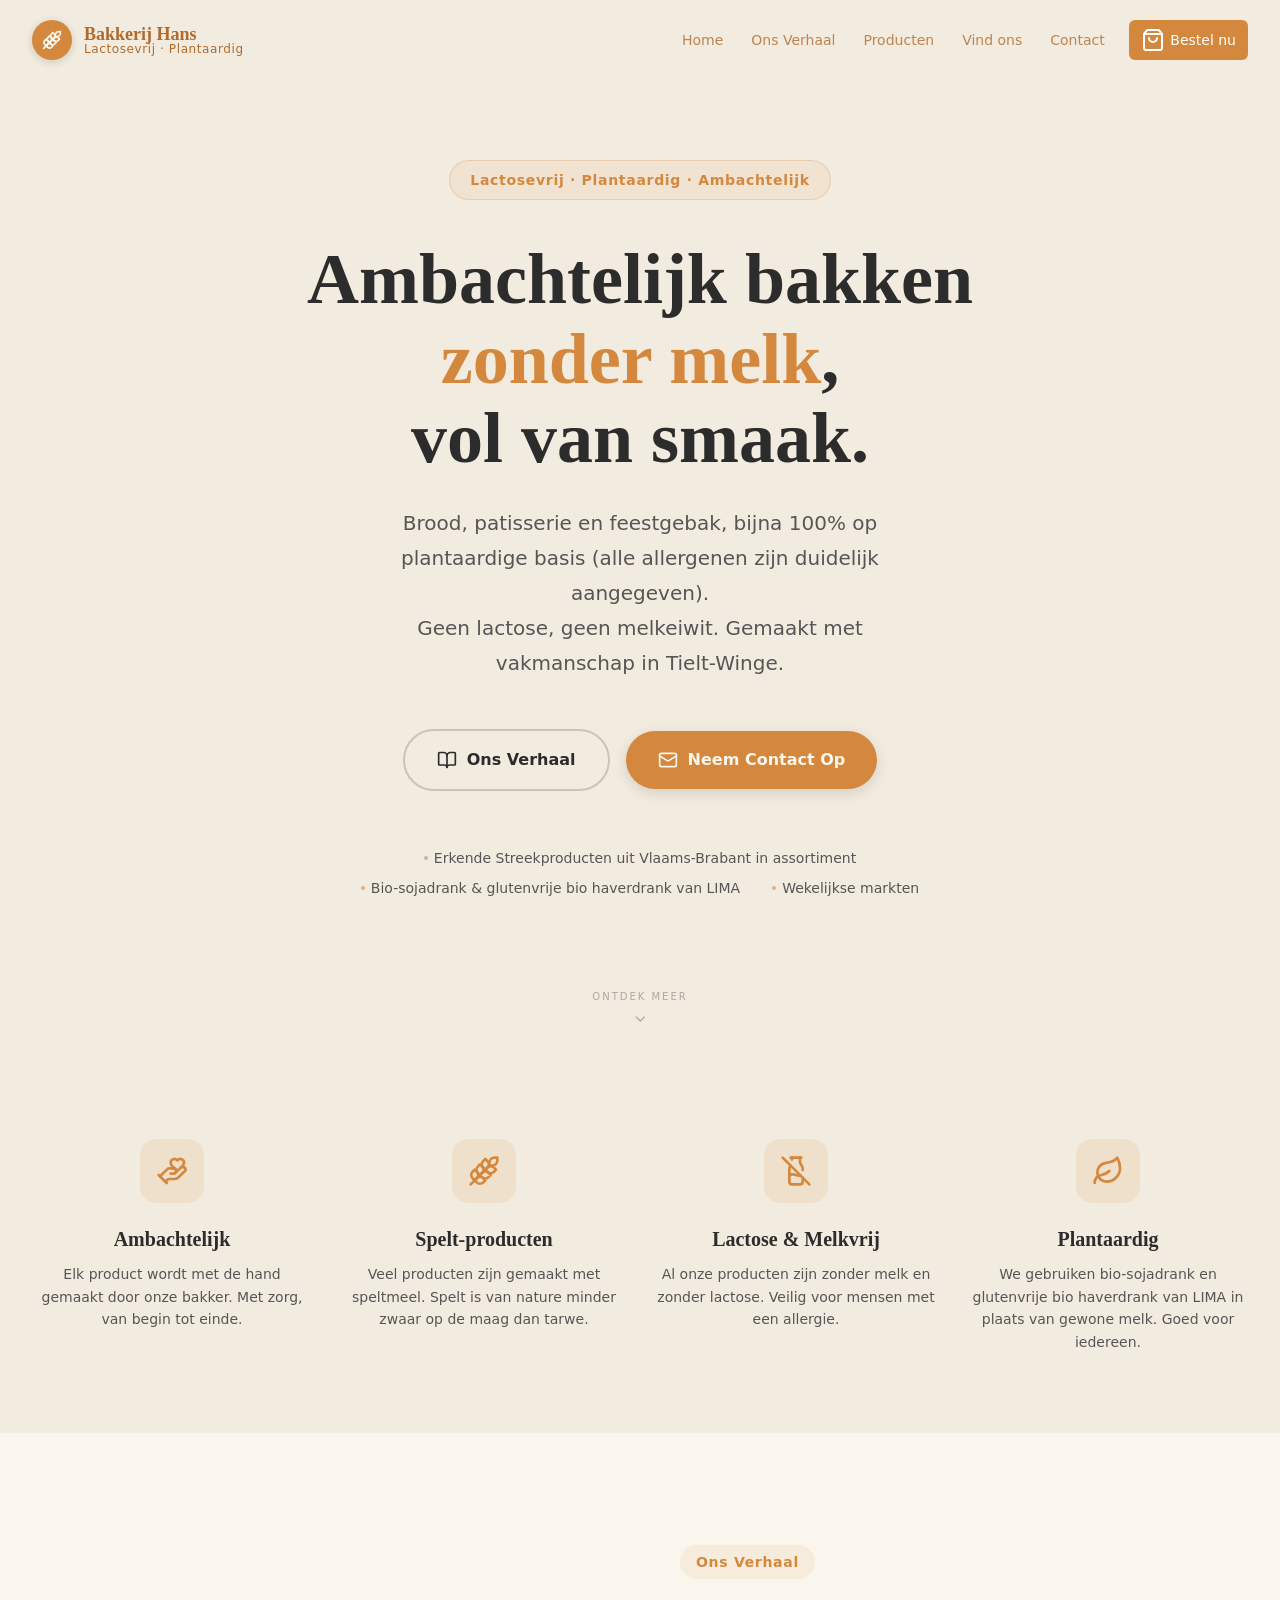
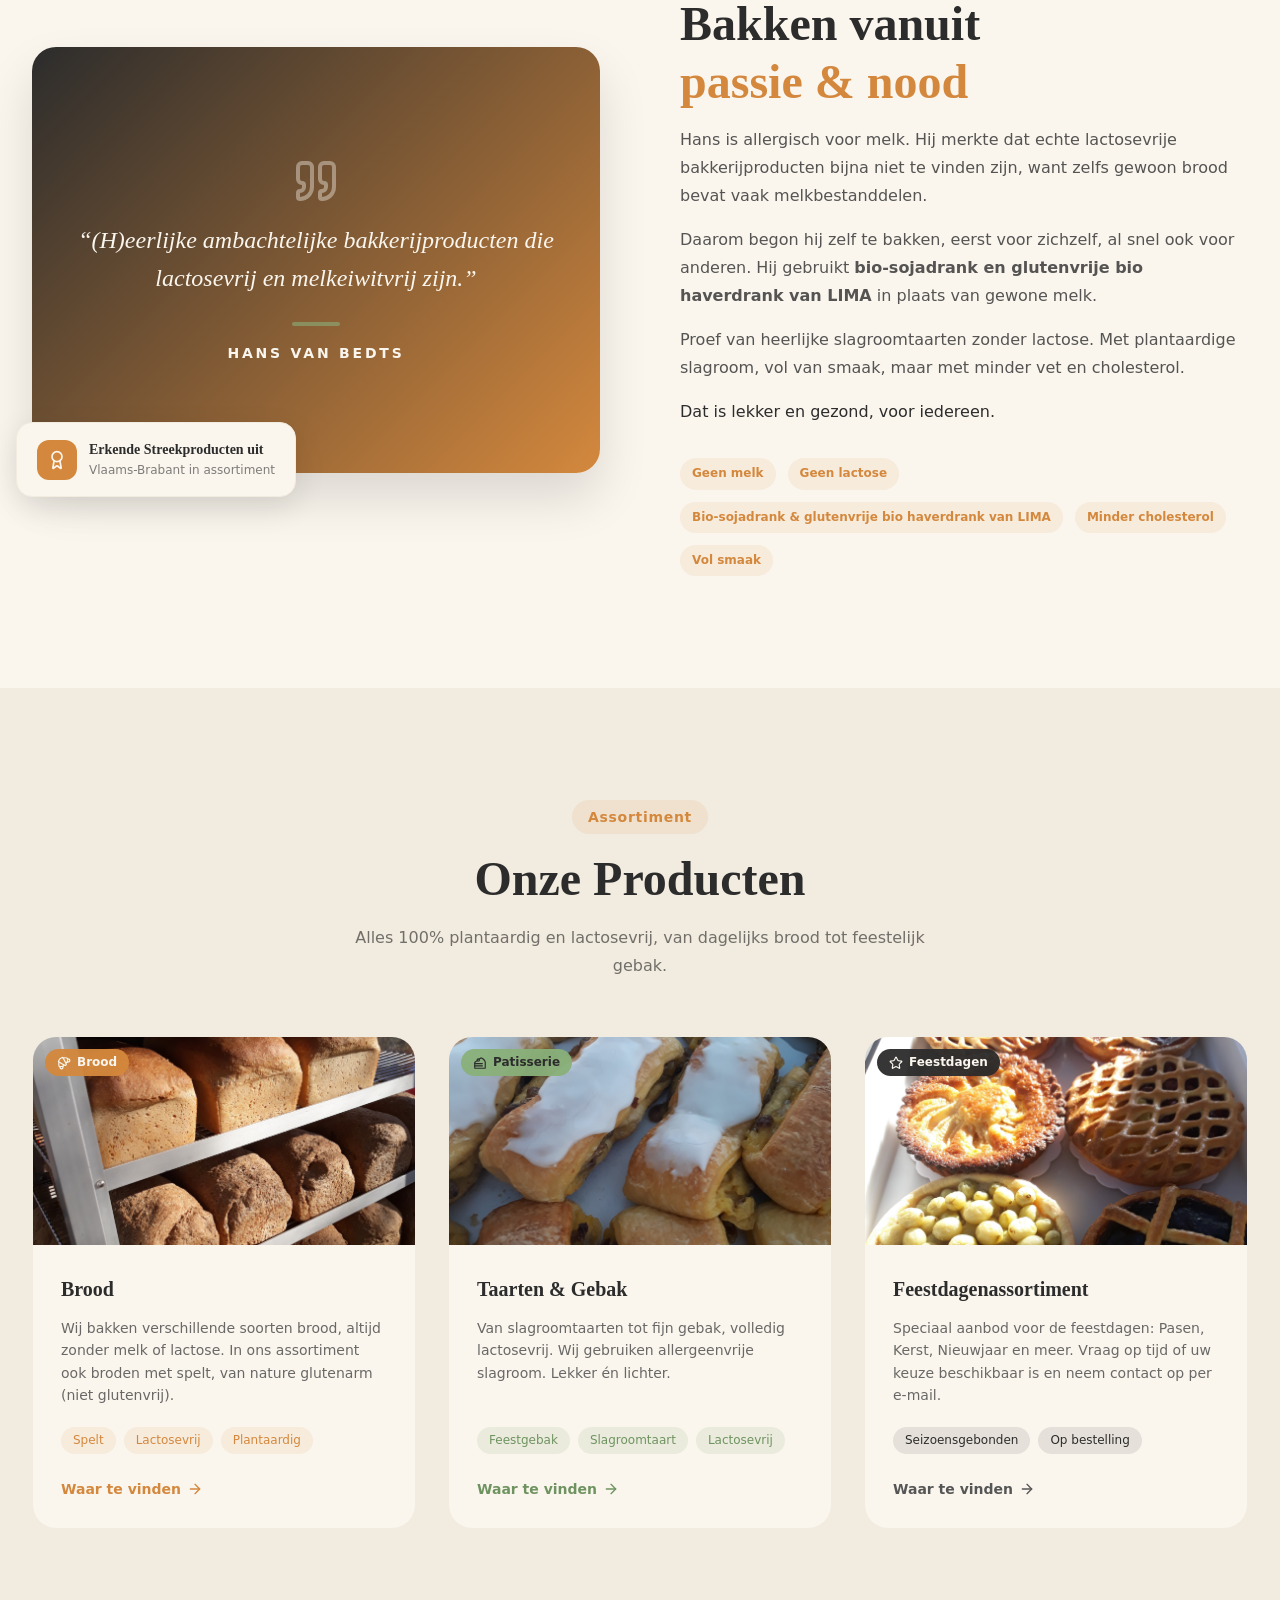
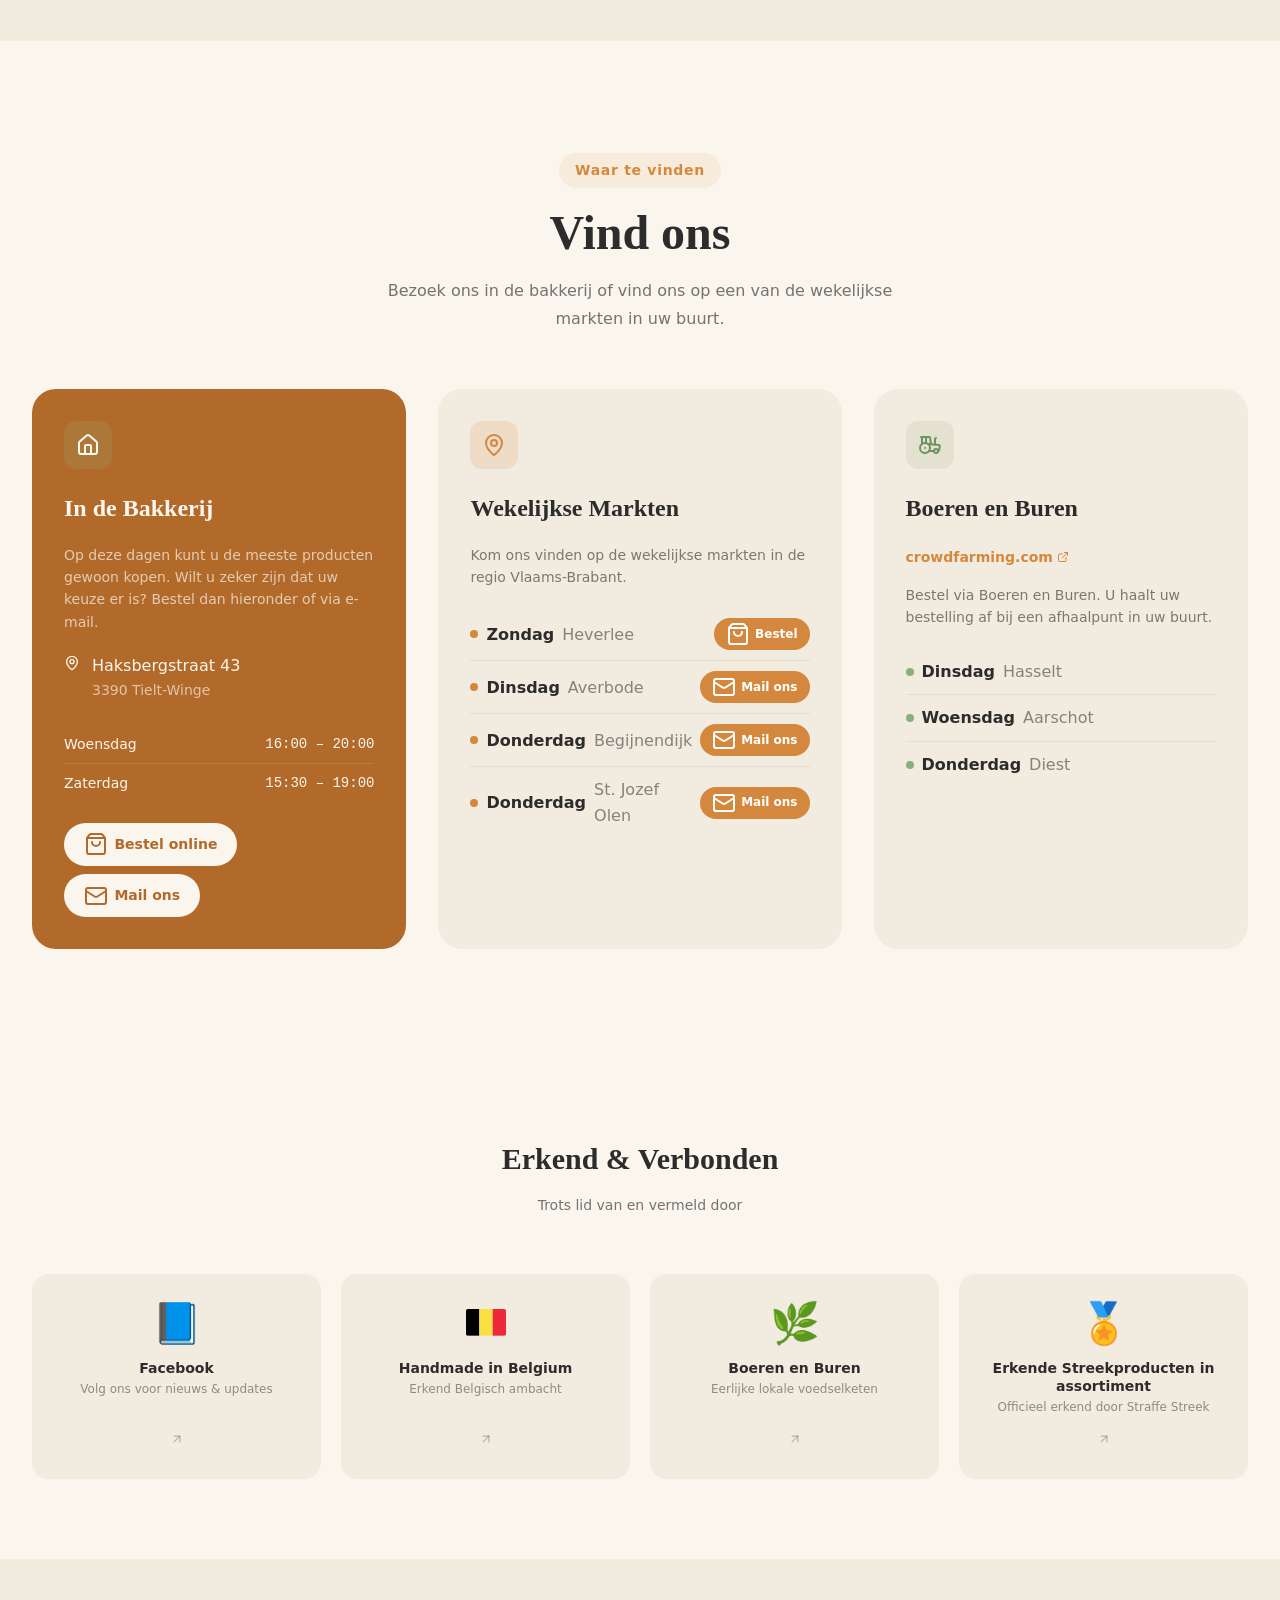
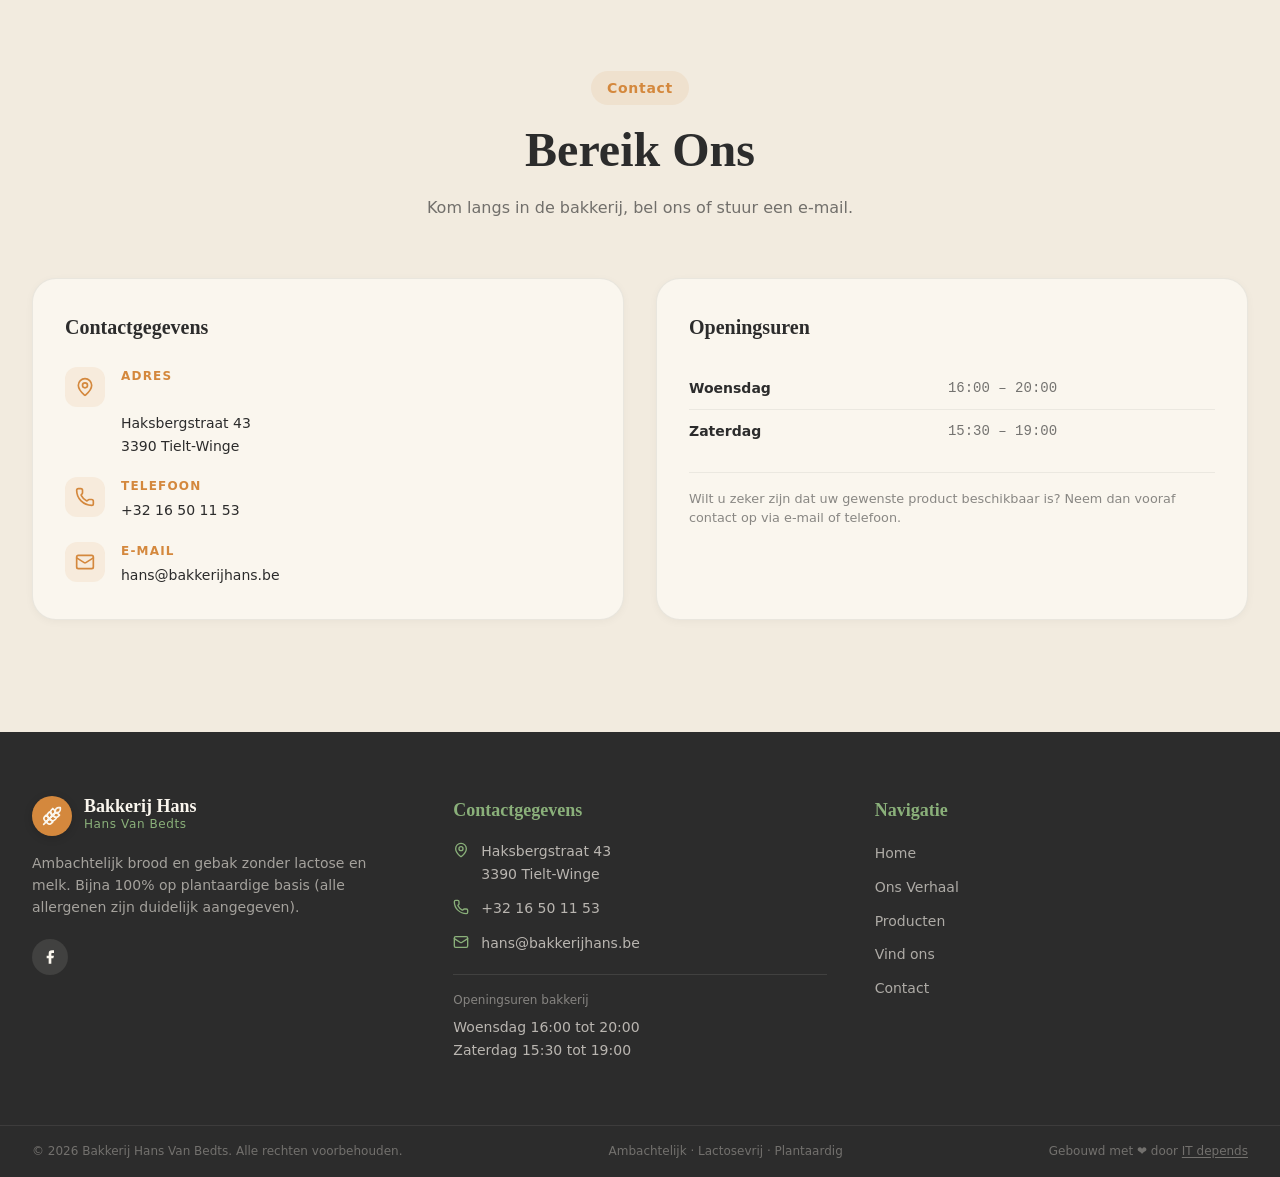
==== index.html @ 77acbce2 "chore: initial commit" ====
<!doctype html>
<html lang="nl">
    <head>
        <meta charset="UTF-8" />
        <meta name="viewport" content="width=device-width, initial-scale=1.0" />
        <title>
            Ambachtelijke Bakkerij Hans | Lactosevrij &amp; Plantaardig
        </title>
        <meta
            name="description"
            content="(H)eerlijke ambachtelijke bakkerijproducten, volledig lactosevrij en melkeiwitvrij. Brood, patisserie en feestgebak, bijna 100% op plantaardige basis in Tielt-Winge, alle allergenen duidelijk aangegeven."
        />
        <meta
            name="keywords"
            content="lactosevrij bakkerij, melkeiwitvrij, ambachtelijk, speltbrood, plantaardig gebak, Tielt-Winge, Vlaams-Brabant, bakkerij hans"
        />
        <meta
            property="og:title"
            content="Ambachtelijke Bakkerij Hans | Lactosevrij &amp; Plantaardig"
        />
        <meta
            property="og:description"
            content="(H)eerlijke ambachtelijke bakkerijproducten, volledig lactosevrij en melkeiwitvrij."
        />
        <meta property="og:url" content="https://bakkerijhans.be" />
        <meta property="og:site_name" content="Bakkerij Hans" />
        <meta property="og:locale" content="nl_BE" />
        <meta property="og:type" content="website" />
        <link rel="canonical" href="https://bakkerijhans.be" />
        <link href="assets/fonts/fonts.css" rel="stylesheet" />

        <script type="application/ld+json">
            {
                "@context": "https://schema.org",
                "@type": "Bakery",
                "name": "Bakkerij Hans",
                "slogan": "Ambachtelijke Bakkerij Hans | Lactosevrij & Plantaardig",
                "description": "(H)eerlijke ambachtelijke bakkerijproducten, volledig lactosevrij en melkeiwitvrij. Brood, patisserie en feestgebak, bijna 100% op plantaardige basis in Tielt-Winge, alle allergenen duidelijk aangegeven.",
                "url": "https://bakkerijhans.be",
                "telephone": "+3216501153",
                "email": "hans@bakkerijhans.be",
                "address": {
                    "@type": "PostalAddress",
                    "streetAddress": "Haksbergstraat 43",
                    "addressLocality": "Tielt-Winge",
                    "postalCode": "3390",
                    "addressCountry": "BE"
                },
                "geo": {
                    "@type": "GeoCoordinates",
                    "latitude": 50.8913,
                    "longitude": 4.8897
                },
                "openingHoursSpecification": [
                    {
                        "@type": "OpeningHoursSpecification",
                        "dayOfWeek": "Wednesday",
                        "opens": "16:00",
                        "closes": "20:00"
                    },
                    {
                        "@type": "OpeningHoursSpecification",
                        "dayOfWeek": "Saturday",
                        "opens": "15:30",
                        "closes": "19:00"
                    }
                ],
                "sameAs": [
                    "https://www.facebook.com/BakkerijHans/",
                    "http://www.handmadeinbelgium.com/bakkerijhans/"
                ],
                "servesCuisine": ["Plantaardig", "Lactosevrij", "Vegan"],
                "priceRange": "€€"
            }
        </script>

        <style>
            /* ============================================================
       CSS VARIABLES
    ============================================================ */
            :root {
                --primary: #d4883d;
                --primary-dark: #b26a2a;
                --primary-light: #e4b07a;
                --cream: #faf6ee;
                --cream-dark: #f2ebdf;
                --gold: #8ab07a;
                --gold-dark: #6f9360;
                --bark: #2c2c2c;
                --bark-light: #565656;
                --border: #d8cdbb;
                --danger: #dc2626;
                --font-sans: "Inter", system-ui, -apple-system, sans-serif;
                --font-serif:
                    "DM Serif Display", Georgia, "Times New Roman", serif;
            }

            /* ============================================================
       RESET & BASE
    ============================================================ */
            *,
            *::before,
            *::after {
                box-sizing: border-box;
                margin: 0;
                padding: 0;
            }
            html {
                scroll-behavior: smooth;
            }
            body {
                background: var(--cream);
                color: var(--bark);
                font-family: var(--font-sans);
                line-height: 1.6;
                -webkit-font-smoothing: antialiased;
            }
            [id] {
                scroll-margin-top: 80px;
            }
            a {
                text-decoration: none;
                color: inherit;
            }
            img {
                max-width: 100%;
                height: auto;
                display: block;
            }
            address {
                font-style: normal;
            }

            /* ============================================================
       LAYOUT HELPERS
    ============================================================ */
            .container {
                max-width: 1280px;
                margin: 0 auto;
                padding: 0 1rem;
            }
            @media (min-width: 640px) {
                .container {
                    padding: 0 1.5rem;
                }
            }
            @media (min-width: 1024px) {
                .container {
                    padding: 0 2rem;
                }
            }

            .sr-only {
                position: absolute;
                width: 1px;
                height: 1px;
                overflow: hidden;
                clip: rect(0, 0, 0, 0);
                white-space: nowrap;
            }

            /* ============================================================
       ANIMATIONS
    ============================================================ */
            @keyframes fadeInUp {
                from {
                    opacity: 0;
                    transform: translateY(24px);
                }
                to {
                    opacity: 1;
                    transform: translateY(0);
                }
            }
            @keyframes fadeIn {
                from {
                    opacity: 0;
                }
                to {
                    opacity: 1;
                }
            }
            @keyframes bounceY {
                0%,
                100% {
                    transform: translateX(-50%) translateY(0);
                }
                50% {
                    transform: translateX(-50%) translateY(-6px);
                }
            }

            /* ============================================================
       SECTION COMMON
    ============================================================ */
            .section-label {
                display: inline-block;
                background: rgba(212, 136, 61, 0.1);
                color: var(--primary);
                padding: 0.375rem 1rem;
                border-radius: 9999px;
                font-size: 0.875rem;
                font-weight: 600;
                margin-bottom: 1rem;
                letter-spacing: 0.05em;
            }
            .section-heading {
                font-family: var(--font-serif);
                font-size: 2.5rem;
                color: var(--bark);
                font-weight: 700;
                line-height: 1.2;
                margin-bottom: 1rem;
            }
            @media (min-width: 1024px) {
                .section-heading {
                    font-size: 3rem;
                }
            }
            .section-heading .accent {
                color: var(--primary);
            }
            .section-sub {
                color: rgba(44, 44, 44, 0.65);
                max-width: 36rem;
                margin: 0 auto;
                line-height: 1.75;
            }
            .section-header {
                text-align: center;
                margin-bottom: 3.5rem;
            }

            /* ============================================================
       NAVBAR
    ============================================================ */
            .navbar {
                position: fixed;
                top: 0;
                left: 0;
                right: 0;
                z-index: 50;
                transition:
                    background 0.3s,
                    box-shadow 0.3s;
            }
            .navbar.scrolled {
                background: rgba(44, 44, 44, 0.95);
                backdrop-filter: blur(12px);
                box-shadow: 0 4px 20px rgba(0, 0, 0, 0.15);
            }
            .nav-inner {
                max-width: 1280px;
                margin: 0 auto;
                padding: 0 1rem;
            }
            @media (min-width: 640px) {
                .nav-inner {
                    padding: 0 1.5rem;
                }
            }
            @media (min-width: 1024px) {
                .nav-inner {
                    padding: 0 2rem;
                }
            }
            .nav-row {
                display: flex;
                align-items: center;
                justify-content: space-between;
                height: 4rem;
            }
            @media (min-width: 1024px) {
                .nav-row {
                    height: 5rem;
                }
            }

            /* Logo */
            .nav-logo {
                display: flex;
                align-items: center;
                gap: 0.75rem;
            }
            .nav-logo-icon {
                width: 2.5rem;
                height: 2.5rem;
                background: var(--primary);
                border-radius: 50%;
                display: flex;
                align-items: center;
                justify-content: center;
                transition: background 0.2s;
                box-shadow: 0 2px 8px rgba(0, 0, 0, 0.15);
                flex-shrink: 0;
            }
            .nav-logo-icon:hover {
                background: var(--primary-light);
            }
            .nav-logo-icon svg {
                width: 1.25rem;
                height: 1.25rem;
                color: var(--cream);
            }
            .nav-logo-text {
                display: flex;
                flex-direction: column;
                line-height: 1;
            }
            .nav-logo-name {
                font-family: var(--font-serif);
                font-weight: 700;
                font-size: 1.125rem;
                color: var(--primary-dark);
                transition: color 0.3s;
            }
            .navbar.scrolled .nav-logo-name {
                color: var(--cream);
            }
            .nav-logo-tagline {
                font-size: 0.75rem;
                letter-spacing: 0.05em;
                color: var(--primary-dark);
                transition: color 0.3s;
            }
            .navbar.scrolled .nav-logo-tagline {
                color: var(--cream);
            }

            /* Desktop links */
            .nav-links {
                display: none;
                align-items: center;
                gap: 0.25rem;
            }
            @media (min-width: 1024px) {
                .nav-links {
                    display: flex;
                }
            }
            .nav-links a {
                color: rgba(178, 106, 42, 0.8);
                font-size: 0.875rem;
                font-weight: 500;
                padding: 0.5rem 0.75rem;
                border-radius: 0.375rem;
                transition:
                    color 0.2s,
                    background 0.2s;
            }
            .navbar.scrolled .nav-links a {
                color: rgba(250, 246, 238, 0.8);
            }
            .nav-links a:hover {
                color: var(--gold);
                background: rgba(250, 246, 238, 0.1);
            }

            /* Hamburger */
            .nav-burger {
                display: flex;
                align-items: center;
                justify-content: center;
                width: 2.5rem;
                height: 2.5rem;
                border: none;
                background: none;
                cursor: pointer;
                color: var(--primary);
                border-radius: 0.375rem;
                transition: color 0.3s;
            }
            .navbar.scrolled .nav-burger {
                color: var(--cream);
            }
            @media (min-width: 1024px) {
                .nav-burger {
                    display: none;
                }
            }
            .nav-bestel-btn {
                display: inline-flex;
                align-items: center;
                gap: 0.35rem;
                margin-left: 0.5rem;
                padding: 0.5rem 1.1rem;
                background: var(--primary);
                color: #fff !important;
                border-radius: 2rem;
                font-size: 0.875rem;
                font-weight: 600;
                text-decoration: none;
                transition:
                    background 0.2s,
                    transform 0.15s;
            }
            .nav-bestel-btn:hover {
                background: var(--primary-dark) !important;
                transform: translateY(-1px);
                color: #fff !important;
            }
            .m-bestel-btn {
                display: inline-flex;
                align-items: center;
                justify-content: center;
                gap: 0.4rem;
                margin-top: 0.5rem;
                padding: 0.75rem 1.5rem;
                background: var(--primary);
                color: #fff;
                border-radius: 2rem;
                font-size: 1rem;
                font-weight: 600;
                text-decoration: none;
                transition: background 0.2s;
            }
            .m-bestel-btn:hover {
                background: var(--primary-dark);
            }
            .nav-burger svg {
                width: 1.5rem;
                height: 1.5rem;
            }

            /* Mobile drawer */
            .mobile-menu {
                display: none;
                background: rgba(44, 44, 44, 0.97);
                backdrop-filter: blur(12px);
                border-top: 1px solid rgba(250, 246, 238, 0.1);
            }
            .mobile-menu.open {
                display: block;
            }
            .mobile-menu-inner {
                padding: 0.5rem 1rem 1.5rem;
                display: flex;
                flex-direction: column;
                gap: 0.25rem;
            }
            .mobile-menu a {
                display: block;
                color: rgba(250, 246, 238, 0.8);
                font-size: 1rem;
                font-weight: 500;
                padding: 0.75rem 1rem;
                border-radius: 0.5rem;
                border-bottom: 1px solid rgba(250, 246, 238, 0.05);
                transition:
                    color 0.2s,
                    background 0.2s;
            }
            .mobile-menu a:hover {
                color: var(--gold);
                background: rgba(250, 246, 238, 0.1);
            }

            /* ============================================================
       HERO
    ============================================================ */
            .hero {
                min-height: 100vh;
                display: flex;
                align-items: center;
                justify-content: center;
                background: var(--cream-dark);
                position: relative;
                overflow: hidden;
            }
            .hero-content {
                max-width: 56rem;
                margin: 0 auto;
                padding: 8rem 1rem;
                text-align: center;
                animation: fadeInUp 0.9s ease-out;
            }
            @media (min-width: 1024px) {
                .hero-content {
                    padding: 10rem 2rem;
                }
            }
            .hero-badge {
                display: inline-flex;
                align-items: center;
                gap: 0.5rem;
                border: 1px solid rgba(212, 136, 61, 0.25);
                background: rgba(212, 136, 61, 0.08);
                color: var(--primary);
                padding: 0.5rem 1.25rem;
                border-radius: 9999px;
                font-size: 0.875rem;
                font-weight: 600;
                margin-bottom: 2.5rem;
                letter-spacing: 0.05em;
            }
            .hero h1 {
                font-family: var(--font-serif);
                font-size: 3rem;
                line-height: 1.1;
                margin-bottom: 1.75rem;
                color: var(--bark);
            }
            @media (min-width: 640px) {
                .hero h1 {
                    font-size: 3.75rem;
                }
            }
            @media (min-width: 1024px) {
                .hero h1 {
                    font-size: 4.5rem;
                }
            }
            .hero h1 .accent {
                color: var(--primary);
            }
            .hero-sub {
                font-size: 1.125rem;
                max-width: 36rem;
                margin: 0 auto 3rem;
                line-height: 1.75;
                color: var(--bark-light);
            }
            @media (min-width: 640px) {
                .hero-sub {
                    font-size: 1.25rem;
                }
            }

            .hero-ctas {
                display: flex;
                flex-direction: column;
                gap: 1rem;
                justify-content: center;
                align-items: center;
            }
            @media (min-width: 640px) {
                .hero-ctas {
                    flex-direction: row;
                }
            }

            .btn-primary {
                display: inline-flex;
                align-items: center;
                gap: 0.625rem;
                padding: 1rem 2rem;
                border-radius: 9999px;
                font-size: 1rem;
                font-weight: 600;
                background: var(--primary);
                color: var(--cream);
                transition:
                    background 0.2s,
                    transform 0.15s;
                box-shadow: 0 4px 14px rgba(0, 0, 0, 0.12);
            }
            .btn-primary:hover {
                background: var(--primary-dark);
                transform: scale(1.04);
            }
            .btn-primary svg {
                width: 1.25rem;
                height: 1.25rem;
            }

            .btn-outline {
                display: inline-flex;
                align-items: center;
                gap: 0.625rem;
                padding: 1rem 2rem;
                border-radius: 9999px;
                font-size: 1rem;
                font-weight: 600;
                border: 2px solid rgba(44, 44, 44, 0.2);
                color: var(--bark);
                transition:
                    border-color 0.2s,
                    color 0.2s,
                    transform 0.15s;
            }
            .btn-outline:hover {
                border-color: var(--primary);
                color: var(--primary);
                transform: scale(1.04);
            }
            .btn-outline svg {
                width: 1.25rem;
                height: 1.25rem;
            }

            .hero-trust {
                margin-top: 3.5rem;
                display: flex;
                flex-wrap: wrap;
                justify-content: center;
                gap: 0.5rem 2rem;
                font-size: 0.875rem;
                color: var(--bark-light);
                animation: fadeIn 0.6s ease-out 0.8s both;
            }
            .hero-trust span {
                display: flex;
                align-items: center;
                gap: 0.375rem;
            }
            .trust-dot {
                width: 4px;
                height: 4px;
                border-radius: 50%;
                background: rgba(212, 136, 61, 0.6);
                flex-shrink: 0;
            }

            .scroll-cue {
                position: absolute;
                bottom: 2rem;
                left: 50%;
                transform: translateX(-50%);
                display: flex;
                flex-direction: column;
                align-items: center;
                gap: 0.375rem;
                color: rgba(44, 44, 44, 0.35);
                animation: bounceY 2s ease-in-out infinite;
            }
            .scroll-cue span {
                font-size: 0.625rem;
                text-transform: uppercase;
                letter-spacing: 0.2em;
                font-weight: 500;
            }
            .scroll-cue svg {
                width: 1rem;
                height: 1rem;
            }

            /* ============================================================
       USP BAR
    ============================================================ */
            .usp-section {
                background: var(--cream-dark);
                padding: 4rem 0;
            }
            @media (min-width: 1024px) {
                .usp-section {
                    padding: 5rem 0;
                }
            }
            .usp-grid {
                display: grid;
                grid-template-columns: 1fr;
                gap: 2.5rem;
            }
            @media (min-width: 640px) {
                .usp-grid {
                    grid-template-columns: 1fr 1fr;
                }
            }
            @media (min-width: 1024px) {
                .usp-grid {
                    grid-template-columns: repeat(4, 1fr);
                    gap: 2rem;
                }
            }
            .usp-item {
                display: flex;
                flex-direction: column;
                align-items: center;
                text-align: center;
            }
            .usp-icon {
                width: 4rem;
                height: 4rem;
                border-radius: 1rem;
                display: flex;
                align-items: center;
                justify-content: center;
                margin-bottom: 1.25rem;
                background: rgba(212, 136, 61, 0.12);
                transition: background 0.2s;
            }
            .usp-item:hover .usp-icon {
                background: rgba(138, 176, 122, 0.15);
            }
            .usp-icon svg {
                width: 2rem;
                height: 2rem;
                color: var(--primary);
            }
            .usp-item h3 {
                font-family: var(--font-serif);
                font-size: 1.25rem;
                color: var(--bark);
                font-weight: 600;
                margin-bottom: 0.5rem;
            }
            .usp-item p {
                font-size: 0.875rem;
                line-height: 1.6;
                color: var(--bark-light);
            }

            /* ============================================================
       STORY
    ============================================================ */
            .story-section {
                background: var(--cream);
                padding: 5rem 0;
            }
            @media (min-width: 1024px) {
                .story-section {
                    padding: 7rem 0;
                }
            }
            .story-grid {
                display: grid;
                grid-template-columns: 1fr;
                gap: 3rem;
                align-items: center;
            }
            @media (min-width: 1024px) {
                .story-grid {
                    grid-template-columns: 1fr 1fr;
                    gap: 5rem;
                }
            }

            .story-visual {
                position: relative;
                order: 2;
            }
            @media (min-width: 1024px) {
                .story-visual {
                    order: 1;
                }
            }

            .story-quote-card {
                border-radius: 1.5rem;
                overflow: hidden;
                box-shadow: 0 25px 50px rgba(0, 0, 0, 0.12);
                aspect-ratio: 4/3;
                background: linear-gradient(
                    135deg,
                    var(--bark),
                    var(--primary)
                );
                display: flex;
                flex-direction: column;
                align-items: center;
                justify-content: center;
                padding: 2.5rem;
                text-align: center;
                position: relative;
            }
            .story-quote-card svg {
                width: 3rem;
                height: 3rem;
                margin-bottom: 1rem;
                opacity: 0.4;
                color: var(--cream);
            }
            .story-quote-card blockquote {
                font-family: var(--font-serif);
                color: var(--cream);
                font-size: 1.25rem;
                font-style: italic;
                line-height: 1.6;
            }
            @media (min-width: 1024px) {
                .story-quote-card blockquote {
                    font-size: 1.5rem;
                }
            }
            .story-divider {
                margin: 1.5rem auto 0;
                width: 3rem;
                height: 4px;
                border-radius: 9999px;
                background: var(--gold);
                opacity: 0.6;
            }
            .story-author {
                margin-top: 1rem;
                color: var(--cream);
                font-size: 0.875rem;
                font-weight: 600;
                letter-spacing: 0.2em;
                text-transform: uppercase;
            }

            .story-badge {
                margin-top: 1rem;
                background: var(--cream);
                box-shadow: 0 10px 30px rgba(0, 0, 0, 0.1);
                border-radius: 1rem;
                padding: 1rem 1.25rem;
                display: flex;
                align-items: center;
                gap: 0.75rem;
                border: 1px solid var(--cream-dark);
            }
            @media (min-width: 1024px) {
                .story-badge {
                    position: absolute;
                    bottom: -1.5rem;
                    left: -1rem;
                    margin-top: 0;
                }
            }
            .story-badge-icon {
                width: 2.5rem;
                height: 2.5rem;
                background: var(--primary);
                border-radius: 0.75rem;
                display: flex;
                align-items: center;
                justify-content: center;
                flex-shrink: 0;
            }
            .story-badge-icon svg {
                width: 1.25rem;
                height: 1.25rem;
                color: var(--cream);
            }
            .story-badge-title {
                font-family: var(--font-serif);
                font-weight: 700;
                color: var(--bark);
                font-size: 0.875rem;
            }
            .story-badge-sub {
                font-size: 0.75rem;
                color: rgba(44, 44, 44, 0.6);
            }

            .story-text {
                order: 1;
            }
            @media (min-width: 1024px) {
                .story-text {
                    order: 2;
                }
            }
            .story-text p {
                color: rgba(44, 44, 44, 0.8);
                line-height: 1.75;
                margin-bottom: 1rem;
            }
            .story-text p.bold {
                font-weight: 500;
                color: var(--bark);
            }
            .story-tags {
                display: flex;
                flex-wrap: wrap;
                gap: 0.75rem;
                margin-top: 2rem;
            }
            .story-tag {
                background: rgba(212, 136, 61, 0.1);
                color: var(--primary);
                font-size: 0.75rem;
                font-weight: 600;
                padding: 0.375rem 0.75rem;
                border-radius: 9999px;
            }

            /* ============================================================
       PRODUCTS
    ============================================================ */
            .products-section {
                background: var(--cream-dark);
                padding: 5rem 0;
            }
            @media (min-width: 1024px) {
                .products-section {
                    padding: 7rem 0;
                }
            }
            .products-grid {
                display: grid;
                grid-template-columns: 1fr;
                gap: 2rem;
            }
            @media (min-width: 768px) {
                .products-grid {
                    grid-template-columns: repeat(3, 1fr);
                }
            }

            .product-card {
                background: var(--cream);
                border-radius: 1.5rem;
                overflow: hidden;
                border: 1px solid var(--cream-dark);
                display: flex;
                flex-direction: column;
                transition:
                    box-shadow 0.3s,
                    transform 0.3s;
            }
            .product-card:hover {
                box-shadow: 0 20px 40px rgba(0, 0, 0, 0.08);
                transform: translateY(-4px);
            }
            .product-img {
                position: relative;
                height: 13rem;
                overflow: hidden;
            }
            .product-img img {
                width: 100%;
                height: 100%;
                object-fit: cover;
                transition: transform 0.5s;
            }
            .product-card:hover .product-img img {
                transform: scale(1.05);
            }

            .product-badge {
                position: absolute;
                top: 0.75rem;
                left: 0.75rem;
                display: inline-flex;
                align-items: center;
                gap: 0.375rem;
                padding: 0.25rem 0.75rem;
                border-radius: 9999px;
                font-size: 0.75rem;
                font-weight: 600;
            }
            .product-badge svg {
                width: 0.875rem;
                height: 0.875rem;
            }
            .badge-0 {
                background: rgba(212, 136, 61, 0.95);
                color: var(--cream);
            }
            .badge-1 {
                background: rgba(138, 176, 122, 0.95);
                color: var(--bark);
            }
            .badge-2 {
                background: rgba(44, 44, 44, 0.95);
                color: var(--cream);
            }

            .product-body {
                padding: 1.75rem;
                display: flex;
                flex-direction: column;
                flex: 1;
            }
            .product-body h3 {
                font-family: var(--font-serif);
                font-size: 1.25rem;
                font-weight: 700;
                color: var(--bark);
                margin-bottom: 0.75rem;
            }
            .product-body p {
                font-size: 0.875rem;
                line-height: 1.6;
                color: rgba(44, 44, 44, 0.7);
                flex: 1;
            }

            .product-tags {
                display: flex;
                flex-wrap: wrap;
                gap: 0.5rem;
                margin-top: 1.25rem;
            }
            .product-tag {
                font-size: 0.75rem;
                font-weight: 500;
                padding: 0.25rem 0.75rem;
                border-radius: 9999px;
            }
            .ptag-0 {
                background: rgba(212, 136, 61, 0.1);
                color: var(--primary);
            }
            .ptag-1 {
                background: rgba(138, 176, 122, 0.15);
                color: var(--gold-dark);
            }
            .ptag-2 {
                background: rgba(44, 44, 44, 0.1);
                color: var(--bark);
            }

            .product-link {
                display: inline-flex;
                align-items: center;
                gap: 0.375rem;
                margin-top: 1.5rem;
                font-size: 0.875rem;
                font-weight: 600;
            }
            .product-link svg {
                width: 1rem;
                height: 1rem;
                transition: transform 0.2s;
            }
            .product-card:hover .product-link svg {
                transform: translateX(4px);
            }
            .plink-0 {
                color: var(--primary);
            }
            .plink-0:hover {
                color: var(--primary-dark);
            }
            .plink-1 {
                color: var(--gold-dark);
            }
            .plink-1:hover {
                color: var(--gold);
            }
            .plink-2 {
                color: var(--bark-light);
            }
            .plink-2:hover {
                color: var(--bark);
            }

            /* ============================================================
       WHERE TO FIND
    ============================================================ */
            .where-section {
                background: var(--cream);
                padding: 5rem 0;
            }
            @media (min-width: 1024px) {
                .where-section {
                    padding: 7rem 0;
                }
            }
            .where-grid {
                display: grid;
                grid-template-columns: 1fr;
                gap: 2rem;
            }
            @media (min-width: 1024px) {
                .where-grid {
                    grid-template-columns: repeat(3, 1fr);
                }
            }

            .where-card {
                background: var(--cream-dark);
                border-radius: 1.5rem;
                padding: 2rem;
            }
            .where-card-dark {
                background: var(--primary-dark);
                color: var(--cream);
            }

            .where-icon {
                width: 3rem;
                height: 3rem;
                border-radius: 0.75rem;
                display: flex;
                align-items: center;
                justify-content: center;
                margin-bottom: 1.25rem;
            }
            .where-icon svg {
                width: 1.5rem;
                height: 1.5rem;
            }
            .wi-light {
                background: rgba(138, 176, 122, 0.2);
            }
            .wi-light svg {
                color: var(--cream);
            }
            .wi-orange {
                background: rgba(212, 136, 61, 0.15);
            }
            .wi-orange svg {
                color: var(--primary);
            }
            .wi-green {
                background: rgba(138, 176, 122, 0.15);
            }
            .wi-green svg {
                color: var(--gold-dark);
            }

            .where-card h3 {
                font-family: var(--font-serif);
                font-size: 1.5rem;
                font-weight: 700;
                margin-bottom: 1rem;
            }
            .where-card-dark h3 {
                color: var(--cream);
            }
            .where-card-light h3 {
                color: var(--bark);
            }
            .where-card p {
                font-size: 0.875rem;
                line-height: 1.6;
                margin-bottom: 1.25rem;
            }
            .where-order-btn {
                display: inline-flex;
                align-items: center;
                gap: 0.4rem;
                margin-top: 1.25rem;
                padding: 0.6rem 1.25rem;
                border-radius: 2rem;
                font-size: 0.875rem;
                font-weight: 600;
                text-decoration: none;
                transition:
                    opacity 0.2s,
                    transform 0.15s;
            }
            .where-order-btn:hover {
                opacity: 0.85;
                transform: translateY(-1px);
            }
            .where-order-btn-light {
                background: var(--cream);
                color: var(--primary-dark);
            }
            .where-order-btn-dark {
                background: var(--primary);
                color: #fff;
            }
            .market-order-btn {
                display: inline-flex;
                align-items: center;
                gap: 0.3rem;
                padding: 0.25rem 0.75rem;
                border-radius: 1rem;
                font-size: 0.75rem;
                font-weight: 600;
                text-decoration: none;
                background: var(--primary);
                color: #fff;
                transition: opacity 0.2s;
                white-space: nowrap;
            }
            .market-order-btn:hover {
                opacity: 0.8;
            }
            .where-card-dark p {
                color: rgba(250, 246, 238, 0.7);
            }
            .where-card-light p {
                color: rgba(44, 44, 44, 0.6);
            }

            .addr-row {
                display: flex;
                align-items: flex-start;
                gap: 0.75rem;
            }
            .addr-row svg {
                width: 1rem;
                height: 1rem;
                flex-shrink: 0;
                margin-top: 2px;
                color: var(--cream);
            }
            .addr-main {
                font-weight: 500;
            }
            .addr-sub {
                font-size: 0.875rem;
                color: rgba(250, 246, 238, 0.65);
            }

            .hours-list {
                margin-top: 1.5rem;
            }
            .hours-row {
                display: flex;
                justify-content: space-between;
                align-items: center;
                padding: 0.5rem 0;
                border-bottom: 1px solid rgba(250, 246, 238, 0.12);
                font-size: 0.875rem;
            }
            .hours-row:last-child {
                border-bottom: 0;
            }
            .hours-day {
                font-weight: 500;
            }
            .hours-time {
                font-family: monospace;
            }

            .market-list {
                list-style: none;
            }
            .market-item {
                display: grid;
                grid-template-columns: 0.5rem auto 1fr auto;
                align-items: center;
                column-gap: 0.5rem;
                padding: 0.625rem 0;
                border-bottom: 1px solid rgba(44, 44, 44, 0.07);
            }
            .market-item:last-child {
                border-bottom: 0;
            }
            .mdot {
                width: 0.5rem;
                height: 0.5rem;
                border-radius: 50%;
            }
            .mdot-primary {
                background: var(--primary);
            }
            .mdot-gold {
                background: var(--gold);
            }
            .mday {
                font-weight: 600;
                color: var(--bark);
                white-space: nowrap;
            }
            .mloc {
                color: rgba(44, 44, 44, 0.55);
            }

            .bb-link {
                display: inline-flex;
                align-items: center;
                gap: 0.25rem;
                color: var(--primary);
                font-size: 0.875rem;
                font-weight: 600;
                margin-bottom: 1rem;
            }
            .bb-link:hover {
                text-decoration: underline;
            }
            .bb-link svg {
                width: 0.75rem;
                height: 0.75rem;
            }

            /* ============================================================
       PARTNERS
    ============================================================ */
            .partners-section {
                background: var(--cream);
                padding: 4rem 0;
            }
            @media (min-width: 1024px) {
                .partners-section {
                    padding: 5rem 0;
                }
            }
            .partners-grid {
                display: grid;
                grid-template-columns: repeat(2, 1fr);
                gap: 1.25rem;
            }
            @media (min-width: 1024px) {
                .partners-grid {
                    grid-template-columns: repeat(4, 1fr);
                }
            }

            .partner-card {
                display: flex;
                flex-direction: column;
                align-items: center;
                text-align: center;
                padding: 1.5rem;
                border-radius: 1rem;
                background: var(--cream-dark);
                border: 1px solid var(--cream-dark);
                transition:
                    background 0.3s,
                    border-color 0.3s,
                    box-shadow 0.3s,
                    transform 0.3s;
            }
            .partner-card:hover {
                background: rgba(212, 136, 61, 0.08);
                border-color: rgba(212, 136, 61, 0.2);
                box-shadow: 0 8px 20px rgba(0, 0, 0, 0.06);
                transform: translateY(-2px);
            }
            .partner-icon {
                font-size: 2.5rem;
                margin-bottom: 0.75rem;
                display: flex;
                align-items: center;
                justify-content: center;
                height: 3rem;
            }
            .partner-name {
                font-weight: 600;
                color: var(--bark);
                font-size: 0.875rem;
                line-height: 1.3;
                margin-bottom: 0.25rem;
                transition: color 0.2s;
            }
            .partner-card:hover .partner-name {
                color: var(--primary);
            }
            .partner-desc {
                color: rgba(44, 44, 44, 0.5);
                font-size: 0.75rem;
                line-height: 1.4;
                margin-bottom: 0.75rem;
                flex: 1;
            }
            .partner-arrow svg {
                width: 0.875rem;
                height: 0.875rem;
                color: rgba(44, 44, 44, 0.3);
                transition: color 0.2s;
            }
            .partner-card:hover .partner-arrow svg {
                color: var(--primary);
            }
            .belgian-flag {
                width: 2.5rem;
                height: auto;
                border-radius: 0.125rem;
            }

            /* ============================================================
       CONTACT
    ============================================================ */
            .contact-section {
                background: var(--cream-dark);
                padding: 5rem 0;
            }
            @media (min-width: 1024px) {
                .contact-section {
                    padding: 7rem 0;
                }
            }
            .contact-grid {
                display: grid;
                grid-template-columns: 1fr;
                gap: 1.5rem;
                align-items: start;
            }
            @media (min-width: 768px) {
                .contact-grid {
                    grid-template-columns: 1fr 1fr;
                    gap: 2rem;
                }
            }

            .cd-card {
                background: var(--cream);
                border-radius: 1.5rem;
                padding: 2rem;
                border: 1px solid rgba(44, 44, 44, 0.08);
                box-shadow: 0 2px 8px rgba(0, 0, 0, 0.04);
                height: 100%;
            }
            .cd-card h3 {
                font-family: var(--font-serif);
                font-size: 1.25rem;
                font-weight: 700;
                color: var(--bark);
                margin-bottom: 1.5rem;
            }
            .cd-list {
                display: flex;
                flex-direction: column;
                gap: 1.25rem;
            }
            .cd-item {
                display: flex;
                align-items: flex-start;
                gap: 1rem;
                text-decoration: none;
                transition: opacity 0.2s;
            }
            .cd-item:hover {
                opacity: 0.75;
            }
            .cd-icon {
                width: 2.5rem;
                height: 2.5rem;
                background: rgba(212, 136, 61, 0.1);
                border-radius: 0.75rem;
                display: flex;
                align-items: center;
                justify-content: center;
                flex-shrink: 0;
            }
            .cd-icon svg {
                width: 1.25rem;
                height: 1.25rem;
                color: var(--primary);
            }
            .cd-label {
                font-size: 0.75rem;
                font-weight: 600;
                color: var(--primary);
                text-transform: uppercase;
                letter-spacing: 0.1em;
                margin-bottom: 0.2rem;
            }
            .cd-value {
                font-size: 0.875rem;
                font-weight: 500;
                color: var(--bark);
                white-space: pre-line;
            }

            .cd-hours-table {
                width: 100%;
                border-collapse: collapse;
                margin-bottom: 1.25rem;
            }
            .cd-hours-table tr {
                border-bottom: 1px solid rgba(44, 44, 44, 0.07);
            }
            .cd-hours-table tr:last-child {
                border-bottom: 0;
            }
            .cd-hours-table td {
                padding: 0.6rem 0;
                font-size: 0.875rem;
                color: var(--bark);
            }
            .cd-hours-table td:first-child {
                font-weight: 600;
                padding-right: 1.5rem;
            }
            .cd-hours-table td:last-child {
                color: rgba(44, 44, 44, 0.65);
                font-family: monospace;
            }
            .cd-hours-note {
                font-size: 0.8rem;
                color: rgba(44, 44, 44, 0.55);
                line-height: 1.55;
                border-top: 1px solid rgba(44, 44, 44, 0.07);
                padding-top: 1rem;
            }

            /* ============================================================
       FOOTER
    ============================================================ */
            footer {
                background: var(--bark);
                color: var(--cream);
            }
            .footer-main {
                padding-top: 3.5rem;
                padding-bottom: 4rem;
            }
            @media (min-width: 1024px) {
                .footer-main {
                    padding-top: 4rem;
                    padding-bottom: 4rem;
                }
            }
            .footer-grid {
                display: grid;
                grid-template-columns: 1fr;
                gap: 2.5rem;
            }
            @media (min-width: 640px) {
                .footer-grid {
                    grid-template-columns: 1fr 1fr;
                }
            }
            @media (min-width: 1024px) {
                .footer-grid {
                    grid-template-columns: repeat(3, 1fr);
                    gap: 3rem;
                }
            }

            .footer-logo-row {
                display: flex;
                align-items: center;
                gap: 0.75rem;
                margin-bottom: 1rem;
            }
            .footer-logo-icon {
                width: 2.5rem;
                height: 2.5rem;
                background: var(--primary);
                border-radius: 50%;
                display: flex;
                align-items: center;
                justify-content: center;
                box-shadow: 0 2px 8px rgba(0, 0, 0, 0.15);
                flex-shrink: 0;
            }
            .footer-logo-icon svg {
                width: 1.25rem;
                height: 1.25rem;
                color: var(--cream);
            }
            .footer-logo-name {
                font-family: var(--font-serif);
                font-weight: 700;
                font-size: 1.125rem;
                line-height: 1;
            }
            .footer-logo-founder {
                color: var(--gold);
                font-size: 0.75rem;
                letter-spacing: 0.05em;
            }
            .footer-tagline {
                font-size: 0.875rem;
                line-height: 1.6;
                margin-bottom: 1.25rem;
                color: rgba(245, 240, 232, 0.6);
            }

            .footer-social a {
                display: inline-flex;
                align-items: center;
                justify-content: center;
                width: 2.25rem;
                height: 2.25rem;
                border-radius: 50%;
                background: rgba(245, 240, 232, 0.1);
                transition: background 0.2s;
            }
            .footer-social a:hover {
                background: var(--primary);
            }
            .footer-social svg {
                width: 1rem;
                height: 1rem;
                color: var(--cream);
            }

            .footer-contact h3,
            .footer-nav-col h3 {
                font-family: var(--font-serif);
                font-weight: 600;
                font-size: 1.125rem;
                margin-bottom: 1rem;
                color: var(--gold);
            }
            .fc-item {
                display: flex;
                align-items: flex-start;
                gap: 0.75rem;
                margin-bottom: 0.75rem;
                font-size: 0.875rem;
                color: rgba(245, 240, 232, 0.7);
                transition: color 0.2s;
            }
            .fc-item:hover {
                color: var(--cream);
            }
            .fc-item svg {
                width: 1rem;
                height: 1rem;
                color: var(--gold);
                flex-shrink: 0;
                margin-top: 2px;
            }

            .footer-hours-div {
                margin-top: 1.25rem;
                padding-top: 1rem;
                border-top: 1px solid rgba(245, 240, 232, 0.1);
            }
            .footer-hours-lbl {
                font-size: 0.75rem;
                margin-bottom: 0.375rem;
                color: rgba(245, 240, 232, 0.45);
            }
            .footer-hours p {
                font-size: 0.875rem;
                color: rgba(245, 240, 232, 0.7);
            }

            .footer-nav-list {
                list-style: none;
            }
            .footer-nav-list li {
                margin-bottom: 0.5rem;
            }
            .footer-nav-list a {
                font-size: 0.875rem;
                color: rgba(245, 240, 232, 0.65);
                transition: color 0.2s;
            }
            .footer-nav-list a:hover {
                color: var(--gold);
            }

            .footer-bottom {
                border-top: 1px solid rgba(245, 240, 232, 0.08);
            }
            .footer-bottom-inner {
                padding-top: 1rem;
                padding-bottom: 1rem;
                display: flex;
                flex-direction: column;
                justify-content: space-between;
                align-items: center;
                gap: 0.5rem;
                font-size: 0.75rem;
                color: rgba(245, 240, 232, 0.35);
            }
            @media (min-width: 640px) {
                .footer-bottom-inner {
                    flex-direction: row;
                }
            }
        </style>
    </head>
    <body>
        <!-- ============================================================
       NAVBAR
  ============================================================ -->
        <header class="navbar" id="navbar">
            <nav class="nav-inner" aria-label="Hoofdnavigatie">
                <div class="nav-row">
                    <a
                        href="#home"
                        class="nav-logo"
                        aria-label="Bakkerij Hans — terug naar boven"
                    >
                        <div class="nav-logo-icon">
                            <i data-lucide="wheat"></i>
                        </div>
                        <div class="nav-logo-text">
                            <span class="nav-logo-name">Bakkerij Hans</span>
                            <span class="nav-logo-tagline"
                                >Lactosevrij · Plantaardig</span
                            >
                        </div>
                    </a>

                    <div class="nav-links">
                        <a href="#home">Home</a>
                        <a href="#verhaal">Ons Verhaal</a>
                        <a href="#producten">Producten</a>
                        <a href="#markten">Vind ons</a>
                        <a href="#contact">Contact</a>
                        <a href="#markten" class="nav-bestel-btn"
                            ><i data-lucide="shopping-bag"></i> Bestel nu</a
                        >
                    </div>

                    <button
                        class="nav-burger"
                        id="hamburger"
                        aria-label="Menu openen"
                        aria-expanded="false"
                    >
                        <i data-lucide="menu" id="burger-icon"></i>
                    </button>
                </div>
            </nav>

            <div
                class="mobile-menu"
                id="mobile-menu"
                role="dialog"
                aria-label="Mobiel menu"
            >
                <div class="mobile-menu-inner">
                    <a href="#home" class="m-link">Home</a>
                    <a href="#verhaal" class="m-link">Ons Verhaal</a>
                    <a href="#producten" class="m-link">Producten</a>
                    <a href="#markten" class="m-link">Vind ons</a>
                    <a href="#contact" class="m-link">Contact</a>
                    <a href="#markten" class="m-link m-bestel-btn"
                        ><i data-lucide="shopping-bag"></i> Bestel nu</a
                    >
                </div>
            </div>
        </header>

        <!-- ============================================================
       HERO
  ============================================================ -->
        <section id="home" class="hero">
            <div class="hero-content">
                <span class="hero-badge"
                    >Lactosevrij · Plantaardig · Ambachtelijk</span
                >
                <h1>
                    Ambachtelijk bakken<br />
                    <span class="accent">zonder melk</span>,<br />
                    vol van smaak.
                </h1>
                <p class="hero-sub">
                    Brood, patisserie en feestgebak, bijna 100% op plantaardige
                    basis (alle allergenen zijn duidelijk aangegeven).<br />
                    Geen lactose, geen melkeiwit. Gemaakt met vakmanschap in
                    Tielt-Winge.
                </p>
                <div class="hero-ctas">
                    <a href="#verhaal" class="btn-outline">
                        <i data-lucide="book-open"></i>
                        Ons Verhaal
                    </a>
                    <a href="#contact" class="btn-primary">
                        <i data-lucide="mail"></i>
                        Neem Contact Op
                    </a>
                </div>
                <div class="hero-trust">
                    <span
                        ><span class="trust-dot"></span>Erkende Streekproducten
                        uit Vlaams-Brabant in assortiment</span
                    >
                    <span
                        ><span class="trust-dot"></span>Bio-sojadrank &amp;
                        glutenvrije bio haverdrank van LIMA</span
                    >
                    <span
                        ><span class="trust-dot"></span>Wekelijkse markten</span
                    >
                </div>
            </div>
            <div class="scroll-cue" aria-hidden="true">
                <span>Ontdek meer</span>
                <i data-lucide="chevron-down"></i>
            </div>
        </section>

        <!-- ============================================================
       USP BAR
  ============================================================ -->
        <section
            id="voordelen"
            class="usp-section"
            aria-labelledby="usp-heading"
        >
            <div class="container">
                <h2 id="usp-heading" class="sr-only">Onze kernwaarden</h2>
                <div class="usp-grid">
                    <div class="usp-item">
                        <div class="usp-icon">
                            <i data-lucide="hand-heart"></i>
                        </div>
                        <h3>Ambachtelijk</h3>
                        <p>
                            Elk product wordt met de hand gemaakt door onze
                            bakker. Met zorg, van begin tot einde.
                        </p>
                    </div>
                    <div class="usp-item">
                        <div class="usp-icon"><i data-lucide="wheat"></i></div>
                        <h3>Spelt-producten</h3>
                        <p>
                            Veel producten zijn gemaakt met speltmeel. Spelt is
                            van nature minder zwaar op de maag dan tarwe.
                        </p>
                    </div>
                    <div class="usp-item">
                        <div class="usp-icon">
                            <i data-lucide="milk-off"></i>
                        </div>
                        <h3>Lactose &amp; Melkvrij</h3>
                        <p>
                            Al onze producten zijn zonder melk en zonder
                            lactose. Veilig voor mensen met een allergie.
                        </p>
                    </div>
                    <div class="usp-item">
                        <div class="usp-icon"><i data-lucide="leaf"></i></div>
                        <h3>Plantaardig</h3>
                        <p>
                            We gebruiken bio-sojadrank en glutenvrije bio
                            haverdrank van LIMA in plaats van gewone melk. Goed
                            voor iedereen.
                        </p>
                    </div>
                </div>
            </div>
        </section>

        <!-- ============================================================
       STORY
  ============================================================ -->
        <section
            id="verhaal"
            class="story-section"
            aria-labelledby="story-heading"
        >
            <div class="container">
                <div class="story-grid">
                    <!-- Visual -->
                    <div class="story-visual">
                        <div class="story-quote-card">
                            <i data-lucide="quote"></i>
                            <blockquote>
                                &ldquo;(H)eerlijke ambachtelijke
                                bakkerijproducten die lactosevrij en
                                melkeiwitvrij zijn.&rdquo;
                            </blockquote>
                            <div class="story-divider"></div>
                            <p class="story-author">Hans Van Bedts</p>
                        </div>
                        <div class="story-badge">
                            <div class="story-badge-icon">
                                <i data-lucide="award"></i>
                            </div>
                            <div>
                                <div class="story-badge-title">
                                    Erkende Streekproducten uit
                                </div>
                                <div class="story-badge-sub">
                                    Vlaams-Brabant in assortiment
                                </div>
                            </div>
                        </div>
                    </div>

                    <!-- Text -->
                    <div class="story-text">
                        <span class="section-label">Ons Verhaal</span>
                        <h2 id="story-heading" class="section-heading">
                            Bakken vanuit<br />
                            <span class="accent">passie &amp; nood</span>
                        </h2>
                        <p>
                            Hans is allergisch voor melk. Hij merkte dat echte
                            lactosevrije bakkerijproducten bijna niet te vinden
                            zijn, want zelfs gewoon brood bevat vaak
                            melkbestanddelen.
                        </p>
                        <p>
                            Daarom begon hij zelf te bakken, eerst voor
                            zichzelf, al snel ook voor anderen. Hij gebruikt
                            <strong
                                >bio-sojadrank en glutenvrije bio haverdrank van
                                LIMA</strong
                            >
                            in plaats van gewone melk.
                        </p>
                        <p>
                            Proef van heerlijke slagroomtaarten zonder lactose.
                            Met plantaardige slagroom, vol van smaak, maar met
                            minder vet en cholesterol.
                        </p>
                        <p class="bold">
                            Dat is lekker en gezond, voor iedereen.
                        </p>
                        <div class="story-tags">
                            <span class="story-tag">Geen melk</span>
                            <span class="story-tag">Geen lactose</span>
                            <span class="story-tag"
                                >Bio-sojadrank & glutenvrije bio haverdrank van
                                LIMA</span
                            >
                            <span class="story-tag">Minder cholesterol</span>
                            <span class="story-tag">Vol smaak</span>
                        </div>
                    </div>
                </div>
            </div>
        </section>

        <!-- ============================================================
       PRODUCTS
  ============================================================ -->
        <section
            id="producten"
            class="products-section"
            aria-labelledby="products-heading"
        >
            <div class="container">
                <div class="section-header">
                    <span class="section-label">Assortiment</span>
                    <h2 id="products-heading" class="section-heading">
                        Onze Producten
                    </h2>
                    <p class="section-sub">
                        Alles 100% plantaardig en lactosevrij, van dagelijks
                        brood tot feestelijk gebak.
                    </p>
                </div>
                <div class="products-grid">
                    <article class="product-card">
                        <div class="product-img">
                            <img
                                src="assets/img/20180210_150533.jpg"
                                alt="Vers ambachtelijk speltbrood van Bakkerij Hans"
                                loading="lazy"
                            />
                            <span class="product-badge badge-0"
                                ><i data-lucide="croissant"></i> Brood</span
                            >
                        </div>
                        <div class="product-body">
                            <h3>Brood</h3>
                            <p>
                                Wij bakken verschillende soorten brood, altijd
                                zonder melk of lactose. In ons assortiment ook
                                broden met spelt, van nature glutenarm (niet
                                glutenvrij).
                            </p>
                            <div class="product-tags">
                                <span class="product-tag ptag-0">Spelt</span>
                                <span class="product-tag ptag-0"
                                    >Lactosevrij</span
                                >
                                <span class="product-tag ptag-0"
                                    >Plantaardig</span
                                >
                            </div>
                            <a href="#markten" class="product-link plink-0"
                                >Waar te vinden <i data-lucide="arrow-right"></i
                            ></a>
                        </div>
                    </article>

                    <article class="product-card">
                        <div class="product-img">
                            <img
                                src="assets/img/20180210_150619.jpg"
                                alt="Lactosevrije patisserie en taarten van Bakkerij Hans"
                                loading="lazy"
                            />
                            <span class="product-badge badge-1"
                                ><i data-lucide="cake-slice"></i>
                                Patisserie</span
                            >
                        </div>
                        <div class="product-body">
                            <h3>Taarten &amp; Gebak</h3>
                            <p>
                                Van slagroomtaarten tot fijn gebak, volledig
                                lactosevrij. Wij gebruiken allergeenvrije
                                slagroom. Lekker én lichter.
                            </p>
                            <div class="product-tags">
                                <span class="product-tag ptag-1"
                                    >Feestgebak</span
                                >
                                <span class="product-tag ptag-1"
                                    >Slagroomtaart</span
                                >
                                <span class="product-tag ptag-1"
                                    >Lactosevrij</span
                                >
                            </div>
                            <a href="#markten" class="product-link plink-1"
                                >Waar te vinden <i data-lucide="arrow-right"></i
                            ></a>
                        </div>
                    </article>

                    <article class="product-card">
                        <div class="product-img">
                            <img
                                src="assets/img/20180210_150449.jpg"
                                alt="Feestdagenassortiment van Bakkerij Hans, lactosevrij gebak"
                                loading="lazy"
                            />
                            <span class="product-badge badge-2"
                                ><i data-lucide="star"></i> Feestdagen</span
                            >
                        </div>
                        <div class="product-body">
                            <h3>Feestdagenassortiment</h3>
                            <p>
                                Speciaal aanbod voor de feestdagen: Pasen,
                                Kerst, Nieuwjaar en meer. Vraag op tijd of uw
                                keuze beschikbaar is en neem contact op per
                                e-mail.
                            </p>
                            <div class="product-tags">
                                <span class="product-tag ptag-2"
                                    >Seizoensgebonden</span
                                >
                                <span class="product-tag ptag-2"
                                    >Op bestelling</span
                                >
                            </div>
                            <a href="#markten" class="product-link plink-2"
                                >Waar te vinden <i data-lucide="arrow-right"></i
                            ></a>
                        </div>
                    </article>
                </div>
            </div>
        </section>

        <!-- ============================================================
       WHERE TO FIND
  ============================================================ -->
        <section
            id="markten"
            class="where-section"
            aria-labelledby="where-heading"
        >
            <div class="container">
                <div class="section-header">
                    <span class="section-label">Waar te vinden</span>
                    <h2 id="where-heading" class="section-heading">Vind ons</h2>
                    <p class="section-sub">
                        Bezoek ons in de bakkerij of vind ons op een van de
                        wekelijkse markten in uw buurt.
                    </p>
                </div>
                <div class="where-grid">
                    <!-- Bakery -->
                    <div class="where-card where-card-dark">
                        <div class="where-icon wi-light">
                            <i data-lucide="home"></i>
                        </div>
                        <h3>In de Bakkerij</h3>
                        <p>
                            Op deze dagen kunt u de meeste producten gewoon
                            kopen. Wilt u zeker zijn dat uw keuze er is? Bestel
                            dan hieronder of via e-mail.
                        </p>
                        <address>
                            <div class="addr-row">
                                <i data-lucide="map-pin"></i>
                                <div>
                                    <div class="addr-main">
                                        Haksbergstraat 43
                                    </div>
                                    <div class="addr-sub">3390 Tielt-Winge</div>
                                </div>
                            </div>
                        </address>
                        <div class="hours-list">
                            <div class="hours-row">
                                <span class="hours-day">Woensdag</span>
                                <span class="hours-time">16:00 – 20:00</span>
                            </div>
                            <div class="hours-row">
                                <span class="hours-day">Zaterdag</span>
                                <span class="hours-time">15:30 – 19:00</span>
                            </div>
                        </div>
                        <div
                            style="
                                display: flex;
                                justify-content: space-between;
                                align-items: center;
                                flex-wrap: wrap;
                                gap: 0.5rem;
                                margin-top: 1.25rem;
                            "
                        >
                            <a
                                href="https://bakkersonline.be/bakkerijhans"
                                target="_blank"
                                rel="noopener noreferrer"
                                class="where-order-btn where-order-btn-light"
                                style="margin-top: 0"
                            >
                                <i data-lucide="shopping-bag"></i> Bestel online
                            </a>
                            <a
                                href="mailto:hans@bakkerijhans.be"
                                class="where-order-btn where-order-btn-light"
                                style="margin-top: 0"
                            >
                                <i data-lucide="mail"></i> Mail ons
                            </a>
                        </div>
                    </div>

                    <!-- Markets -->
                    <div class="where-card where-card-light">
                        <div class="where-icon wi-orange">
                            <i data-lucide="map-pin"></i>
                        </div>
                        <h3>Wekelijkse Markten</h3>
                        <p>
                            Kom ons vinden op de wekelijkse markten in de regio
                            Vlaams-Brabant.
                        </p>
                        <ul class="market-list" aria-label="Marktschema">
                            <li class="market-item">
                                <span class="mdot mdot-primary"></span>
                                <span class="mday">Zondag</span>
                                <span class="mloc">Heverlee</span>
                                <a
                                    href="https://bakkersonline.be/be-nl/bakkerijhansmarktheverlee"
                                    target="_blank"
                                    rel="noopener noreferrer"
                                    class="market-order-btn"
                                    ><i data-lucide="shopping-bag"></i>
                                    Bestel</a
                                >
                            </li>
                            <li class="market-item">
                                <span class="mdot mdot-primary"></span>
                                <span class="mday">Dinsdag</span>
                                <span class="mloc">Averbode</span>
                                <a
                                    href="mailto:hans@bakkerijhans.be"
                                    class="market-order-btn"
                                    ><i data-lucide="mail"></i> Mail ons</a
                                >
                            </li>
                            <li class="market-item">
                                <span class="mdot mdot-primary"></span>
                                <span class="mday">Donderdag</span>
                                <span class="mloc">Begijnendijk</span>
                                <a
                                    href="mailto:hans@bakkerijhans.be"
                                    class="market-order-btn"
                                    ><i data-lucide="mail"></i> Mail ons</a
                                >
                            </li>
                            <li class="market-item">
                                <span class="mdot mdot-primary"></span>
                                <span class="mday">Donderdag</span>
                                <span class="mloc">St. Jozef Olen</span>
                                <a
                                    href="mailto:hans@bakkerijhans.be"
                                    class="market-order-btn"
                                    ><i data-lucide="mail"></i> Mail ons</a
                                >
                            </li>
                        </ul>
                    </div>

                    <!-- Boeren en Buren -->
                    <div class="where-card where-card-light">
                        <div class="where-icon wi-green">
                            <i data-lucide="tractor"></i>
                        </div>
                        <h3>Boeren en Buren</h3>
                        <a
                            href="https://www.crowdfarming.com/nl/buurtmarkt"
                            target="_blank"
                            rel="noopener noreferrer"
                            class="bb-link"
                        >
                            crowdfarming.com <i data-lucide="external-link"></i>
                        </a>
                        <p>
                            Bestel via Boeren en Buren. U haalt uw bestelling af
                            bij een afhaalpunt in uw buurt.
                        </p>
                        <ul
                            class="market-list"
                            aria-label="Boeren en Buren locaties"
                        >
                            <li class="market-item">
                                <span class="mdot mdot-gold"></span>
                                <span class="mday">Dinsdag</span>
                                <span class="mloc">Hasselt</span>
                            </li>
                            <li class="market-item">
                                <span class="mdot mdot-gold"></span>
                                <span class="mday">Woensdag</span>
                                <span class="mloc">Aarschot</span>
                            </li>
                            <li class="market-item">
                                <span class="mdot mdot-gold"></span>
                                <span class="mday">Donderdag</span>
                                <span class="mloc">Diest</span>
                            </li>
                        </ul>
                    </div>
                </div>
            </div>
        </section>

        <!-- ============================================================
       PARTNERS
  ============================================================ -->
        <section class="partners-section" aria-labelledby="partners-heading">
            <div class="container">
                <div class="section-header">
                    <h2
                        id="partners-heading"
                        class="section-heading"
                        style="font-size: 1.875rem"
                    >
                        Erkend &amp; Verbonden
                    </h2>
                    <p class="section-sub" style="font-size: 0.875rem">
                        Trots lid van en vermeld door
                    </p>
                </div>
                <div class="partners-grid">
                    <a
                        href="https://www.facebook.com/BakkerijHans/"
                        target="_blank"
                        rel="noopener noreferrer"
                        aria-label="BakkerijHans op Facebook"
                        class="partner-card"
                    >
                        <span class="partner-icon">📘</span>
                        <span class="partner-name">Facebook</span>
                        <span class="partner-desc"
                            >Volg ons voor nieuws &amp; updates</span
                        >
                        <span class="partner-arrow"
                            ><i data-lucide="arrow-up-right"></i
                        ></span>
                    </a>
                    <a
                        href="http://www.handmadeinbelgium.com/bakkerijhans/"
                        target="_blank"
                        rel="noopener noreferrer"
                        aria-label="Bakkerij Hans op Handmade in Belgium"
                        class="partner-card"
                    >
                        <span class="partner-icon">
                            <svg
                                xmlns="http://www.w3.org/2000/svg"
                                viewBox="0 0 3 2"
                                class="belgian-flag"
                                aria-hidden="true"
                            >
                                <rect
                                    width="1"
                                    height="2"
                                    x="0"
                                    fill="#000000"
                                />
                                <rect
                                    width="1"
                                    height="2"
                                    x="1"
                                    fill="#FAE042"
                                />
                                <rect
                                    width="1"
                                    height="2"
                                    x="2"
                                    fill="#ED2939"
                                />
                            </svg>
                        </span>
                        <span class="partner-name">Handmade in Belgium</span>
                        <span class="partner-desc"
                            >Erkend Belgisch ambacht</span
                        >
                        <span class="partner-arrow"
                            ><i data-lucide="arrow-up-right"></i
                        ></span>
                    </a>
                    <a
                        href="https://www.crowdfarming.com/nl/buurtmarkt"
                        target="_blank"
                        rel="noopener noreferrer"
                        aria-label="Bakkerij Hans op Boeren en Buren"
                        class="partner-card"
                    >
                        <span class="partner-icon">🌿</span>
                        <span class="partner-name">Boeren en Buren</span>
                        <span class="partner-desc"
                            >Eerlijke lokale voedselketen</span
                        >
                        <span class="partner-arrow"
                            ><i data-lucide="arrow-up-right"></i
                        ></span>
                    </a>
                    <a
                        href="https://www.straffestreek.be/producent/bakkerij-hans"
                        target="_blank"
                        rel="noopener noreferrer"
                        aria-label="Bakkerij Hans"
                        class="partner-card"
                    >
                        <span class="partner-icon">🏅</span>
                        <span class="partner-name"
                            >Erkende Streekproducten in assortiment</span
                        >
                        <span class="partner-desc"
                            >Officieel erkend door Straffe Streek</span
                        >
                        <span class="partner-arrow"
                            ><i data-lucide="arrow-up-right"></i
                        ></span>
                    </a>
                </div>
            </div>
        </section>

        <!-- ============================================================
       CONTACT
  ============================================================ -->
        <section
            id="contact"
            class="contact-section"
            aria-labelledby="contact-heading"
        >
            <div class="container">
                <div class="section-header">
                    <span class="section-label">Contact</span>
                    <h2 id="contact-heading" class="section-heading">
                        Bereik Ons
                    </h2>
                    <p class="section-sub">
                        Kom langs in de bakkerij, bel ons of stuur een e-mail.
                    </p>
                </div>
                <div class="contact-grid">
                    <!-- Contactgegevens -->
                    <div class="cd-card">
                        <h3>Contactgegevens</h3>
                        <address class="cd-list">
                            <a
                                href="https://maps.app.goo.gl/5T8X6WqwBATiy67s6"
                                target="_blank"
                                rel="noopener noreferrer"
                                class="cd-item"
                            >
                                <div class="cd-icon">
                                    <i data-lucide="map-pin"></i>
                                </div>
                                <div>
                                    <p class="cd-label">Adres</p>
                                    <p class="cd-value">
                                        Haksbergstraat 43&#10;3390 Tielt-Winge
                                    </p>
                                </div>
                            </a>
                            <a href="tel:+3216501153" class="cd-item">
                                <div class="cd-icon">
                                    <i data-lucide="phone"></i>
                                </div>
                                <div>
                                    <p class="cd-label">Telefoon</p>
                                    <p class="cd-value">+32 16 50 11 53</p>
                                </div>
                            </a>
                            <a
                                href="mailto:hans@bakkerijhans.be"
                                class="cd-item"
                            >
                                <div class="cd-icon">
                                    <i data-lucide="mail"></i>
                                </div>
                                <div>
                                    <p class="cd-label">E-mail</p>
                                    <p class="cd-value">hans@bakkerijhans.be</p>
                                </div>
                            </a>
                        </address>
                    </div>

                    <!-- Openingsuren -->
                    <div class="cd-card">
                        <h3>Openingsuren</h3>
                        <table
                            class="cd-hours-table"
                            aria-label="Openingsuren bakkerij"
                        >
                            <tbody>
                                <tr>
                                    <td>Woensdag</td>
                                    <td>16:00 – 20:00</td>
                                </tr>
                                <tr>
                                    <td>Zaterdag</td>
                                    <td>15:30 – 19:00</td>
                                </tr>
                            </tbody>
                        </table>
                        <p class="cd-hours-note">
                            Wilt u zeker zijn dat uw gewenste product
                            beschikbaar is? Neem dan vooraf contact op via
                            e-mail of telefoon.
                        </p>
                    </div>
                </div>
            </div>
        </section>

        <!-- ============================================================
       FOOTER
  ============================================================ -->
        <footer>
            <div class="footer-main container">
                <div class="footer-grid">
                    <div>
                        <div class="footer-logo-row">
                            <div class="footer-logo-icon">
                                <i data-lucide="wheat"></i>
                            </div>
                            <div>
                                <div class="footer-logo-name">
                                    Bakkerij Hans
                                </div>
                                <div class="footer-logo-founder">
                                    Hans Van Bedts
                                </div>
                            </div>
                        </div>
                        <p class="footer-tagline">
                            Ambachtelijk brood en gebak zonder lactose en melk.
                            Bijna 100% op plantaardige basis (alle allergenen
                            zijn duidelijk aangegeven).
                        </p>
                        <div class="footer-social">
                            <a
                                href="https://www.facebook.com/BakkerijHans/"
                                target="_blank"
                                rel="noopener noreferrer"
                                aria-label="Bakkerij Hans op Facebook"
                            >
                                <svg
                                    xmlns="http://www.w3.org/2000/svg"
                                    viewBox="0 0 24 24"
                                    fill="currentColor"
                                    aria-hidden="true"
                                >
                                    <path
                                        d="M18 2h-3a5 5 0 0 0-5 5v3H7v4h3v8h4v-8h3l1-4h-4V7a1 1 0 0 1 1-1h3z"
                                    />
                                </svg>
                            </a>
                        </div>
                    </div>

                    <div class="footer-contact">
                        <h3>Contactgegevens</h3>
                        <address>
                            <a
                                href="https://maps.app.goo.gl/5T8X6WqwBATiy67s6"
                                target="_blank"
                                rel="noopener noreferrer"
                                class="fc-item"
                            >
                                <i data-lucide="map-pin"></i>
                                <span
                                    >Haksbergstraat 43<br />3390
                                    Tielt-Winge</span
                                >
                            </a>
                            <a href="tel:+3216501153" class="fc-item">
                                <i data-lucide="phone"></i>
                                <span>+32 16 50 11 53</span>
                            </a>
                            <a
                                href="mailto:hans@bakkerijhans.be"
                                class="fc-item"
                            >
                                <i data-lucide="mail"></i>
                                <span>hans@bakkerijhans.be</span>
                            </a>
                        </address>
                        <div class="footer-hours-div">
                            <p class="footer-hours-lbl">
                                Openingsuren bakkerij
                            </p>
                            <div class="footer-hours">
                                <p>Woensdag 16:00 tot 20:00</p>
                                <p>Zaterdag 15:30 tot 19:00</p>
                            </div>
                        </div>
                    </div>

                    <div class="footer-nav-col">
                        <h3>Navigatie</h3>
                        <nav aria-label="Footer navigatie">
                            <ul class="footer-nav-list">
                                <li><a href="#home">Home</a></li>
                                <li><a href="#verhaal">Ons Verhaal</a></li>
                                <li><a href="#producten">Producten</a></li>
                                <li><a href="#markten">Vind ons</a></li>
                                <li><a href="#contact">Contact</a></li>
                            </ul>
                        </nav>
                    </div>
                </div>
            </div>

            <div class="footer-bottom">
                <div class="footer-bottom-inner container">
                    <p id="copyright">
                        © 2026 Bakkerij Hans Van Bedts. Alle rechten
                        voorbehouden.
                    </p>
                    <p>Ambachtelijk · Lactosevrij · Plantaardig</p>
                    <p>
                        Gebouwd met ❤️ door
                        <a
                            href="https://itdepends.be"
                            target="_blank"
                            rel="noopener noreferrer"
                            style="
                                color: inherit;
                                text-decoration: underline;
                                text-underline-offset: 2px;
                            "
                            >IT depends</a
                        >
                    </p>
                </div>
            </div>
        </footer>

        <!-- Lucide Icons CDN -->
        <script src="assets/js/lucide.min.js"></script>
        <script>
            lucide.createIcons();

            // ── Navbar scroll ──────────────────────────────────────────
            const navbar = document.getElementById("navbar");
            window.addEventListener(
                "scroll",
                () => {
                    navbar.classList.toggle("scrolled", window.scrollY > 30);
                },
                { passive: true },
            );

            // ── Mobile menu ────────────────────────────────────────────
            const hamburger = document.getElementById("hamburger");
            const mobileMenu = document.getElementById("mobile-menu");
            let menuOpen = false;

            hamburger.addEventListener("click", () => {
                menuOpen = !menuOpen;
                mobileMenu.classList.toggle("open", menuOpen);
                hamburger.setAttribute("aria-expanded", menuOpen);
                hamburger.setAttribute(
                    "aria-label",
                    menuOpen ? "Menu sluiten" : "Menu openen",
                );
            });

            document.querySelectorAll(".m-link").forEach((link) => {
                link.addEventListener("click", () => {
                    menuOpen = false;
                    mobileMenu.classList.remove("open");
                    hamburger.setAttribute("aria-expanded", "false");
                    hamburger.setAttribute("aria-label", "Menu openen");
                });
            });

            // ── Copyright year ─────────────────────────────────────────
            document.getElementById("copyright").textContent =
                `© ${new Date().getFullYear()} Bakkerij Hans Van Bedts. Alle rechten voorbehouden.`;
        </script>
    </body>
</html>
---- assets/fonts/fonts.css ----
/* latin-ext */
@font-face {
  font-family: 'DM Serif Display';
  font-style: italic;
  font-weight: 400;
  font-display: swap;
  src: url(assets/fonts/-nFhOHM81r4j6k0gjAW3mujVU2B2G_VB3vD212k.woff2) format('woff2');
  unicode-range: U+0100-02BA, U+02BD-02C5, U+02C7-02CC, U+02CE-02D7, U+02DD-02FF, U+0304, U+0308, U+0329, U+1D00-1DBF, U+1E00-1E9F, U+1EF2-1EFF, U+2020, U+20A0-20AB, U+20AD-20C0, U+2113, U+2C60-2C7F, U+A720-A7FF;
}
/* latin */
@font-face {
  font-family: 'DM Serif Display';
  font-style: italic;
  font-weight: 400;
  font-display: swap;
  src: url(assets/fonts/-nFhOHM81r4j6k0gjAW3mujVU2B2G_VB0PD2.woff2) format('woff2');
  unicode-range: U+0000-00FF, U+0131, U+0152-0153, U+02BB-02BC, U+02C6, U+02DA, U+02DC, U+0304, U+0308, U+0329, U+2000-206F, U+20AC, U+2122, U+2191, U+2193, U+2212, U+2215, U+FEFF, U+FFFD;
}
/* latin-ext */
@font-face {
  font-family: 'DM Serif Display';
  font-style: normal;
  font-weight: 400;
  font-display: swap;
  src: url(assets/fonts/-nFnOHM81r4j6k0gjAW3mujVU2B2G_5x0ujy.woff2) format('woff2');
  unicode-range: U+0100-02BA, U+02BD-02C5, U+02C7-02CC, U+02CE-02D7, U+02DD-02FF, U+0304, U+0308, U+0329, U+1D00-1DBF, U+1E00-1E9F, U+1EF2-1EFF, U+2020, U+20A0-20AB, U+20AD-20C0, U+2113, U+2C60-2C7F, U+A720-A7FF;
}
/* latin */
@font-face {
  font-family: 'DM Serif Display';
  font-style: normal;
  font-weight: 400;
  font-display: swap;
  src: url(assets/fonts/-nFnOHM81r4j6k0gjAW3mujVU2B2G_Bx0g.woff2) format('woff2');
  unicode-range: U+0000-00FF, U+0131, U+0152-0153, U+02BB-02BC, U+02C6, U+02DA, U+02DC, U+0304, U+0308, U+0329, U+2000-206F, U+20AC, U+2122, U+2191, U+2193, U+2212, U+2215, U+FEFF, U+FFFD;
}
/* cyrillic-ext */
@font-face {
  font-family: 'Inter';
  font-style: normal;
  font-weight: 300;
  font-display: swap;
  src: url(assets/fonts/UcC73FwrK3iLTeHuS_nVMrMxCp50SjIa2JL7SUc.woff2) format('woff2');
  unicode-range: U+0460-052F, U+1C80-1C8A, U+20B4, U+2DE0-2DFF, U+A640-A69F, U+FE2E-FE2F;
}
/* cyrillic */
@font-face {
  font-family: 'Inter';
  font-style: normal;
  font-weight: 300;
  font-display: swap;
  src: url(assets/fonts/UcC73FwrK3iLTeHuS_nVMrMxCp50SjIa0ZL7SUc.woff2) format('woff2');
  unicode-range: U+0301, U+0400-045F, U+0490-0491, U+04B0-04B1, U+2116;
}
/* greek-ext */
@font-face {
  font-family: 'Inter';
  font-style: normal;
  font-weight: 300;
  font-display: swap;
  src: url(assets/fonts/UcC73FwrK3iLTeHuS_nVMrMxCp50SjIa2ZL7SUc.woff2) format('woff2');
  unicode-range: U+1F00-1FFF;
}
/* greek */
@font-face {
  font-family: 'Inter';
  font-style: normal;
  font-weight: 300;
  font-display: swap;
  src: url(assets/fonts/UcC73FwrK3iLTeHuS_nVMrMxCp50SjIa1pL7SUc.woff2) format('woff2');
  unicode-range: U+0370-0377, U+037A-037F, U+0384-038A, U+038C, U+038E-03A1, U+03A3-03FF;
}
/* vietnamese */
@font-face {
  font-family: 'Inter';
  font-style: normal;
  font-weight: 300;
  font-display: swap;
  src: url(assets/fonts/UcC73FwrK3iLTeHuS_nVMrMxCp50SjIa2pL7SUc.woff2) format('woff2');
  unicode-range: U+0102-0103, U+0110-0111, U+0128-0129, U+0168-0169, U+01A0-01A1, U+01AF-01B0, U+0300-0301, U+0303-0304, U+0308-0309, U+0323, U+0329, U+1EA0-1EF9, U+20AB;
}
/* latin-ext */
@font-face {
  font-family: 'Inter';
  font-style: normal;
  font-weight: 300;
  font-display: swap;
  src: url(assets/fonts/UcC73FwrK3iLTeHuS_nVMrMxCp50SjIa25L7SUc.woff2) format('woff2');
  unicode-range: U+0100-02BA, U+02BD-02C5, U+02C7-02CC, U+02CE-02D7, U+02DD-02FF, U+0304, U+0308, U+0329, U+1D00-1DBF, U+1E00-1E9F, U+1EF2-1EFF, U+2020, U+20A0-20AB, U+20AD-20C0, U+2113, U+2C60-2C7F, U+A720-A7FF;
}
/* latin */
@font-face {
  font-family: 'Inter';
  font-style: normal;
  font-weight: 300;
  font-display: swap;
  src: url(assets/fonts/UcC73FwrK3iLTeHuS_nVMrMxCp50SjIa1ZL7.woff2) format('woff2');
  unicode-range: U+0000-00FF, U+0131, U+0152-0153, U+02BB-02BC, U+02C6, U+02DA, U+02DC, U+0304, U+0308, U+0329, U+2000-206F, U+20AC, U+2122, U+2191, U+2193, U+2212, U+2215, U+FEFF, U+FFFD;
}
/* cyrillic-ext */
@font-face {
  font-family: 'Inter';
  font-style: normal;
  font-weight: 400;
  font-display: swap;
  src: url(assets/fonts/UcC73FwrK3iLTeHuS_nVMrMxCp50SjIa2JL7SUc.woff2) format('woff2');
  unicode-range: U+0460-052F, U+1C80-1C8A, U+20B4, U+2DE0-2DFF, U+A640-A69F, U+FE2E-FE2F;
}
/* cyrillic */
@font-face {
  font-family: 'Inter';
  font-style: normal;
  font-weight: 400;
  font-display: swap;
  src: url(assets/fonts/UcC73FwrK3iLTeHuS_nVMrMxCp50SjIa0ZL7SUc.woff2) format('woff2');
  unicode-range: U+0301, U+0400-045F, U+0490-0491, U+04B0-04B1, U+2116;
}
/* greek-ext */
@font-face {
  font-family: 'Inter';
  font-style: normal;
  font-weight: 400;
  font-display: swap;
  src: url(assets/fonts/UcC73FwrK3iLTeHuS_nVMrMxCp50SjIa2ZL7SUc.woff2) format('woff2');
  unicode-range: U+1F00-1FFF;
}
/* greek */
@font-face {
  font-family: 'Inter';
  font-style: normal;
  font-weight: 400;
  font-display: swap;
  src: url(assets/fonts/UcC73FwrK3iLTeHuS_nVMrMxCp50SjIa1pL7SUc.woff2) format('woff2');
  unicode-range: U+0370-0377, U+037A-037F, U+0384-038A, U+038C, U+038E-03A1, U+03A3-03FF;
}
/* vietnamese */
@font-face {
  font-family: 'Inter';
  font-style: normal;
  font-weight: 400;
  font-display: swap;
  src: url(assets/fonts/UcC73FwrK3iLTeHuS_nVMrMxCp50SjIa2pL7SUc.woff2) format('woff2');
  unicode-range: U+0102-0103, U+0110-0111, U+0128-0129, U+0168-0169, U+01A0-01A1, U+01AF-01B0, U+0300-0301, U+0303-0304, U+0308-0309, U+0323, U+0329, U+1EA0-1EF9, U+20AB;
}
/* latin-ext */
@font-face {
  font-family: 'Inter';
  font-style: normal;
  font-weight: 400;
  font-display: swap;
  src: url(assets/fonts/UcC73FwrK3iLTeHuS_nVMrMxCp50SjIa25L7SUc.woff2) format('woff2');
  unicode-range: U+0100-02BA, U+02BD-02C5, U+02C7-02CC, U+02CE-02D7, U+02DD-02FF, U+0304, U+0308, U+0329, U+1D00-1DBF, U+1E00-1E9F, U+1EF2-1EFF, U+2020, U+20A0-20AB, U+20AD-20C0, U+2113, U+2C60-2C7F, U+A720-A7FF;
}
/* latin */
@font-face {
  font-family: 'Inter';
  font-style: normal;
  font-weight: 400;
  font-display: swap;
  src: url(assets/fonts/UcC73FwrK3iLTeHuS_nVMrMxCp50SjIa1ZL7.woff2) format('woff2');
  unicode-range: U+0000-00FF, U+0131, U+0152-0153, U+02BB-02BC, U+02C6, U+02DA, U+02DC, U+0304, U+0308, U+0329, U+2000-206F, U+20AC, U+2122, U+2191, U+2193, U+2212, U+2215, U+FEFF, U+FFFD;
}
/* cyrillic-ext */
@font-face {
  font-family: 'Inter';
  font-style: normal;
  font-weight: 500;
  font-display: swap;
  src: url(assets/fonts/UcC73FwrK3iLTeHuS_nVMrMxCp50SjIa2JL7SUc.woff2) format('woff2');
  unicode-range: U+0460-052F, U+1C80-1C8A, U+20B4, U+2DE0-2DFF, U+A640-A69F, U+FE2E-FE2F;
}
/* cyrillic */
@font-face {
  font-family: 'Inter';
  font-style: normal;
  font-weight: 500;
  font-display: swap;
  src: url(assets/fonts/UcC73FwrK3iLTeHuS_nVMrMxCp50SjIa0ZL7SUc.woff2) format('woff2');
  unicode-range: U+0301, U+0400-045F, U+0490-0491, U+04B0-04B1, U+2116;
}
/* greek-ext */
@font-face {
  font-family: 'Inter';
  font-style: normal;
  font-weight: 500;
  font-display: swap;
  src: url(assets/fonts/UcC73FwrK3iLTeHuS_nVMrMxCp50SjIa2ZL7SUc.woff2) format('woff2');
  unicode-range: U+1F00-1FFF;
}
/* greek */
@font-face {
  font-family: 'Inter';
  font-style: normal;
  font-weight: 500;
  font-display: swap;
  src: url(assets/fonts/UcC73FwrK3iLTeHuS_nVMrMxCp50SjIa1pL7SUc.woff2) format('woff2');
  unicode-range: U+0370-0377, U+037A-037F, U+0384-038A, U+038C, U+038E-03A1, U+03A3-03FF;
}
/* vietnamese */
@font-face {
  font-family: 'Inter';
  font-style: normal;
  font-weight: 500;
  font-display: swap;
  src: url(assets/fonts/UcC73FwrK3iLTeHuS_nVMrMxCp50SjIa2pL7SUc.woff2) format('woff2');
  unicode-range: U+0102-0103, U+0110-0111, U+0128-0129, U+0168-0169, U+01A0-01A1, U+01AF-01B0, U+0300-0301, U+0303-0304, U+0308-0309, U+0323, U+0329, U+1EA0-1EF9, U+20AB;
}
/* latin-ext */
@font-face {
  font-family: 'Inter';
  font-style: normal;
  font-weight: 500;
  font-display: swap;
  src: url(assets/fonts/UcC73FwrK3iLTeHuS_nVMrMxCp50SjIa25L7SUc.woff2) format('woff2');
  unicode-range: U+0100-02BA, U+02BD-02C5, U+02C7-02CC, U+02CE-02D7, U+02DD-02FF, U+0304, U+0308, U+0329, U+1D00-1DBF, U+1E00-1E9F, U+1EF2-1EFF, U+2020, U+20A0-20AB, U+20AD-20C0, U+2113, U+2C60-2C7F, U+A720-A7FF;
}
/* latin */
@font-face {
  font-family: 'Inter';
  font-style: normal;
  font-weight: 500;
  font-display: swap;
  src: url(assets/fonts/UcC73FwrK3iLTeHuS_nVMrMxCp50SjIa1ZL7.woff2) format('woff2');
  unicode-range: U+0000-00FF, U+0131, U+0152-0153, U+02BB-02BC, U+02C6, U+02DA, U+02DC, U+0304, U+0308, U+0329, U+2000-206F, U+20AC, U+2122, U+2191, U+2193, U+2212, U+2215, U+FEFF, U+FFFD;
}
/* cyrillic-ext */
@font-face {
  font-family: 'Inter';
  font-style: normal;
  font-weight: 600;
  font-display: swap;
  src: url(assets/fonts/UcC73FwrK3iLTeHuS_nVMrMxCp50SjIa2JL7SUc.woff2) format('woff2');
  unicode-range: U+0460-052F, U+1C80-1C8A, U+20B4, U+2DE0-2DFF, U+A640-A69F, U+FE2E-FE2F;
}
/* cyrillic */
@font-face {
  font-family: 'Inter';
  font-style: normal;
  font-weight: 600;
  font-display: swap;
  src: url(assets/fonts/UcC73FwrK3iLTeHuS_nVMrMxCp50SjIa0ZL7SUc.woff2) format('woff2');
  unicode-range: U+0301, U+0400-045F, U+0490-0491, U+04B0-04B1, U+2116;
}
/* greek-ext */
@font-face {
  font-family: 'Inter';
  font-style: normal;
  font-weight: 600;
  font-display: swap;
  src: url(assets/fonts/UcC73FwrK3iLTeHuS_nVMrMxCp50SjIa2ZL7SUc.woff2) format('woff2');
  unicode-range: U+1F00-1FFF;
}
/* greek */
@font-face {
  font-family: 'Inter';
  font-style: normal;
  font-weight: 600;
  font-display: swap;
  src: url(assets/fonts/UcC73FwrK3iLTeHuS_nVMrMxCp50SjIa1pL7SUc.woff2) format('woff2');
  unicode-range: U+0370-0377, U+037A-037F, U+0384-038A, U+038C, U+038E-03A1, U+03A3-03FF;
}
/* vietnamese */
@font-face {
  font-family: 'Inter';
  font-style: normal;
  font-weight: 600;
  font-display: swap;
  src: url(assets/fonts/UcC73FwrK3iLTeHuS_nVMrMxCp50SjIa2pL7SUc.woff2) format('woff2');
  unicode-range: U+0102-0103, U+0110-0111, U+0128-0129, U+0168-0169, U+01A0-01A1, U+01AF-01B0, U+0300-0301, U+0303-0304, U+0308-0309, U+0323, U+0329, U+1EA0-1EF9, U+20AB;
}
/* latin-ext */
@font-face {
  font-family: 'Inter';
  font-style: normal;
  font-weight: 600;
  font-display: swap;
  src: url(assets/fonts/UcC73FwrK3iLTeHuS_nVMrMxCp50SjIa25L7SUc.woff2) format('woff2');
  unicode-range: U+0100-02BA, U+02BD-02C5, U+02C7-02CC, U+02CE-02D7, U+02DD-02FF, U+0304, U+0308, U+0329, U+1D00-1DBF, U+1E00-1E9F, U+1EF2-1EFF, U+2020, U+20A0-20AB, U+20AD-20C0, U+2113, U+2C60-2C7F, U+A720-A7FF;
}
/* latin */
@font-face {
  font-family: 'Inter';
  font-style: normal;
  font-weight: 600;
  font-display: swap;
  src: url(assets/fonts/UcC73FwrK3iLTeHuS_nVMrMxCp50SjIa1ZL7.woff2) format('woff2');
  unicode-range: U+0000-00FF, U+0131, U+0152-0153, U+02BB-02BC, U+02C6, U+02DA, U+02DC, U+0304, U+0308, U+0329, U+2000-206F, U+20AC, U+2122, U+2191, U+2193, U+2212, U+2215, U+FEFF, U+FFFD;
}
/* cyrillic-ext */
@font-face {
  font-family: 'Inter';
  font-style: normal;
  font-weight: 700;
  font-display: swap;
  src: url(assets/fonts/UcC73FwrK3iLTeHuS_nVMrMxCp50SjIa2JL7SUc.woff2) format('woff2');
  unicode-range: U+0460-052F, U+1C80-1C8A, U+20B4, U+2DE0-2DFF, U+A640-A69F, U+FE2E-FE2F;
}
/* cyrillic */
@font-face {
  font-family: 'Inter';
  font-style: normal;
  font-weight: 700;
  font-display: swap;
  src: url(assets/fonts/UcC73FwrK3iLTeHuS_nVMrMxCp50SjIa0ZL7SUc.woff2) format('woff2');
  unicode-range: U+0301, U+0400-045F, U+0490-0491, U+04B0-04B1, U+2116;
}
/* greek-ext */
@font-face {
  font-family: 'Inter';
  font-style: normal;
  font-weight: 700;
  font-display: swap;
  src: url(assets/fonts/UcC73FwrK3iLTeHuS_nVMrMxCp50SjIa2ZL7SUc.woff2) format('woff2');
  unicode-range: U+1F00-1FFF;
}
/* greek */
@font-face {
  font-family: 'Inter';
  font-style: normal;
  font-weight: 700;
  font-display: swap;
  src: url(assets/fonts/UcC73FwrK3iLTeHuS_nVMrMxCp50SjIa1pL7SUc.woff2) format('woff2');
  unicode-range: U+0370-0377, U+037A-037F, U+0384-038A, U+038C, U+038E-03A1, U+03A3-03FF;
}
/* vietnamese */
@font-face {
  font-family: 'Inter';
  font-style: normal;
  font-weight: 700;
  font-display: swap;
  src: url(assets/fonts/UcC73FwrK3iLTeHuS_nVMrMxCp50SjIa2pL7SUc.woff2) format('woff2');
  unicode-range: U+0102-0103, U+0110-0111, U+0128-0129, U+0168-0169, U+01A0-01A1, U+01AF-01B0, U+0300-0301, U+0303-0304, U+0308-0309, U+0323, U+0329, U+1EA0-1EF9, U+20AB;
}
/* latin-ext */
@font-face {
  font-family: 'Inter';
  font-style: normal;
  font-weight: 700;
  font-display: swap;
  src: url(assets/fonts/UcC73FwrK3iLTeHuS_nVMrMxCp50SjIa25L7SUc.woff2) format('woff2');
  unicode-range: U+0100-02BA, U+02BD-02C5, U+02C7-02CC, U+02CE-02D7, U+02DD-02FF, U+0304, U+0308, U+0329, U+1D00-1DBF, U+1E00-1E9F, U+1EF2-1EFF, U+2020, U+20A0-20AB, U+20AD-20C0, U+2113, U+2C60-2C7F, U+A720-A7FF;
}
/* latin */
@font-face {
  font-family: 'Inter';
  font-style: normal;
  font-weight: 700;
  font-display: swap;
  src: url(assets/fonts/UcC73FwrK3iLTeHuS_nVMrMxCp50SjIa1ZL7.woff2) format('woff2');
  unicode-range: U+0000-00FF, U+0131, U+0152-0153, U+02BB-02BC, U+02C6, U+02DA, U+02DC, U+0304, U+0308, U+0329, U+2000-206F, U+20AC, U+2122, U+2191, U+2193, U+2212, U+2215, U+FEFF, U+FFFD;
}
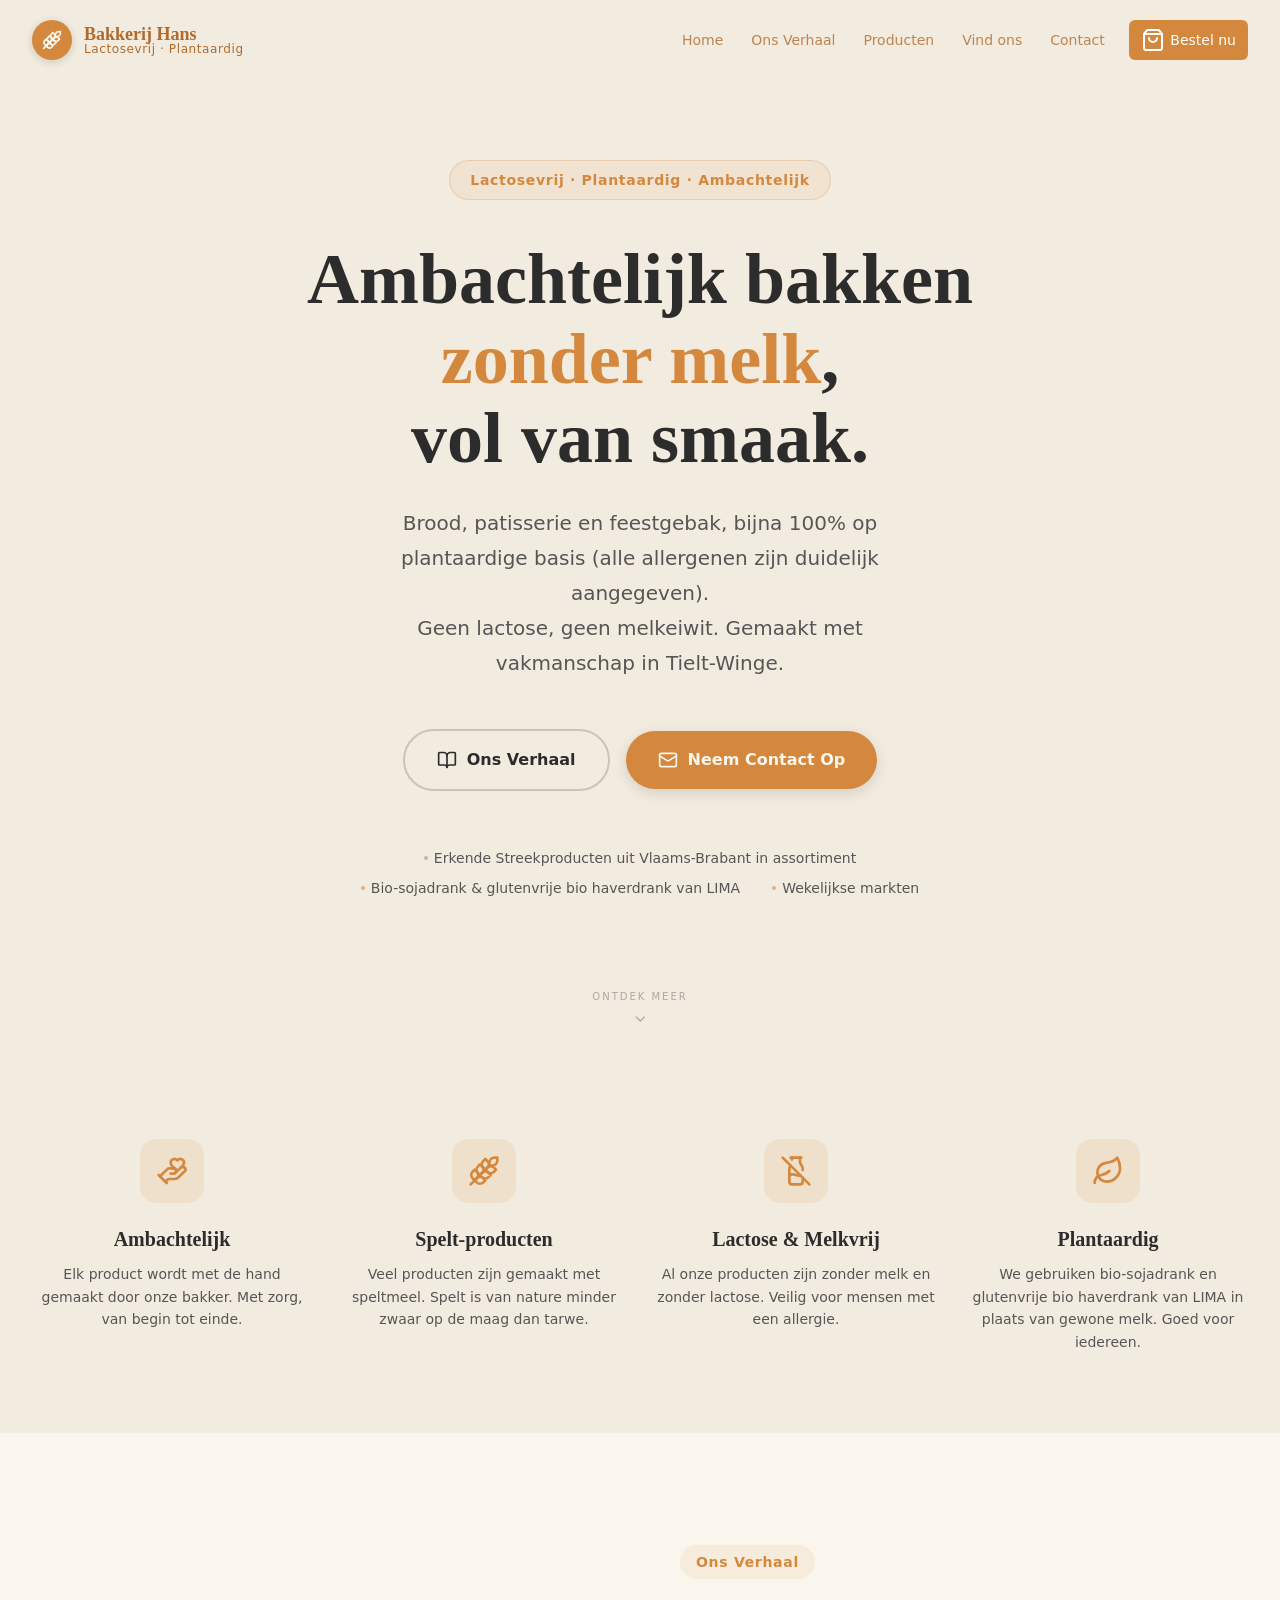
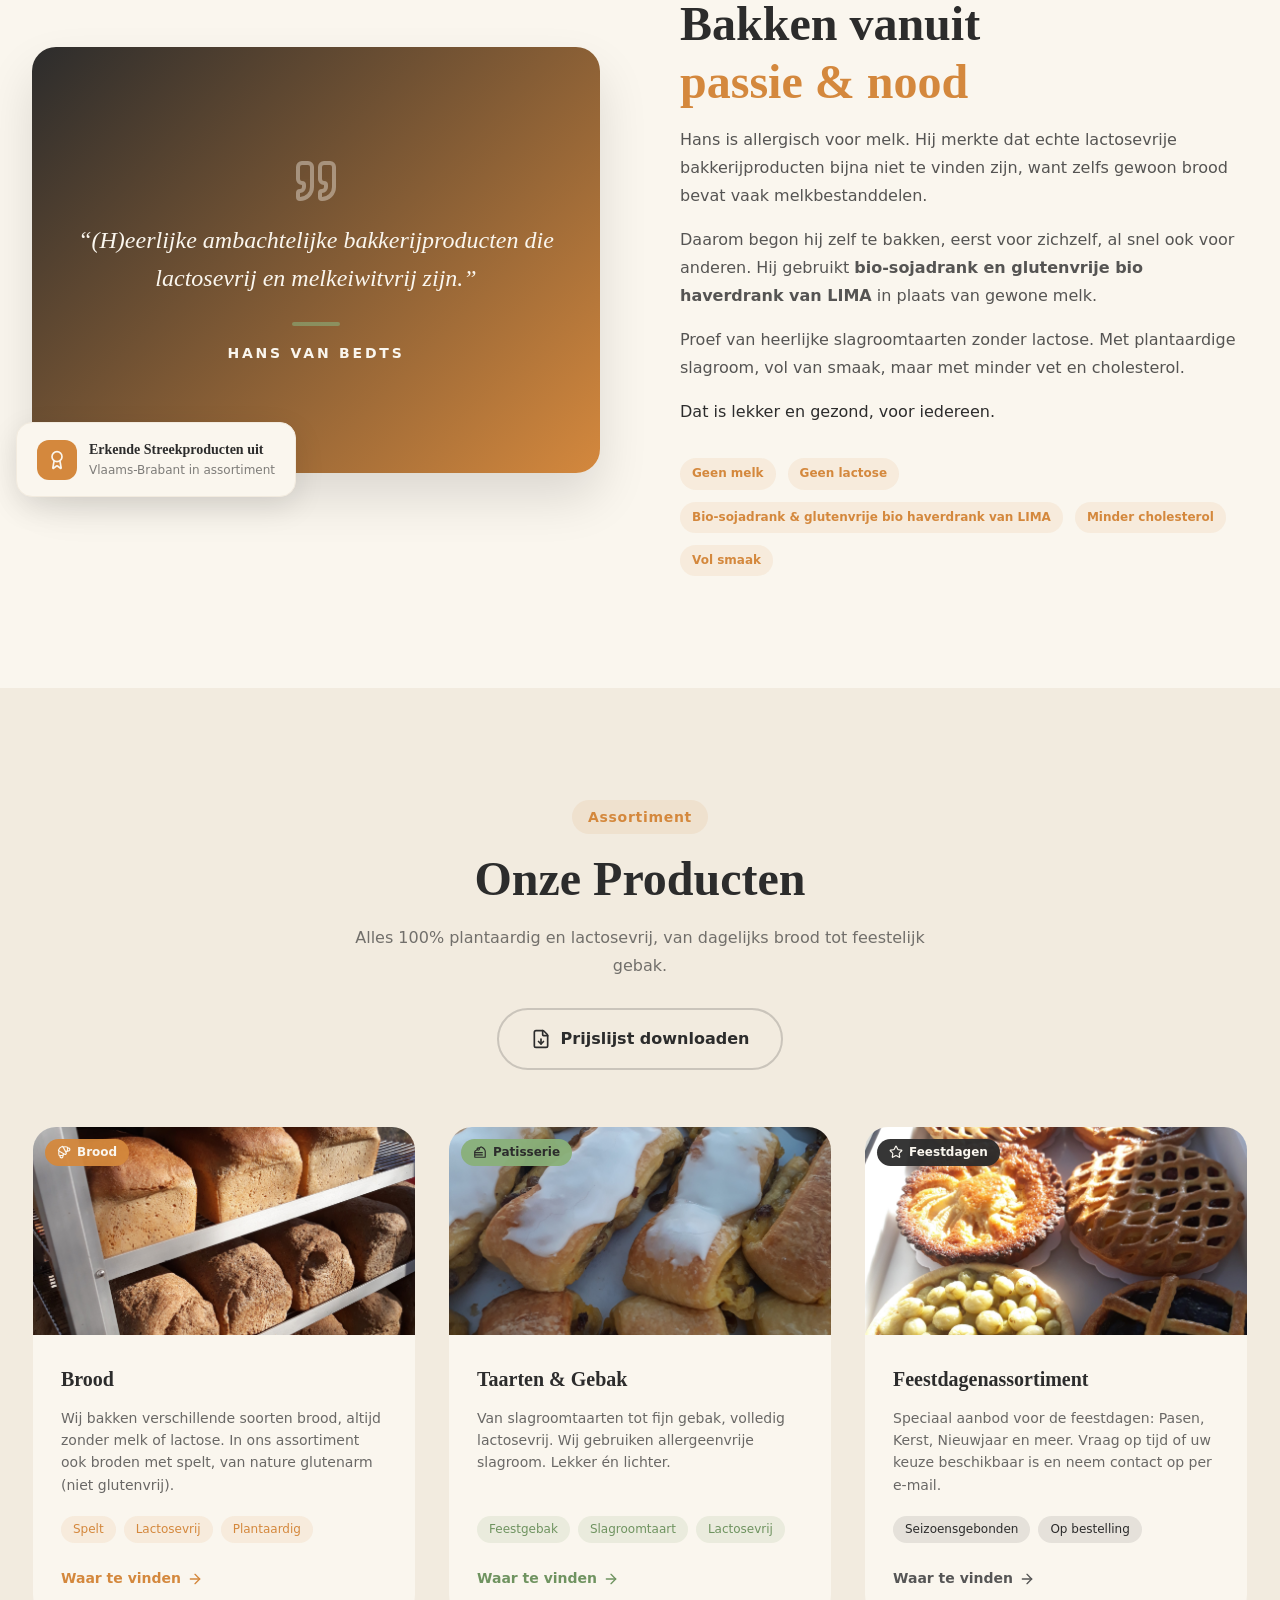
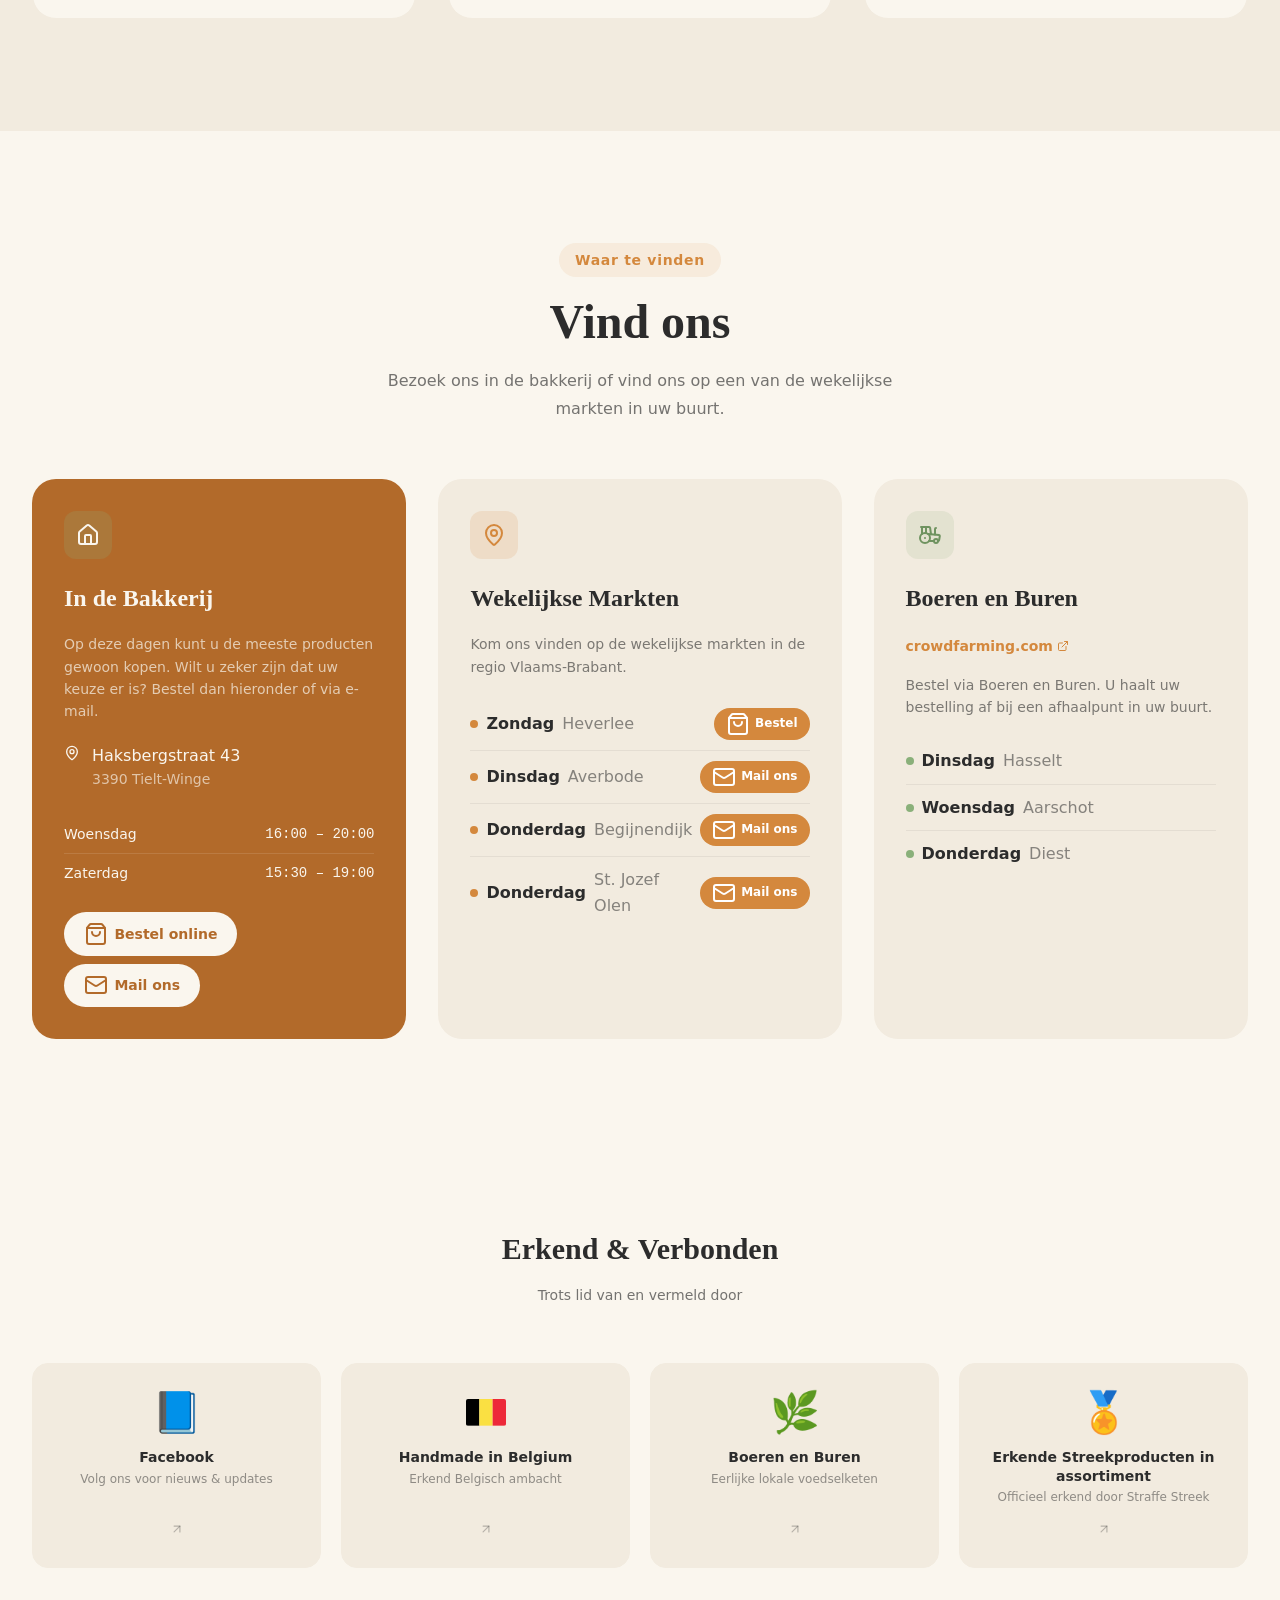
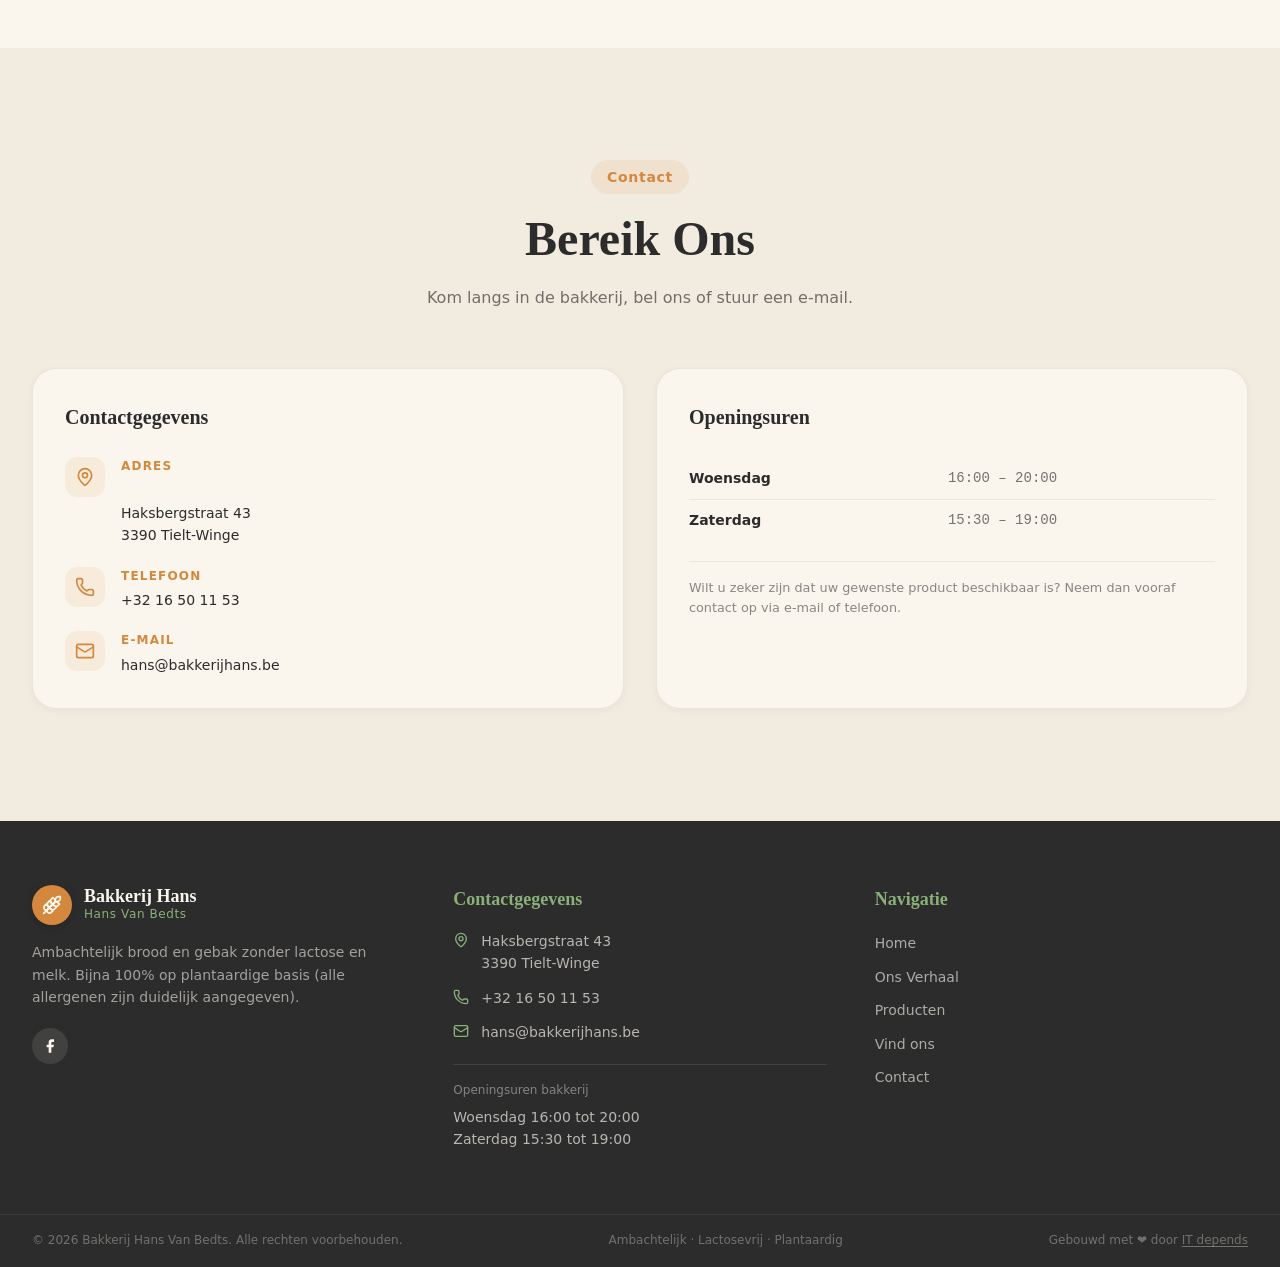
==== commit 11bc98a3: "feat: add product list" ====
--- a/index.html
+++ b/index.html
@@ -229,6 +229,9 @@
             .section-header {
                 text-align: center;
                 margin-bottom: 3.5rem;
+            }
+            .section-cta {
+                margin-top: 1.75rem;
             }
 
             /* ============================================================
@@ -1891,6 +1894,15 @@
                         Alles 100% plantaardig en lactosevrij, van dagelijks
                         brood tot feestelijk gebak.
                     </p>
+                    <a
+                        href="assets/data/producten.pdf"
+                        target="_blank"
+                        rel="noopener noreferrer"
+                        class="btn-outline section-cta"
+                    >
+                        <i data-lucide="file-down"></i>
+                        Prijslijst downloaden
+                    </a>
                 </div>
                 <div class="products-grid">
                     <article class="product-card">
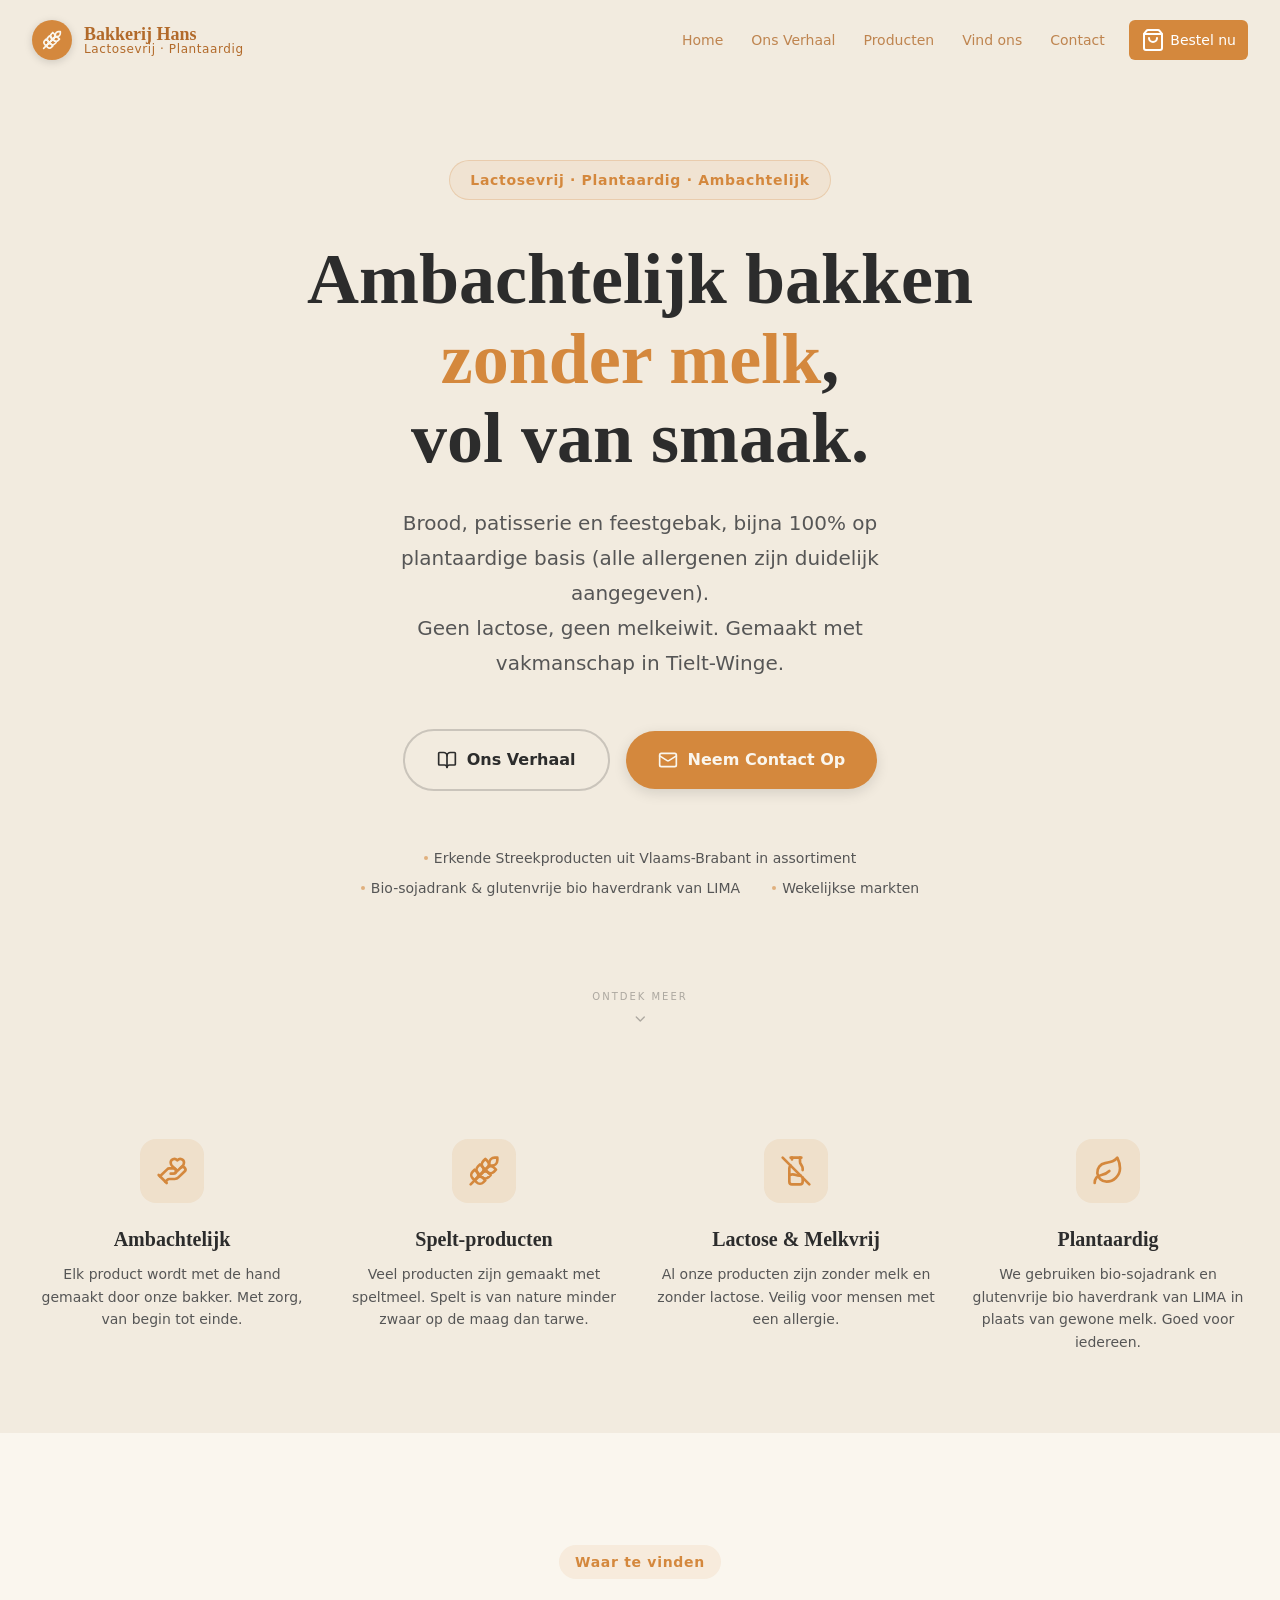
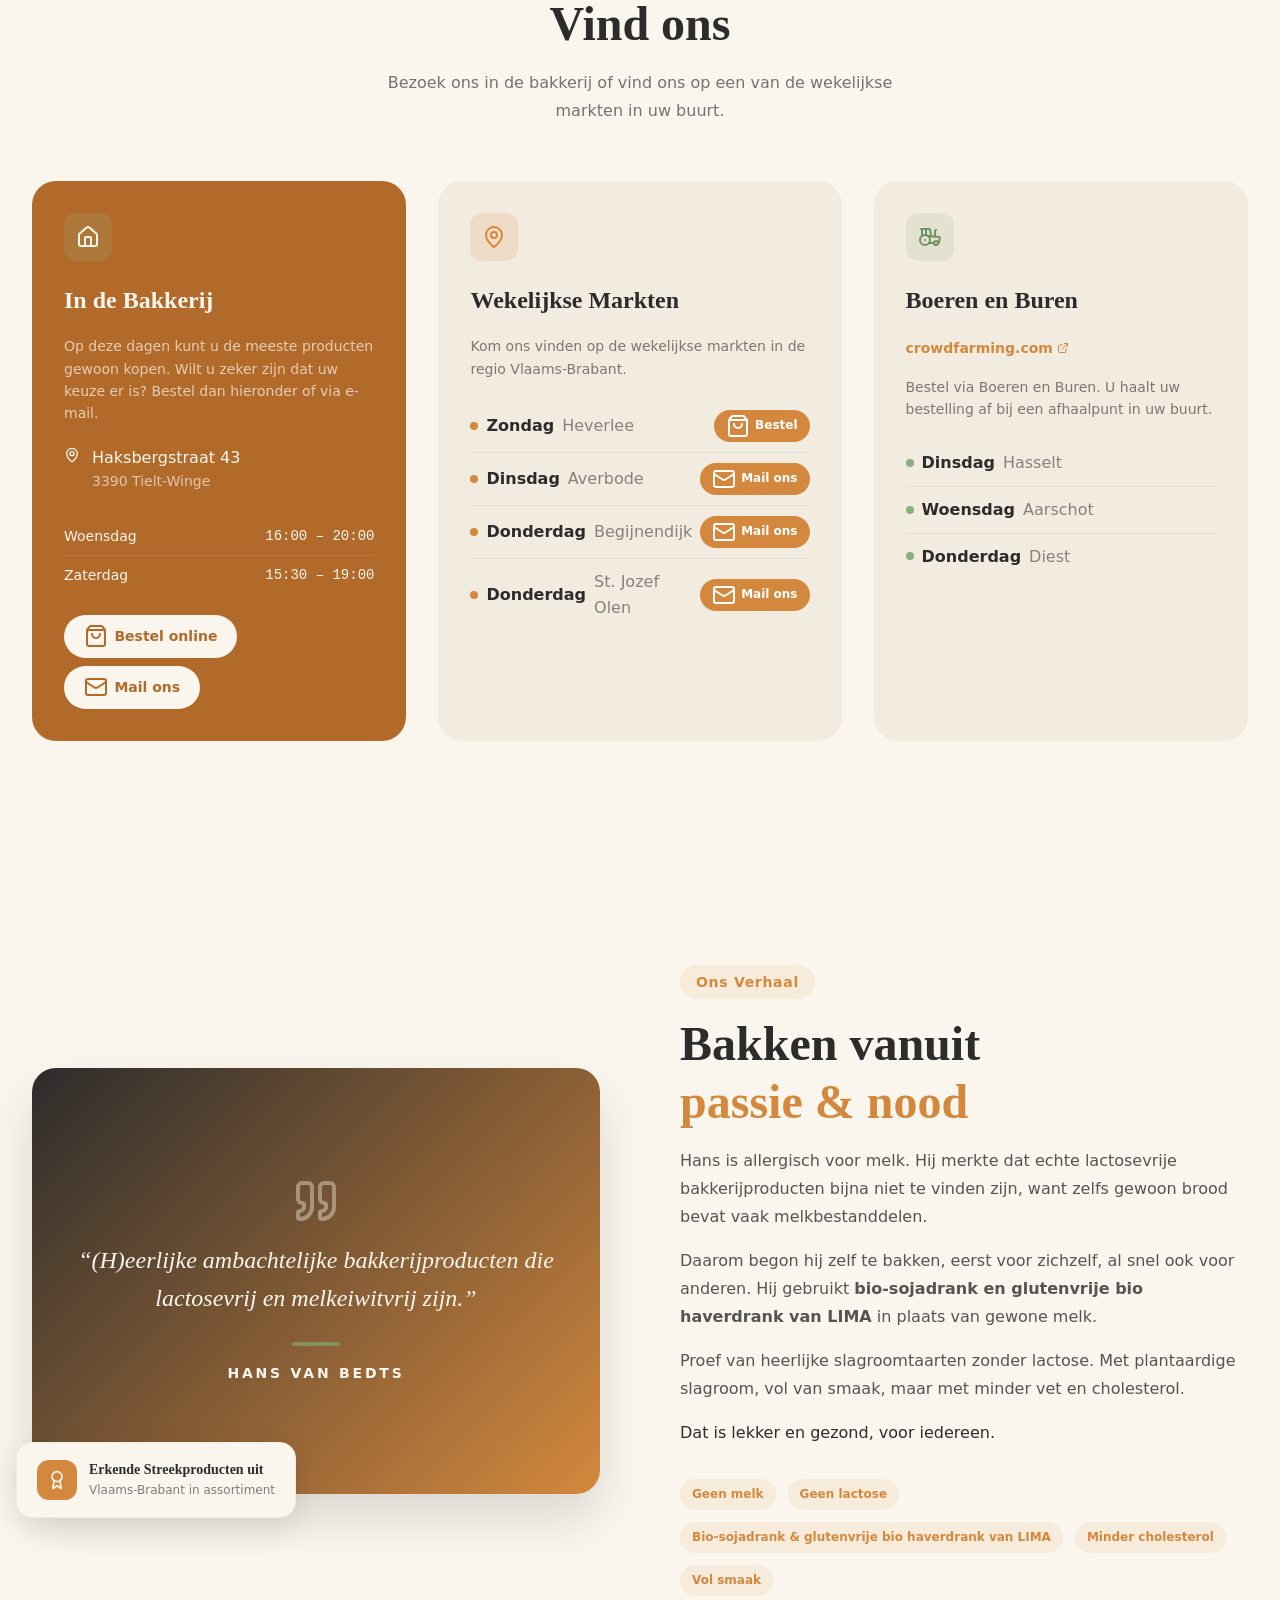
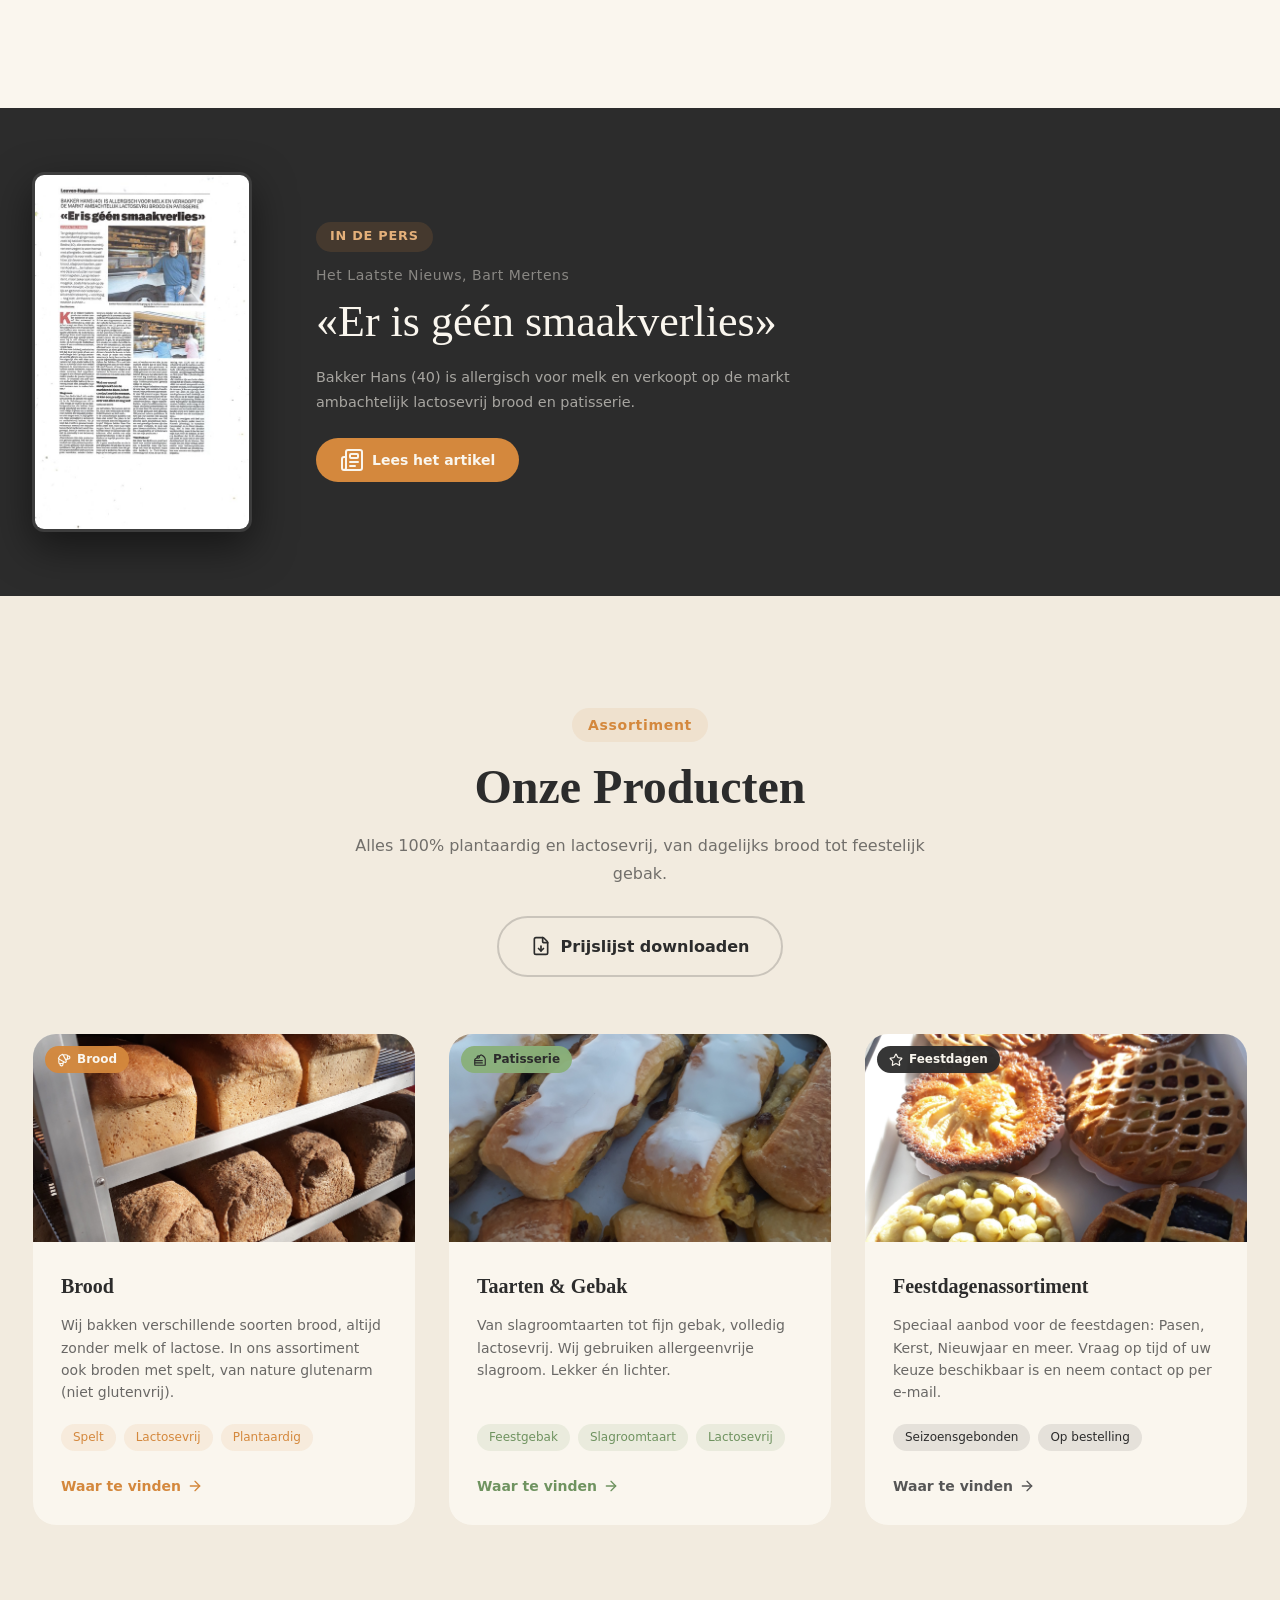
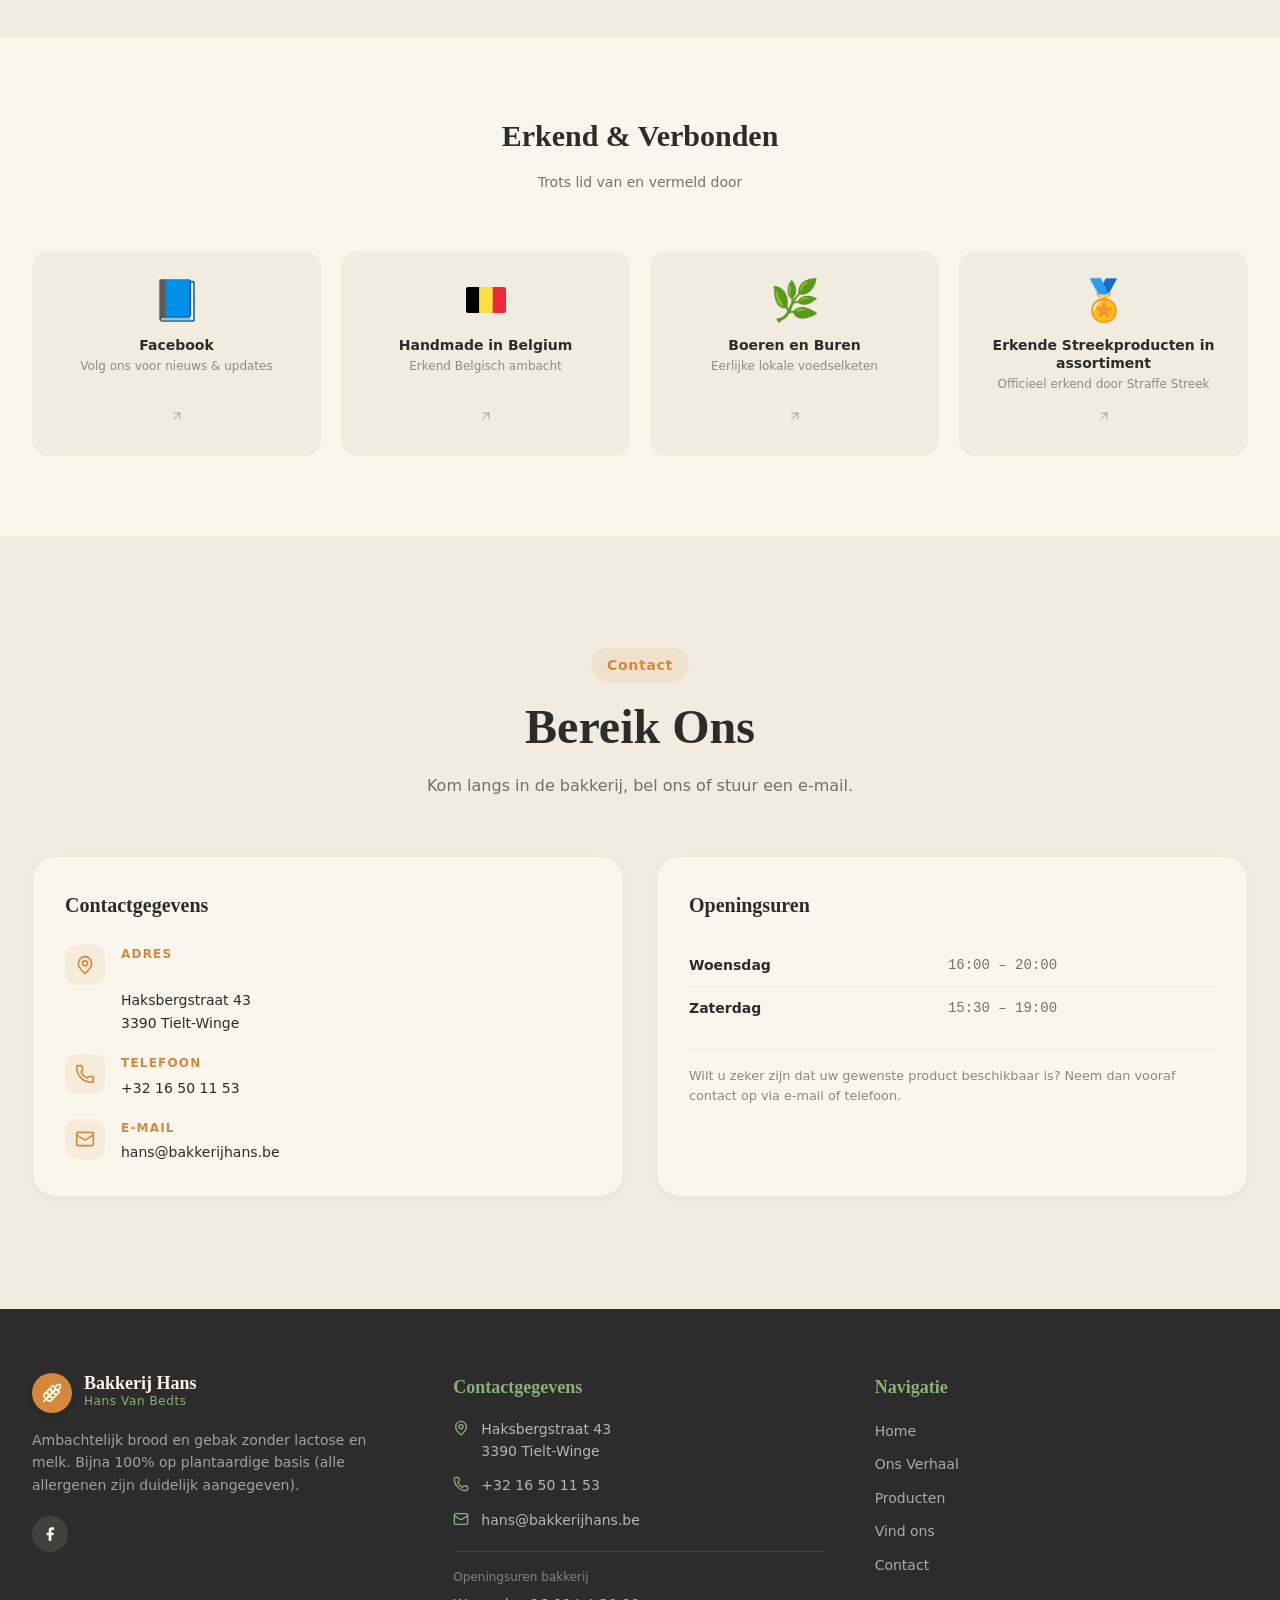
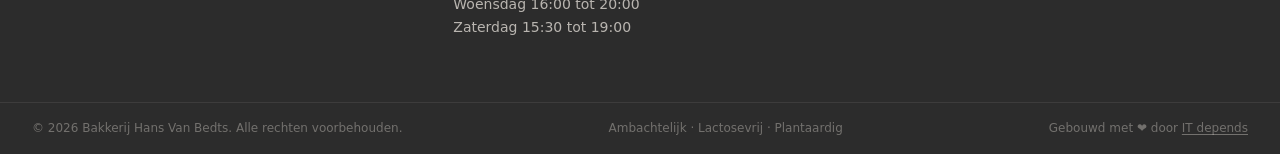
==== commit d501b74e: "Save uncommitted changes" ====
--- a/index.html
+++ b/index.html
@@ -1,2566 +1,2775 @@
-<!doctype html>
-<html lang="nl">
-    <head>
-        <meta charset="UTF-8" />
-        <meta name="viewport" content="width=device-width, initial-scale=1.0" />
-        <title>
-            Ambachtelijke Bakkerij Hans | Lactosevrij &amp; Plantaardig
-        </title>
-        <meta
-            name="description"
-            content="(H)eerlijke ambachtelijke bakkerijproducten, volledig lactosevrij en melkeiwitvrij. Brood, patisserie en feestgebak, bijna 100% op plantaardige basis in Tielt-Winge, alle allergenen duidelijk aangegeven."
-        />
-        <meta
-            name="keywords"
-            content="lactosevrij bakkerij, melkeiwitvrij, ambachtelijk, speltbrood, plantaardig gebak, Tielt-Winge, Vlaams-Brabant, bakkerij hans"
-        />
-        <meta
-            property="og:title"
-            content="Ambachtelijke Bakkerij Hans | Lactosevrij &amp; Plantaardig"
-        />
-        <meta
-            property="og:description"
-            content="(H)eerlijke ambachtelijke bakkerijproducten, volledig lactosevrij en melkeiwitvrij."
-        />
-        <meta property="og:url" content="https://bakkerijhans.be" />
-        <meta property="og:site_name" content="Bakkerij Hans" />
-        <meta property="og:locale" content="nl_BE" />
-        <meta property="og:type" content="website" />
-        <link rel="canonical" href="https://bakkerijhans.be" />
-        <link href="assets/fonts/fonts.css" rel="stylesheet" />
-
-        <script type="application/ld+json">
-            {
-                "@context": "https://schema.org",
-                "@type": "Bakery",
-                "name": "Bakkerij Hans",
-                "slogan": "Ambachtelijke Bakkerij Hans | Lactosevrij & Plantaardig",
-                "description": "(H)eerlijke ambachtelijke bakkerijproducten, volledig lactosevrij en melkeiwitvrij. Brood, patisserie en feestgebak, bijna 100% op plantaardige basis in Tielt-Winge, alle allergenen duidelijk aangegeven.",
-                "url": "https://bakkerijhans.be",
-                "telephone": "+3216501153",
-                "email": "hans@bakkerijhans.be",
-                "address": {
-                    "@type": "PostalAddress",
-                    "streetAddress": "Haksbergstraat 43",
-                    "addressLocality": "Tielt-Winge",
-                    "postalCode": "3390",
-                    "addressCountry": "BE"
-                },
-                "geo": {
-                    "@type": "GeoCoordinates",
-                    "latitude": 50.8913,
-                    "longitude": 4.8897
-                },
-                "openingHoursSpecification": [
-                    {
-                        "@type": "OpeningHoursSpecification",
-                        "dayOfWeek": "Wednesday",
-                        "opens": "16:00",
-                        "closes": "20:00"
-                    },
-                    {
-                        "@type": "OpeningHoursSpecification",
-                        "dayOfWeek": "Saturday",
-                        "opens": "15:30",
-                        "closes": "19:00"
-                    }
-                ],
-                "sameAs": [
-                    "https://www.facebook.com/BakkerijHans/",
-                    "http://www.handmadeinbelgium.com/bakkerijhans/"
-                ],
-                "servesCuisine": ["Plantaardig", "Lactosevrij", "Vegan"],
-                "priceRange": "€€"
-            }
-        </script>
-
-        <style>
-            /* ============================================================
-       CSS VARIABLES
-    ============================================================ */
-            :root {
-                --primary: #d4883d;
-                --primary-dark: #b26a2a;
-                --primary-light: #e4b07a;
-                --cream: #faf6ee;
-                --cream-dark: #f2ebdf;
-                --gold: #8ab07a;
-                --gold-dark: #6f9360;
-                --bark: #2c2c2c;
-                --bark-light: #565656;
-                --border: #d8cdbb;
-                --danger: #dc2626;
-                --font-sans: "Inter", system-ui, -apple-system, sans-serif;
-                --font-serif:
-                    "DM Serif Display", Georgia, "Times New Roman", serif;
-            }
-
-            /* ============================================================
-       RESET & BASE
-    ============================================================ */
-            *,
-            *::before,
-            *::after {
-                box-sizing: border-box;
-                margin: 0;
-                padding: 0;
-            }
-            html {
-                scroll-behavior: smooth;
-            }
-            body {
-                background: var(--cream);
-                color: var(--bark);
-                font-family: var(--font-sans);
-                line-height: 1.6;
-                -webkit-font-smoothing: antialiased;
-            }
-            [id] {
-                scroll-margin-top: 80px;
-            }
-            a {
-                text-decoration: none;
-                color: inherit;
-            }
-            img {
-                max-width: 100%;
-                height: auto;
-                display: block;
-            }
-            address {
-                font-style: normal;
-            }
-
-            /* ============================================================
-       LAYOUT HELPERS
-    ============================================================ */
-            .container {
-                max-width: 1280px;
-                margin: 0 auto;
-                padding: 0 1rem;
-            }
-            @media (min-width: 640px) {
-                .container {
-                    padding: 0 1.5rem;
-                }
-            }
-            @media (min-width: 1024px) {
-                .container {
-                    padding: 0 2rem;
-                }
-            }
-
-            .sr-only {
-                position: absolute;
-                width: 1px;
-                height: 1px;
-                overflow: hidden;
-                clip: rect(0, 0, 0, 0);
-                white-space: nowrap;
-            }
-
-            /* ============================================================
-       ANIMATIONS
-    ============================================================ */
-            @keyframes fadeInUp {
-                from {
-                    opacity: 0;
-                    transform: translateY(24px);
-                }
-                to {
-                    opacity: 1;
-                    transform: translateY(0);
-                }
-            }
-            @keyframes fadeIn {
-                from {
-                    opacity: 0;
-                }
-                to {
-                    opacity: 1;
-                }
-            }
-            @keyframes bounceY {
-                0%,
-                100% {
-                    transform: translateX(-50%) translateY(0);
-                }
-                50% {
-                    transform: translateX(-50%) translateY(-6px);
-                }
-            }
-
-            /* ============================================================
-       SECTION COMMON
-    ============================================================ */
-            .section-label {
-                display: inline-block;
-                background: rgba(212, 136, 61, 0.1);
-                color: var(--primary);
-                padding: 0.375rem 1rem;
-                border-radius: 9999px;
-                font-size: 0.875rem;
-                font-weight: 600;
-                margin-bottom: 1rem;
-                letter-spacing: 0.05em;
-            }
-            .section-heading {
-                font-family: var(--font-serif);
-                font-size: 2.5rem;
-                color: var(--bark);
-                font-weight: 700;
-                line-height: 1.2;
-                margin-bottom: 1rem;
-            }
-            @media (min-width: 1024px) {
-                .section-heading {
-                    font-size: 3rem;
-                }
-            }
-            .section-heading .accent {
-                color: var(--primary);
-            }
-            .section-sub {
-                color: rgba(44, 44, 44, 0.65);
-                max-width: 36rem;
-                margin: 0 auto;
-                line-height: 1.75;
-            }
-            .section-header {
-                text-align: center;
-                margin-bottom: 3.5rem;
-            }
-            .section-cta {
-                margin-top: 1.75rem;
-            }
-
-            /* ============================================================
-       NAVBAR
-    ============================================================ */
-            .navbar {
-                position: fixed;
-                top: 0;
-                left: 0;
-                right: 0;
-                z-index: 50;
-                transition:
-                    background 0.3s,
-                    box-shadow 0.3s;
-            }
-            .navbar.scrolled {
-                background: rgba(44, 44, 44, 0.95);
-                backdrop-filter: blur(12px);
-                box-shadow: 0 4px 20px rgba(0, 0, 0, 0.15);
-            }
-            .nav-inner {
-                max-width: 1280px;
-                margin: 0 auto;
-                padding: 0 1rem;
-            }
-            @media (min-width: 640px) {
-                .nav-inner {
-                    padding: 0 1.5rem;
-                }
-            }
-            @media (min-width: 1024px) {
-                .nav-inner {
-                    padding: 0 2rem;
-                }
-            }
-            .nav-row {
-                display: flex;
-                align-items: center;
-                justify-content: space-between;
-                height: 4rem;
-            }
-            @media (min-width: 1024px) {
-                .nav-row {
-                    height: 5rem;
-                }
-            }
-
-            /* Logo */
-            .nav-logo {
-                display: flex;
-                align-items: center;
-                gap: 0.75rem;
-            }
-            .nav-logo-icon {
-                width: 2.5rem;
-                height: 2.5rem;
-                background: var(--primary);
-                border-radius: 50%;
-                display: flex;
-                align-items: center;
-                justify-content: center;
-                transition: background 0.2s;
-                box-shadow: 0 2px 8px rgba(0, 0, 0, 0.15);
-                flex-shrink: 0;
-            }
-            .nav-logo-icon:hover {
-                background: var(--primary-light);
-            }
-            .nav-logo-icon svg {
-                width: 1.25rem;
-                height: 1.25rem;
-                color: var(--cream);
-            }
-            .nav-logo-text {
-                display: flex;
-                flex-direction: column;
-                line-height: 1;
-            }
-            .nav-logo-name {
-                font-family: var(--font-serif);
-                font-weight: 700;
-                font-size: 1.125rem;
-                color: var(--primary-dark);
-                transition: color 0.3s;
-            }
-            .navbar.scrolled .nav-logo-name {
-                color: var(--cream);
-            }
-            .nav-logo-tagline {
-                font-size: 0.75rem;
-                letter-spacing: 0.05em;
-                color: var(--primary-dark);
-                transition: color 0.3s;
-            }
-            .navbar.scrolled .nav-logo-tagline {
-                color: var(--cream);
-            }
-
-            /* Desktop links */
-            .nav-links {
-                display: none;
-                align-items: center;
-                gap: 0.25rem;
-            }
-            @media (min-width: 1024px) {
-                .nav-links {
-                    display: flex;
-                }
-            }
-            .nav-links a {
-                color: rgba(178, 106, 42, 0.8);
-                font-size: 0.875rem;
-                font-weight: 500;
-                padding: 0.5rem 0.75rem;
-                border-radius: 0.375rem;
-                transition:
-                    color 0.2s,
-                    background 0.2s;
-            }
-            .navbar.scrolled .nav-links a {
-                color: rgba(250, 246, 238, 0.8);
-            }
-            .nav-links a:hover {
-                color: var(--gold);
-                background: rgba(250, 246, 238, 0.1);
-            }
-
-            /* Hamburger */
-            .nav-burger {
-                display: flex;
-                align-items: center;
-                justify-content: center;
-                width: 2.5rem;
-                height: 2.5rem;
-                border: none;
-                background: none;
-                cursor: pointer;
-                color: var(--primary);
-                border-radius: 0.375rem;
-                transition: color 0.3s;
-            }
-            .navbar.scrolled .nav-burger {
-                color: var(--cream);
-            }
-            @media (min-width: 1024px) {
-                .nav-burger {
-                    display: none;
-                }
-            }
-            .nav-bestel-btn {
-                display: inline-flex;
-                align-items: center;
-                gap: 0.35rem;
-                margin-left: 0.5rem;
-                padding: 0.5rem 1.1rem;
-                background: var(--primary);
-                color: #fff !important;
-                border-radius: 2rem;
-                font-size: 0.875rem;
-                font-weight: 600;
-                text-decoration: none;
-                transition:
-                    background 0.2s,
-                    transform 0.15s;
-            }
-            .nav-bestel-btn:hover {
-                background: var(--primary-dark) !important;
-                transform: translateY(-1px);
-                color: #fff !important;
-            }
-            .m-bestel-btn {
-                display: inline-flex;
-                align-items: center;
-                justify-content: center;
-                gap: 0.4rem;
-                margin-top: 0.5rem;
-                padding: 0.75rem 1.5rem;
-                background: var(--primary);
-                color: #fff;
-                border-radius: 2rem;
-                font-size: 1rem;
-                font-weight: 600;
-                text-decoration: none;
-                transition: background 0.2s;
-            }
-            .m-bestel-btn:hover {
-                background: var(--primary-dark);
-            }
-            .nav-burger svg {
-                width: 1.5rem;
-                height: 1.5rem;
-            }
-
-            /* Mobile drawer */
-            .mobile-menu {
-                display: none;
-                background: rgba(44, 44, 44, 0.97);
-                backdrop-filter: blur(12px);
-                border-top: 1px solid rgba(250, 246, 238, 0.1);
-            }
-            .mobile-menu.open {
-                display: block;
-            }
-            .mobile-menu-inner {
-                padding: 0.5rem 1rem 1.5rem;
-                display: flex;
-                flex-direction: column;
-                gap: 0.25rem;
-            }
-            .mobile-menu a {
-                display: block;
-                color: rgba(250, 246, 238, 0.8);
-                font-size: 1rem;
-                font-weight: 500;
-                padding: 0.75rem 1rem;
-                border-radius: 0.5rem;
-                border-bottom: 1px solid rgba(250, 246, 238, 0.05);
-                transition:
-                    color 0.2s,
-                    background 0.2s;
-            }
-            .mobile-menu a:hover {
-                color: var(--gold);
-                background: rgba(250, 246, 238, 0.1);
-            }
-
-            /* ============================================================
-       HERO
-    ============================================================ */
-            .hero {
-                min-height: 100vh;
-                display: flex;
-                align-items: center;
-                justify-content: center;
-                background: var(--cream-dark);
-                position: relative;
-                overflow: hidden;
-            }
-            .hero-content {
-                max-width: 56rem;
-                margin: 0 auto;
-                padding: 8rem 1rem;
-                text-align: center;
-                animation: fadeInUp 0.9s ease-out;
-            }
-            @media (min-width: 1024px) {
-                .hero-content {
-                    padding: 10rem 2rem;
-                }
-            }
-            .hero-badge {
-                display: inline-flex;
-                align-items: center;
-                gap: 0.5rem;
-                border: 1px solid rgba(212, 136, 61, 0.25);
-                background: rgba(212, 136, 61, 0.08);
-                color: var(--primary);
-                padding: 0.5rem 1.25rem;
-                border-radius: 9999px;
-                font-size: 0.875rem;
-                font-weight: 600;
-                margin-bottom: 2.5rem;
-                letter-spacing: 0.05em;
-            }
-            .hero h1 {
-                font-family: var(--font-serif);
-                font-size: 3rem;
-                line-height: 1.1;
-                margin-bottom: 1.75rem;
-                color: var(--bark);
-            }
-            @media (min-width: 640px) {
-                .hero h1 {
-                    font-size: 3.75rem;
-                }
-            }
-            @media (min-width: 1024px) {
-                .hero h1 {
-                    font-size: 4.5rem;
-                }
-            }
-            .hero h1 .accent {
-                color: var(--primary);
-            }
-            .hero-sub {
-                font-size: 1.125rem;
-                max-width: 36rem;
-                margin: 0 auto 3rem;
-                line-height: 1.75;
-                color: var(--bark-light);
-            }
-            @media (min-width: 640px) {
-                .hero-sub {
-                    font-size: 1.25rem;
-                }
-            }
-
-            .hero-ctas {
-                display: flex;
-                flex-direction: column;
-                gap: 1rem;
-                justify-content: center;
-                align-items: center;
-            }
-            @media (min-width: 640px) {
-                .hero-ctas {
-                    flex-direction: row;
-                }
-            }
-
-            .btn-primary {
-                display: inline-flex;
-                align-items: center;
-                gap: 0.625rem;
-                padding: 1rem 2rem;
-                border-radius: 9999px;
-                font-size: 1rem;
-                font-weight: 600;
-                background: var(--primary);
-                color: var(--cream);
-                transition:
-                    background 0.2s,
-                    transform 0.15s;
-                box-shadow: 0 4px 14px rgba(0, 0, 0, 0.12);
-            }
-            .btn-primary:hover {
-                background: var(--primary-dark);
-                transform: scale(1.04);
-            }
-            .btn-primary svg {
-                width: 1.25rem;
-                height: 1.25rem;
-            }
-
-            .btn-outline {
-                display: inline-flex;
-                align-items: center;
-                gap: 0.625rem;
-                padding: 1rem 2rem;
-                border-radius: 9999px;
-                font-size: 1rem;
-                font-weight: 600;
-                border: 2px solid rgba(44, 44, 44, 0.2);
-                color: var(--bark);
-                transition:
-                    border-color 0.2s,
-                    color 0.2s,
-                    transform 0.15s;
-            }
-            .btn-outline:hover {
-                border-color: var(--primary);
-                color: var(--primary);
-                transform: scale(1.04);
-            }
-            .btn-outline svg {
-                width: 1.25rem;
-                height: 1.25rem;
-            }
-
-            .hero-trust {
-                margin-top: 3.5rem;
-                display: flex;
-                flex-wrap: wrap;
-                justify-content: center;
-                gap: 0.5rem 2rem;
-                font-size: 0.875rem;
-                color: var(--bark-light);
-                animation: fadeIn 0.6s ease-out 0.8s both;
-            }
-            .hero-trust span {
-                display: flex;
-                align-items: center;
-                gap: 0.375rem;
-            }
-            .trust-dot {
-                width: 4px;
-                height: 4px;
-                border-radius: 50%;
-                background: rgba(212, 136, 61, 0.6);
-                flex-shrink: 0;
-            }
-
-            .scroll-cue {
-                position: absolute;
-                bottom: 2rem;
-                left: 50%;
-                transform: translateX(-50%);
-                display: flex;
-                flex-direction: column;
-                align-items: center;
-                gap: 0.375rem;
-                color: rgba(44, 44, 44, 0.35);
-                animation: bounceY 2s ease-in-out infinite;
-            }
-            .scroll-cue span {
-                font-size: 0.625rem;
-                text-transform: uppercase;
-                letter-spacing: 0.2em;
-                font-weight: 500;
-            }
-            .scroll-cue svg {
-                width: 1rem;
-                height: 1rem;
-            }
-
-            /* ============================================================
-       USP BAR
-    ============================================================ */
-            .usp-section {
-                background: var(--cream-dark);
-                padding: 4rem 0;
-            }
-            @media (min-width: 1024px) {
-                .usp-section {
-                    padding: 5rem 0;
-                }
-            }
-            .usp-grid {
-                display: grid;
-                grid-template-columns: 1fr;
-                gap: 2.5rem;
-            }
-            @media (min-width: 640px) {
-                .usp-grid {
-                    grid-template-columns: 1fr 1fr;
-                }
-            }
-            @media (min-width: 1024px) {
-                .usp-grid {
-                    grid-template-columns: repeat(4, 1fr);
-                    gap: 2rem;
-                }
-            }
-            .usp-item {
-                display: flex;
-                flex-direction: column;
-                align-items: center;
-                text-align: center;
-            }
-            .usp-icon {
-                width: 4rem;
-                height: 4rem;
-                border-radius: 1rem;
-                display: flex;
-                align-items: center;
-                justify-content: center;
-                margin-bottom: 1.25rem;
-                background: rgba(212, 136, 61, 0.12);
-                transition: background 0.2s;
-            }
-            .usp-item:hover .usp-icon {
-                background: rgba(138, 176, 122, 0.15);
-            }
-            .usp-icon svg {
-                width: 2rem;
-                height: 2rem;
-                color: var(--primary);
-            }
-            .usp-item h3 {
-                font-family: var(--font-serif);
-                font-size: 1.25rem;
-                color: var(--bark);
-                font-weight: 600;
-                margin-bottom: 0.5rem;
-            }
-            .usp-item p {
-                font-size: 0.875rem;
-                line-height: 1.6;
-                color: var(--bark-light);
-            }
-
-            /* ============================================================
-       STORY
-    ============================================================ */
-            .story-section {
-                background: var(--cream);
-                padding: 5rem 0;
-            }
-            @media (min-width: 1024px) {
-                .story-section {
-                    padding: 7rem 0;
-                }
-            }
-            .story-grid {
-                display: grid;
-                grid-template-columns: 1fr;
-                gap: 3rem;
-                align-items: center;
-            }
-            @media (min-width: 1024px) {
-                .story-grid {
-                    grid-template-columns: 1fr 1fr;
-                    gap: 5rem;
-                }
-            }
-
-            .story-visual {
-                position: relative;
-                order: 2;
-            }
-            @media (min-width: 1024px) {
-                .story-visual {
-                    order: 1;
-                }
-            }
-
-            .story-quote-card {
-                border-radius: 1.5rem;
-                overflow: hidden;
-                box-shadow: 0 25px 50px rgba(0, 0, 0, 0.12);
-                aspect-ratio: 4/3;
-                background: linear-gradient(
-                    135deg,
-                    var(--bark),
-                    var(--primary)
-                );
-                display: flex;
-                flex-direction: column;
-                align-items: center;
-                justify-content: center;
-                padding: 2.5rem;
-                text-align: center;
-                position: relative;
-            }
-            .story-quote-card svg {
-                width: 3rem;
-                height: 3rem;
-                margin-bottom: 1rem;
-                opacity: 0.4;
-                color: var(--cream);
-            }
-            .story-quote-card blockquote {
-                font-family: var(--font-serif);
-                color: var(--cream);
-                font-size: 1.25rem;
-                font-style: italic;
-                line-height: 1.6;
-            }
-            @media (min-width: 1024px) {
-                .story-quote-card blockquote {
-                    font-size: 1.5rem;
-                }
-            }
-            .story-divider {
-                margin: 1.5rem auto 0;
-                width: 3rem;
-                height: 4px;
-                border-radius: 9999px;
-                background: var(--gold);
-                opacity: 0.6;
-            }
-            .story-author {
-                margin-top: 1rem;
-                color: var(--cream);
-                font-size: 0.875rem;
-                font-weight: 600;
-                letter-spacing: 0.2em;
-                text-transform: uppercase;
-            }
-
-            .story-badge {
-                margin-top: 1rem;
-                background: var(--cream);
-                box-shadow: 0 10px 30px rgba(0, 0, 0, 0.1);
-                border-radius: 1rem;
-                padding: 1rem 1.25rem;
-                display: flex;
-                align-items: center;
-                gap: 0.75rem;
-                border: 1px solid var(--cream-dark);
-            }
-            @media (min-width: 1024px) {
-                .story-badge {
-                    position: absolute;
-                    bottom: -1.5rem;
-                    left: -1rem;
-                    margin-top: 0;
-                }
-            }
-            .story-badge-icon {
-                width: 2.5rem;
-                height: 2.5rem;
-                background: var(--primary);
-                border-radius: 0.75rem;
-                display: flex;
-                align-items: center;
-                justify-content: center;
-                flex-shrink: 0;
-            }
-            .story-badge-icon svg {
-                width: 1.25rem;
-                height: 1.25rem;
-                color: var(--cream);
-            }
-            .story-badge-title {
-                font-family: var(--font-serif);
-                font-weight: 700;
-                color: var(--bark);
-                font-size: 0.875rem;
-            }
-            .story-badge-sub {
-                font-size: 0.75rem;
-                color: rgba(44, 44, 44, 0.6);
-            }
-
-            .story-text {
-                order: 1;
-            }
-            @media (min-width: 1024px) {
-                .story-text {
-                    order: 2;
-                }
-            }
-            .story-text p {
-                color: rgba(44, 44, 44, 0.8);
-                line-height: 1.75;
-                margin-bottom: 1rem;
-            }
-            .story-text p.bold {
-                font-weight: 500;
-                color: var(--bark);
-            }
-            .story-tags {
-                display: flex;
-                flex-wrap: wrap;
-                gap: 0.75rem;
-                margin-top: 2rem;
-            }
-            .story-tag {
-                background: rgba(212, 136, 61, 0.1);
-                color: var(--primary);
-                font-size: 0.75rem;
-                font-weight: 600;
-                padding: 0.375rem 0.75rem;
-                border-radius: 9999px;
-            }
-
-            /* ============================================================
-       PRODUCTS
-    ============================================================ */
-            .products-section {
-                background: var(--cream-dark);
-                padding: 5rem 0;
-            }
-            @media (min-width: 1024px) {
-                .products-section {
-                    padding: 7rem 0;
-                }
-            }
-            .products-grid {
-                display: grid;
-                grid-template-columns: 1fr;
-                gap: 2rem;
-            }
-            @media (min-width: 768px) {
-                .products-grid {
-                    grid-template-columns: repeat(3, 1fr);
-                }
-            }
-
-            .product-card {
-                background: var(--cream);
-                border-radius: 1.5rem;
-                overflow: hidden;
-                border: 1px solid var(--cream-dark);
-                display: flex;
-                flex-direction: column;
-                transition:
-                    box-shadow 0.3s,
-                    transform 0.3s;
-            }
-            .product-card:hover {
-                box-shadow: 0 20px 40px rgba(0, 0, 0, 0.08);
-                transform: translateY(-4px);
-            }
-            .product-img {
-                position: relative;
-                height: 13rem;
-                overflow: hidden;
-            }
-            .product-img img {
-                width: 100%;
-                height: 100%;
-                object-fit: cover;
-                transition: transform 0.5s;
-            }
-            .product-card:hover .product-img img {
-                transform: scale(1.05);
-            }
-
-            .product-badge {
-                position: absolute;
-                top: 0.75rem;
-                left: 0.75rem;
-                display: inline-flex;
-                align-items: center;
-                gap: 0.375rem;
-                padding: 0.25rem 0.75rem;
-                border-radius: 9999px;
-                font-size: 0.75rem;
-                font-weight: 600;
-            }
-            .product-badge svg {
-                width: 0.875rem;
-                height: 0.875rem;
-            }
-            .badge-0 {
-                background: rgba(212, 136, 61, 0.95);
-                color: var(--cream);
-            }
-            .badge-1 {
-                background: rgba(138, 176, 122, 0.95);
-                color: var(--bark);
-            }
-            .badge-2 {
-                background: rgba(44, 44, 44, 0.95);
-                color: var(--cream);
-            }
-
-            .product-body {
-                padding: 1.75rem;
-                display: flex;
-                flex-direction: column;
-                flex: 1;
-            }
-            .product-body h3 {
-                font-family: var(--font-serif);
-                font-size: 1.25rem;
-                font-weight: 700;
-                color: var(--bark);
-                margin-bottom: 0.75rem;
-            }
-            .product-body p {
-                font-size: 0.875rem;
-                line-height: 1.6;
-                color: rgba(44, 44, 44, 0.7);
-                flex: 1;
-            }
-
-            .product-tags {
-                display: flex;
-                flex-wrap: wrap;
-                gap: 0.5rem;
-                margin-top: 1.25rem;
-            }
-            .product-tag {
-                font-size: 0.75rem;
-                font-weight: 500;
-                padding: 0.25rem 0.75rem;
-                border-radius: 9999px;
-            }
-            .ptag-0 {
-                background: rgba(212, 136, 61, 0.1);
-                color: var(--primary);
-            }
-            .ptag-1 {
-                background: rgba(138, 176, 122, 0.15);
-                color: var(--gold-dark);
-            }
-            .ptag-2 {
-                background: rgba(44, 44, 44, 0.1);
-                color: var(--bark);
-            }
-
-            .product-link {
-                display: inline-flex;
-                align-items: center;
-                gap: 0.375rem;
-                margin-top: 1.5rem;
-                font-size: 0.875rem;
-                font-weight: 600;
-            }
-            .product-link svg {
-                width: 1rem;
-                height: 1rem;
-                transition: transform 0.2s;
-            }
-            .product-card:hover .product-link svg {
-                transform: translateX(4px);
-            }
-            .plink-0 {
-                color: var(--primary);
-            }
-            .plink-0:hover {
-                color: var(--primary-dark);
-            }
-            .plink-1 {
-                color: var(--gold-dark);
-            }
-            .plink-1:hover {
-                color: var(--gold);
-            }
-            .plink-2 {
-                color: var(--bark-light);
-            }
-            .plink-2:hover {
-                color: var(--bark);
-            }
-
-            /* ============================================================
-       WHERE TO FIND
-    ============================================================ */
-            .where-section {
-                background: var(--cream);
-                padding: 5rem 0;
-            }
-            @media (min-width: 1024px) {
-                .where-section {
-                    padding: 7rem 0;
-                }
-            }
-            .where-grid {
-                display: grid;
-                grid-template-columns: 1fr;
-                gap: 2rem;
-            }
-            @media (min-width: 1024px) {
-                .where-grid {
-                    grid-template-columns: repeat(3, 1fr);
-                }
-            }
-
-            .where-card {
-                background: var(--cream-dark);
-                border-radius: 1.5rem;
-                padding: 2rem;
-            }
-            .where-card-dark {
-                background: var(--primary-dark);
-                color: var(--cream);
-            }
-
-            .where-icon {
-                width: 3rem;
-                height: 3rem;
-                border-radius: 0.75rem;
-                display: flex;
-                align-items: center;
-                justify-content: center;
-                margin-bottom: 1.25rem;
-            }
-            .where-icon svg {
-                width: 1.5rem;
-                height: 1.5rem;
-            }
-            .wi-light {
-                background: rgba(138, 176, 122, 0.2);
-            }
-            .wi-light svg {
-                color: var(--cream);
-            }
-            .wi-orange {
-                background: rgba(212, 136, 61, 0.15);
-            }
-            .wi-orange svg {
-                color: var(--primary);
-            }
-            .wi-green {
-                background: rgba(138, 176, 122, 0.15);
-            }
-            .wi-green svg {
-                color: var(--gold-dark);
-            }
-
-            .where-card h3 {
-                font-family: var(--font-serif);
-                font-size: 1.5rem;
-                font-weight: 700;
-                margin-bottom: 1rem;
-            }
-            .where-card-dark h3 {
-                color: var(--cream);
-            }
-            .where-card-light h3 {
-                color: var(--bark);
-            }
-            .where-card p {
-                font-size: 0.875rem;
-                line-height: 1.6;
-                margin-bottom: 1.25rem;
-            }
-            .where-order-btn {
-                display: inline-flex;
-                align-items: center;
-                gap: 0.4rem;
-                margin-top: 1.25rem;
-                padding: 0.6rem 1.25rem;
-                border-radius: 2rem;
-                font-size: 0.875rem;
-                font-weight: 600;
-                text-decoration: none;
-                transition:
-                    opacity 0.2s,
-                    transform 0.15s;
-            }
-            .where-order-btn:hover {
-                opacity: 0.85;
-                transform: translateY(-1px);
-            }
-            .where-order-btn-light {
-                background: var(--cream);
-                color: var(--primary-dark);
-            }
-            .where-order-btn-dark {
-                background: var(--primary);
-                color: #fff;
-            }
-            .market-order-btn {
-                display: inline-flex;
-                align-items: center;
-                gap: 0.3rem;
-                padding: 0.25rem 0.75rem;
-                border-radius: 1rem;
-                font-size: 0.75rem;
-                font-weight: 600;
-                text-decoration: none;
-                background: var(--primary);
-                color: #fff;
-                transition: opacity 0.2s;
-                white-space: nowrap;
-            }
-            .market-order-btn:hover {
-                opacity: 0.8;
-            }
-            .where-card-dark p {
-                color: rgba(250, 246, 238, 0.7);
-            }
-            .where-card-light p {
-                color: rgba(44, 44, 44, 0.6);
-            }
-
-            .addr-row {
-                display: flex;
-                align-items: flex-start;
-                gap: 0.75rem;
-            }
-            .addr-row svg {
-                width: 1rem;
-                height: 1rem;
-                flex-shrink: 0;
-                margin-top: 2px;
-                color: var(--cream);
-            }
-            .addr-main {
-                font-weight: 500;
-            }
-            .addr-sub {
-                font-size: 0.875rem;
-                color: rgba(250, 246, 238, 0.65);
-            }
-
-            .hours-list {
-                margin-top: 1.5rem;
-            }
-            .hours-row {
-                display: flex;
-                justify-content: space-between;
-                align-items: center;
-                padding: 0.5rem 0;
-                border-bottom: 1px solid rgba(250, 246, 238, 0.12);
-                font-size: 0.875rem;
-            }
-            .hours-row:last-child {
-                border-bottom: 0;
-            }
-            .hours-day {
-                font-weight: 500;
-            }
-            .hours-time {
-                font-family: monospace;
-            }
-
-            .market-list {
-                list-style: none;
-            }
-            .market-item {
-                display: grid;
-                grid-template-columns: 0.5rem auto 1fr auto;
-                align-items: center;
-                column-gap: 0.5rem;
-                padding: 0.625rem 0;
-                border-bottom: 1px solid rgba(44, 44, 44, 0.07);
-            }
-            .market-item:last-child {
-                border-bottom: 0;
-            }
-            .mdot {
-                width: 0.5rem;
-                height: 0.5rem;
-                border-radius: 50%;
-            }
-            .mdot-primary {
-                background: var(--primary);
-            }
-            .mdot-gold {
-                background: var(--gold);
-            }
-            .mday {
-                font-weight: 600;
-                color: var(--bark);
-                white-space: nowrap;
-            }
-            .mloc {
-                color: rgba(44, 44, 44, 0.55);
-            }
-
-            .bb-link {
-                display: inline-flex;
-                align-items: center;
-                gap: 0.25rem;
-                color: var(--primary);
-                font-size: 0.875rem;
-                font-weight: 600;
-                margin-bottom: 1rem;
-            }
-            .bb-link:hover {
-                text-decoration: underline;
-            }
-            .bb-link svg {
-                width: 0.75rem;
-                height: 0.75rem;
-            }
-
-            /* ============================================================
-       PARTNERS
-    ============================================================ */
-            .partners-section {
-                background: var(--cream);
-                padding: 4rem 0;
-            }
-            @media (min-width: 1024px) {
-                .partners-section {
-                    padding: 5rem 0;
-                }
-            }
-            .partners-grid {
-                display: grid;
-                grid-template-columns: repeat(2, 1fr);
-                gap: 1.25rem;
-            }
-            @media (min-width: 1024px) {
-                .partners-grid {
-                    grid-template-columns: repeat(4, 1fr);
-                }
-            }
-
-            .partner-card {
-                display: flex;
-                flex-direction: column;
-                align-items: center;
-                text-align: center;
-                padding: 1.5rem;
-                border-radius: 1rem;
-                background: var(--cream-dark);
-                border: 1px solid var(--cream-dark);
-                transition:
-                    background 0.3s,
-                    border-color 0.3s,
-                    box-shadow 0.3s,
-                    transform 0.3s;
-            }
-            .partner-card:hover {
-                background: rgba(212, 136, 61, 0.08);
-                border-color: rgba(212, 136, 61, 0.2);
-                box-shadow: 0 8px 20px rgba(0, 0, 0, 0.06);
-                transform: translateY(-2px);
-            }
-            .partner-icon {
-                font-size: 2.5rem;
-                margin-bottom: 0.75rem;
-                display: flex;
-                align-items: center;
-                justify-content: center;
-                height: 3rem;
-            }
-            .partner-name {
-                font-weight: 600;
-                color: var(--bark);
-                font-size: 0.875rem;
-                line-height: 1.3;
-                margin-bottom: 0.25rem;
-                transition: color 0.2s;
-            }
-            .partner-card:hover .partner-name {
-                color: var(--primary);
-            }
-            .partner-desc {
-                color: rgba(44, 44, 44, 0.5);
-                font-size: 0.75rem;
-                line-height: 1.4;
-                margin-bottom: 0.75rem;
-                flex: 1;
-            }
-            .partner-arrow svg {
-                width: 0.875rem;
-                height: 0.875rem;
-                color: rgba(44, 44, 44, 0.3);
-                transition: color 0.2s;
-            }
-            .partner-card:hover .partner-arrow svg {
-                color: var(--primary);
-            }
-            .belgian-flag {
-                width: 2.5rem;
-                height: auto;
-                border-radius: 0.125rem;
-            }
-
-            /* ============================================================
-       CONTACT
-    ============================================================ */
-            .contact-section {
-                background: var(--cream-dark);
-                padding: 5rem 0;
-            }
-            @media (min-width: 1024px) {
-                .contact-section {
-                    padding: 7rem 0;
-                }
-            }
-            .contact-grid {
-                display: grid;
-                grid-template-columns: 1fr;
-                gap: 1.5rem;
-                align-items: start;
-            }
-            @media (min-width: 768px) {
-                .contact-grid {
-                    grid-template-columns: 1fr 1fr;
-                    gap: 2rem;
-                }
-            }
-
-            .cd-card {
-                background: var(--cream);
-                border-radius: 1.5rem;
-                padding: 2rem;
-                border: 1px solid rgba(44, 44, 44, 0.08);
-                box-shadow: 0 2px 8px rgba(0, 0, 0, 0.04);
-                height: 100%;
-            }
-            .cd-card h3 {
-                font-family: var(--font-serif);
-                font-size: 1.25rem;
-                font-weight: 700;
-                color: var(--bark);
-                margin-bottom: 1.5rem;
-            }
-            .cd-list {
-                display: flex;
-                flex-direction: column;
-                gap: 1.25rem;
-            }
-            .cd-item {
-                display: flex;
-                align-items: flex-start;
-                gap: 1rem;
-                text-decoration: none;
-                transition: opacity 0.2s;
-            }
-            .cd-item:hover {
-                opacity: 0.75;
-            }
-            .cd-icon {
-                width: 2.5rem;
-                height: 2.5rem;
-                background: rgba(212, 136, 61, 0.1);
-                border-radius: 0.75rem;
-                display: flex;
-                align-items: center;
-                justify-content: center;
-                flex-shrink: 0;
-            }
-            .cd-icon svg {
-                width: 1.25rem;
-                height: 1.25rem;
-                color: var(--primary);
-            }
-            .cd-label {
-                font-size: 0.75rem;
-                font-weight: 600;
-                color: var(--primary);
-                text-transform: uppercase;
-                letter-spacing: 0.1em;
-                margin-bottom: 0.2rem;
-            }
-            .cd-value {
-                font-size: 0.875rem;
-                font-weight: 500;
-                color: var(--bark);
-                white-space: pre-line;
-            }
-
-            .cd-hours-table {
-                width: 100%;
-                border-collapse: collapse;
-                margin-bottom: 1.25rem;
-            }
-            .cd-hours-table tr {
-                border-bottom: 1px solid rgba(44, 44, 44, 0.07);
-            }
-            .cd-hours-table tr:last-child {
-                border-bottom: 0;
-            }
-            .cd-hours-table td {
-                padding: 0.6rem 0;
-                font-size: 0.875rem;
-                color: var(--bark);
-            }
-            .cd-hours-table td:first-child {
-                font-weight: 600;
-                padding-right: 1.5rem;
-            }
-            .cd-hours-table td:last-child {
-                color: rgba(44, 44, 44, 0.65);
-                font-family: monospace;
-            }
-            .cd-hours-note {
-                font-size: 0.8rem;
-                color: rgba(44, 44, 44, 0.55);
-                line-height: 1.55;
-                border-top: 1px solid rgba(44, 44, 44, 0.07);
-                padding-top: 1rem;
-            }
-
-            /* ============================================================
-       FOOTER
-    ============================================================ */
-            footer {
-                background: var(--bark);
-                color: var(--cream);
-            }
-            .footer-main {
-                padding-top: 3.5rem;
-                padding-bottom: 4rem;
-            }
-            @media (min-width: 1024px) {
-                .footer-main {
-                    padding-top: 4rem;
-                    padding-bottom: 4rem;
-                }
-            }
-            .footer-grid {
-                display: grid;
-                grid-template-columns: 1fr;
-                gap: 2.5rem;
-            }
-            @media (min-width: 640px) {
-                .footer-grid {
-                    grid-template-columns: 1fr 1fr;
-                }
-            }
-            @media (min-width: 1024px) {
-                .footer-grid {
-                    grid-template-columns: repeat(3, 1fr);
-                    gap: 3rem;
-                }
-            }
-
-            .footer-logo-row {
-                display: flex;
-                align-items: center;
-                gap: 0.75rem;
-                margin-bottom: 1rem;
-            }
-            .footer-logo-icon {
-                width: 2.5rem;
-                height: 2.5rem;
-                background: var(--primary);
-                border-radius: 50%;
-                display: flex;
-                align-items: center;
-                justify-content: center;
-                box-shadow: 0 2px 8px rgba(0, 0, 0, 0.15);
-                flex-shrink: 0;
-            }
-            .footer-logo-icon svg {
-                width: 1.25rem;
-                height: 1.25rem;
-                color: var(--cream);
-            }
-            .footer-logo-name {
-                font-family: var(--font-serif);
-                font-weight: 700;
-                font-size: 1.125rem;
-                line-height: 1;
-            }
-            .footer-logo-founder {
-                color: var(--gold);
-                font-size: 0.75rem;
-                letter-spacing: 0.05em;
-            }
-            .footer-tagline {
-                font-size: 0.875rem;
-                line-height: 1.6;
-                margin-bottom: 1.25rem;
-                color: rgba(245, 240, 232, 0.6);
-            }
-
-            .footer-social a {
-                display: inline-flex;
-                align-items: center;
-                justify-content: center;
-                width: 2.25rem;
-                height: 2.25rem;
-                border-radius: 50%;
-                background: rgba(245, 240, 232, 0.1);
-                transition: background 0.2s;
-            }
-            .footer-social a:hover {
-                background: var(--primary);
-            }
-            .footer-social svg {
-                width: 1rem;
-                height: 1rem;
-                color: var(--cream);
-            }
-
-            .footer-contact h3,
-            .footer-nav-col h3 {
-                font-family: var(--font-serif);
-                font-weight: 600;
-                font-size: 1.125rem;
-                margin-bottom: 1rem;
-                color: var(--gold);
-            }
-            .fc-item {
-                display: flex;
-                align-items: flex-start;
-                gap: 0.75rem;
-                margin-bottom: 0.75rem;
-                font-size: 0.875rem;
-                color: rgba(245, 240, 232, 0.7);
-                transition: color 0.2s;
-            }
-            .fc-item:hover {
-                color: var(--cream);
-            }
-            .fc-item svg {
-                width: 1rem;
-                height: 1rem;
-                color: var(--gold);
-                flex-shrink: 0;
-                margin-top: 2px;
-            }
-
-            .footer-hours-div {
-                margin-top: 1.25rem;
-                padding-top: 1rem;
-                border-top: 1px solid rgba(245, 240, 232, 0.1);
-            }
-            .footer-hours-lbl {
-                font-size: 0.75rem;
-                margin-bottom: 0.375rem;
-                color: rgba(245, 240, 232, 0.45);
-            }
-            .footer-hours p {
-                font-size: 0.875rem;
-                color: rgba(245, 240, 232, 0.7);
-            }
-
-            .footer-nav-list {
-                list-style: none;
-            }
-            .footer-nav-list li {
-                margin-bottom: 0.5rem;
-            }
-            .footer-nav-list a {
-                font-size: 0.875rem;
-                color: rgba(245, 240, 232, 0.65);
-                transition: color 0.2s;
-            }
-            .footer-nav-list a:hover {
-                color: var(--gold);
-            }
-
-            .footer-bottom {
-                border-top: 1px solid rgba(245, 240, 232, 0.08);
-            }
-            .footer-bottom-inner {
-                padding-top: 1rem;
-                padding-bottom: 1rem;
-                display: flex;
-                flex-direction: column;
-                justify-content: space-between;
-                align-items: center;
-                gap: 0.5rem;
-                font-size: 0.75rem;
-                color: rgba(245, 240, 232, 0.35);
-            }
-            @media (min-width: 640px) {
-                .footer-bottom-inner {
-                    flex-direction: row;
-                }
-            }
-        </style>
-    </head>
-    <body>
-        <!-- ============================================================
-       NAVBAR
-  ============================================================ -->
-        <header class="navbar" id="navbar">
-            <nav class="nav-inner" aria-label="Hoofdnavigatie">
-                <div class="nav-row">
-                    <a
-                        href="#home"
-                        class="nav-logo"
-                        aria-label="Bakkerij Hans — terug naar boven"
-                    >
-                        <div class="nav-logo-icon">
-                            <i data-lucide="wheat"></i>
-                        </div>
-                        <div class="nav-logo-text">
-                            <span class="nav-logo-name">Bakkerij Hans</span>
-                            <span class="nav-logo-tagline"
-                                >Lactosevrij · Plantaardig</span
-                            >
-                        </div>
-                    </a>
-
-                    <div class="nav-links">
-                        <a href="#home">Home</a>
-                        <a href="#verhaal">Ons Verhaal</a>
-                        <a href="#producten">Producten</a>
-                        <a href="#markten">Vind ons</a>
-                        <a href="#contact">Contact</a>
-                        <a href="#markten" class="nav-bestel-btn"
-                            ><i data-lucide="shopping-bag"></i> Bestel nu</a
-                        >
-                    </div>
-
-                    <button
-                        class="nav-burger"
-                        id="hamburger"
-                        aria-label="Menu openen"
-                        aria-expanded="false"
-                    >
-                        <i data-lucide="menu" id="burger-icon"></i>
-                    </button>
-                </div>
-            </nav>
-
-            <div
-                class="mobile-menu"
-                id="mobile-menu"
-                role="dialog"
-                aria-label="Mobiel menu"
-            >
-                <div class="mobile-menu-inner">
-                    <a href="#home" class="m-link">Home</a>
-                    <a href="#verhaal" class="m-link">Ons Verhaal</a>
-                    <a href="#producten" class="m-link">Producten</a>
-                    <a href="#markten" class="m-link">Vind ons</a>
-                    <a href="#contact" class="m-link">Contact</a>
-                    <a href="#markten" class="m-link m-bestel-btn"
-                        ><i data-lucide="shopping-bag"></i> Bestel nu</a
-                    >
-                </div>
-            </div>
-        </header>
-
-        <!-- ============================================================
-       HERO
-  ============================================================ -->
-        <section id="home" class="hero">
-            <div class="hero-content">
-                <span class="hero-badge"
-                    >Lactosevrij · Plantaardig · Ambachtelijk</span
-                >
-                <h1>
-                    Ambachtelijk bakken<br />
-                    <span class="accent">zonder melk</span>,<br />
-                    vol van smaak.
-                </h1>
-                <p class="hero-sub">
-                    Brood, patisserie en feestgebak, bijna 100% op plantaardige
-                    basis (alle allergenen zijn duidelijk aangegeven).<br />
-                    Geen lactose, geen melkeiwit. Gemaakt met vakmanschap in
-                    Tielt-Winge.
-                </p>
-                <div class="hero-ctas">
-                    <a href="#verhaal" class="btn-outline">
-                        <i data-lucide="book-open"></i>
-                        Ons Verhaal
-                    </a>
-                    <a href="#contact" class="btn-primary">
-                        <i data-lucide="mail"></i>
-                        Neem Contact Op
-                    </a>
-                </div>
-                <div class="hero-trust">
-                    <span
-                        ><span class="trust-dot"></span>Erkende Streekproducten
-                        uit Vlaams-Brabant in assortiment</span
-                    >
-                    <span
-                        ><span class="trust-dot"></span>Bio-sojadrank &amp;
-                        glutenvrije bio haverdrank van LIMA</span
-                    >
-                    <span
-                        ><span class="trust-dot"></span>Wekelijkse markten</span
-                    >
-                </div>
-            </div>
-            <div class="scroll-cue" aria-hidden="true">
-                <span>Ontdek meer</span>
-                <i data-lucide="chevron-down"></i>
-            </div>
-        </section>
-
-        <!-- ============================================================
-       USP BAR
-  ============================================================ -->
-        <section
-            id="voordelen"
-            class="usp-section"
-            aria-labelledby="usp-heading"
-        >
-            <div class="container">
-                <h2 id="usp-heading" class="sr-only">Onze kernwaarden</h2>
-                <div class="usp-grid">
-                    <div class="usp-item">
-                        <div class="usp-icon">
-                            <i data-lucide="hand-heart"></i>
-                        </div>
-                        <h3>Ambachtelijk</h3>
-                        <p>
-                            Elk product wordt met de hand gemaakt door onze
-                            bakker. Met zorg, van begin tot einde.
-                        </p>
-                    </div>
-                    <div class="usp-item">
-                        <div class="usp-icon"><i data-lucide="wheat"></i></div>
-                        <h3>Spelt-producten</h3>
-                        <p>
-                            Veel producten zijn gemaakt met speltmeel. Spelt is
-                            van nature minder zwaar op de maag dan tarwe.
-                        </p>
-                    </div>
-                    <div class="usp-item">
-                        <div class="usp-icon">
-                            <i data-lucide="milk-off"></i>
-                        </div>
-                        <h3>Lactose &amp; Melkvrij</h3>
-                        <p>
-                            Al onze producten zijn zonder melk en zonder
-                            lactose. Veilig voor mensen met een allergie.
-                        </p>
-                    </div>
-                    <div class="usp-item">
-                        <div class="usp-icon"><i data-lucide="leaf"></i></div>
-                        <h3>Plantaardig</h3>
-                        <p>
-                            We gebruiken bio-sojadrank en glutenvrije bio
-                            haverdrank van LIMA in plaats van gewone melk. Goed
-                            voor iedereen.
-                        </p>
-                    </div>
-                </div>
-            </div>
-        </section>
-
-        <!-- ============================================================
-       STORY
-  ============================================================ -->
-        <section
-            id="verhaal"
-            class="story-section"
-            aria-labelledby="story-heading"
-        >
-            <div class="container">
-                <div class="story-grid">
-                    <!-- Visual -->
-                    <div class="story-visual">
-                        <div class="story-quote-card">
-                            <i data-lucide="quote"></i>
-                            <blockquote>
-                                &ldquo;(H)eerlijke ambachtelijke
-                                bakkerijproducten die lactosevrij en
-                                melkeiwitvrij zijn.&rdquo;
-                            </blockquote>
-                            <div class="story-divider"></div>
-                            <p class="story-author">Hans Van Bedts</p>
-                        </div>
-                        <div class="story-badge">
-                            <div class="story-badge-icon">
-                                <i data-lucide="award"></i>
-                            </div>
-                            <div>
-                                <div class="story-badge-title">
-                                    Erkende Streekproducten uit
-                                </div>
-                                <div class="story-badge-sub">
-                                    Vlaams-Brabant in assortiment
-                                </div>
-                            </div>
-                        </div>
-                    </div>
-
-                    <!-- Text -->
-                    <div class="story-text">
-                        <span class="section-label">Ons Verhaal</span>
-                        <h2 id="story-heading" class="section-heading">
-                            Bakken vanuit<br />
-                            <span class="accent">passie &amp; nood</span>
-                        </h2>
-                        <p>
-                            Hans is allergisch voor melk. Hij merkte dat echte
-                            lactosevrije bakkerijproducten bijna niet te vinden
-                            zijn, want zelfs gewoon brood bevat vaak
-                            melkbestanddelen.
-                        </p>
-                        <p>
-                            Daarom begon hij zelf te bakken, eerst voor
-                            zichzelf, al snel ook voor anderen. Hij gebruikt
-                            <strong
-                                >bio-sojadrank en glutenvrije bio haverdrank van
-                                LIMA</strong
-                            >
-                            in plaats van gewone melk.
-                        </p>
-                        <p>
-                            Proef van heerlijke slagroomtaarten zonder lactose.
-                            Met plantaardige slagroom, vol van smaak, maar met
-                            minder vet en cholesterol.
-                        </p>
-                        <p class="bold">
-                            Dat is lekker en gezond, voor iedereen.
-                        </p>
-                        <div class="story-tags">
-                            <span class="story-tag">Geen melk</span>
-                            <span class="story-tag">Geen lactose</span>
-                            <span class="story-tag"
-                                >Bio-sojadrank & glutenvrije bio haverdrank van
-                                LIMA</span
-                            >
-                            <span class="story-tag">Minder cholesterol</span>
-                            <span class="story-tag">Vol smaak</span>
-                        </div>
-                    </div>
-                </div>
-            </div>
-        </section>
-
-        <!-- ============================================================
-       PRODUCTS
-  ============================================================ -->
-        <section
-            id="producten"
-            class="products-section"
-            aria-labelledby="products-heading"
-        >
-            <div class="container">
-                <div class="section-header">
-                    <span class="section-label">Assortiment</span>
-                    <h2 id="products-heading" class="section-heading">
-                        Onze Producten
-                    </h2>
-                    <p class="section-sub">
-                        Alles 100% plantaardig en lactosevrij, van dagelijks
-                        brood tot feestelijk gebak.
-                    </p>
-                    <a
-                        href="assets/data/producten.pdf"
-                        target="_blank"
-                        rel="noopener noreferrer"
-                        class="btn-outline section-cta"
-                    >
-                        <i data-lucide="file-down"></i>
-                        Prijslijst downloaden
-                    </a>
-                </div>
-                <div class="products-grid">
-                    <article class="product-card">
-                        <div class="product-img">
-                            <img
-                                src="assets/img/20180210_150533.jpg"
-                                alt="Vers ambachtelijk speltbrood van Bakkerij Hans"
-                                loading="lazy"
-                            />
-                            <span class="product-badge badge-0"
-                                ><i data-lucide="croissant"></i> Brood</span
-                            >
-                        </div>
-                        <div class="product-body">
-                            <h3>Brood</h3>
-                            <p>
-                                Wij bakken verschillende soorten brood, altijd
-                                zonder melk of lactose. In ons assortiment ook
-                                broden met spelt, van nature glutenarm (niet
-                                glutenvrij).
-                            </p>
-                            <div class="product-tags">
-                                <span class="product-tag ptag-0">Spelt</span>
-                                <span class="product-tag ptag-0"
-                                    >Lactosevrij</span
-                                >
-                                <span class="product-tag ptag-0"
-                                    >Plantaardig</span
-                                >
-                            </div>
-                            <a href="#markten" class="product-link plink-0"
-                                >Waar te vinden <i data-lucide="arrow-right"></i
-                            ></a>
-                        </div>
-                    </article>
-
-                    <article class="product-card">
-                        <div class="product-img">
-                            <img
-                                src="assets/img/20180210_150619.jpg"
-                                alt="Lactosevrije patisserie en taarten van Bakkerij Hans"
-                                loading="lazy"
-                            />
-                            <span class="product-badge badge-1"
-                                ><i data-lucide="cake-slice"></i>
-                                Patisserie</span
-                            >
-                        </div>
-                        <div class="product-body">
-                            <h3>Taarten &amp; Gebak</h3>
-                            <p>
-                                Van slagroomtaarten tot fijn gebak, volledig
-                                lactosevrij. Wij gebruiken allergeenvrije
-                                slagroom. Lekker én lichter.
-                            </p>
-                            <div class="product-tags">
-                                <span class="product-tag ptag-1"
-                                    >Feestgebak</span
-                                >
-                                <span class="product-tag ptag-1"
-                                    >Slagroomtaart</span
-                                >
-                                <span class="product-tag ptag-1"
-                                    >Lactosevrij</span
-                                >
-                            </div>
-                            <a href="#markten" class="product-link plink-1"
-                                >Waar te vinden <i data-lucide="arrow-right"></i
-                            ></a>
-                        </div>
-                    </article>
-
-                    <article class="product-card">
-                        <div class="product-img">
-                            <img
-                                src="assets/img/20180210_150449.jpg"
-                                alt="Feestdagenassortiment van Bakkerij Hans, lactosevrij gebak"
-                                loading="lazy"
-                            />
-                            <span class="product-badge badge-2"
-                                ><i data-lucide="star"></i> Feestdagen</span
-                            >
-                        </div>
-                        <div class="product-body">
-                            <h3>Feestdagenassortiment</h3>
-                            <p>
-                                Speciaal aanbod voor de feestdagen: Pasen,
-                                Kerst, Nieuwjaar en meer. Vraag op tijd of uw
-                                keuze beschikbaar is en neem contact op per
-                                e-mail.
-                            </p>
-                            <div class="product-tags">
-                                <span class="product-tag ptag-2"
-                                    >Seizoensgebonden</span
-                                >
-                                <span class="product-tag ptag-2"
-                                    >Op bestelling</span
-                                >
-                            </div>
-                            <a href="#markten" class="product-link plink-2"
-                                >Waar te vinden <i data-lucide="arrow-right"></i
-                            ></a>
-                        </div>
-                    </article>
-                </div>
-            </div>
-        </section>
-
-        <!-- ============================================================
-       WHERE TO FIND
-  ============================================================ -->
-        <section
-            id="markten"
-            class="where-section"
-            aria-labelledby="where-heading"
-        >
-            <div class="container">
-                <div class="section-header">
-                    <span class="section-label">Waar te vinden</span>
-                    <h2 id="where-heading" class="section-heading">Vind ons</h2>
-                    <p class="section-sub">
-                        Bezoek ons in de bakkerij of vind ons op een van de
-                        wekelijkse markten in uw buurt.
-                    </p>
-                </div>
-                <div class="where-grid">
-                    <!-- Bakery -->
-                    <div class="where-card where-card-dark">
-                        <div class="where-icon wi-light">
-                            <i data-lucide="home"></i>
-                        </div>
-                        <h3>In de Bakkerij</h3>
-                        <p>
-                            Op deze dagen kunt u de meeste producten gewoon
-                            kopen. Wilt u zeker zijn dat uw keuze er is? Bestel
-                            dan hieronder of via e-mail.
-                        </p>
-                        <address>
-                            <div class="addr-row">
-                                <i data-lucide="map-pin"></i>
-                                <div>
-                                    <div class="addr-main">
-                                        Haksbergstraat 43
-                                    </div>
-                                    <div class="addr-sub">3390 Tielt-Winge</div>
-                                </div>
-                            </div>
-                        </address>
-                        <div class="hours-list">
-                            <div class="hours-row">
-                                <span class="hours-day">Woensdag</span>
-                                <span class="hours-time">16:00 – 20:00</span>
-                            </div>
-                            <div class="hours-row">
-                                <span class="hours-day">Zaterdag</span>
-                                <span class="hours-time">15:30 – 19:00</span>
-                            </div>
-                        </div>
-                        <div
-                            style="
-                                display: flex;
-                                justify-content: space-between;
-                                align-items: center;
-                                flex-wrap: wrap;
-                                gap: 0.5rem;
-                                margin-top: 1.25rem;
-                            "
-                        >
-                            <a
-                                href="https://bakkersonline.be/bakkerijhans"
-                                target="_blank"
-                                rel="noopener noreferrer"
-                                class="where-order-btn where-order-btn-light"
-                                style="margin-top: 0"
-                            >
-                                <i data-lucide="shopping-bag"></i> Bestel online
-                            </a>
-                            <a
-                                href="mailto:hans@bakkerijhans.be"
-                                class="where-order-btn where-order-btn-light"
-                                style="margin-top: 0"
-                            >
-                                <i data-lucide="mail"></i> Mail ons
-                            </a>
-                        </div>
-                    </div>
-
-                    <!-- Markets -->
-                    <div class="where-card where-card-light">
-                        <div class="where-icon wi-orange">
-                            <i data-lucide="map-pin"></i>
-                        </div>
-                        <h3>Wekelijkse Markten</h3>
-                        <p>
-                            Kom ons vinden op de wekelijkse markten in de regio
-                            Vlaams-Brabant.
-                        </p>
-                        <ul class="market-list" aria-label="Marktschema">
-                            <li class="market-item">
-                                <span class="mdot mdot-primary"></span>
-                                <span class="mday">Zondag</span>
-                                <span class="mloc">Heverlee</span>
-                                <a
-                                    href="https://bakkersonline.be/be-nl/bakkerijhansmarktheverlee"
-                                    target="_blank"
-                                    rel="noopener noreferrer"
-                                    class="market-order-btn"
-                                    ><i data-lucide="shopping-bag"></i>
-                                    Bestel</a
-                                >
-                            </li>
-                            <li class="market-item">
-                                <span class="mdot mdot-primary"></span>
-                                <span class="mday">Dinsdag</span>
-                                <span class="mloc">Averbode</span>
-                                <a
-                                    href="mailto:hans@bakkerijhans.be"
-                                    class="market-order-btn"
-                                    ><i data-lucide="mail"></i> Mail ons</a
-                                >
-                            </li>
-                            <li class="market-item">
-                                <span class="mdot mdot-primary"></span>
-                                <span class="mday">Donderdag</span>
-                                <span class="mloc">Begijnendijk</span>
-                                <a
-                                    href="mailto:hans@bakkerijhans.be"
-                                    class="market-order-btn"
-                                    ><i data-lucide="mail"></i> Mail ons</a
-                                >
-                            </li>
-                            <li class="market-item">
-                                <span class="mdot mdot-primary"></span>
-                                <span class="mday">Donderdag</span>
-                                <span class="mloc">St. Jozef Olen</span>
-                                <a
-                                    href="mailto:hans@bakkerijhans.be"
-                                    class="market-order-btn"
-                                    ><i data-lucide="mail"></i> Mail ons</a
-                                >
-                            </li>
-                        </ul>
-                    </div>
-
-                    <!-- Boeren en Buren -->
-                    <div class="where-card where-card-light">
-                        <div class="where-icon wi-green">
-                            <i data-lucide="tractor"></i>
-                        </div>
-                        <h3>Boeren en Buren</h3>
-                        <a
-                            href="https://www.crowdfarming.com/nl/buurtmarkt"
-                            target="_blank"
-                            rel="noopener noreferrer"
-                            class="bb-link"
-                        >
-                            crowdfarming.com <i data-lucide="external-link"></i>
-                        </a>
-                        <p>
-                            Bestel via Boeren en Buren. U haalt uw bestelling af
-                            bij een afhaalpunt in uw buurt.
-                        </p>
-                        <ul
-                            class="market-list"
-                            aria-label="Boeren en Buren locaties"
-                        >
-                            <li class="market-item">
-                                <span class="mdot mdot-gold"></span>
-                                <span class="mday">Dinsdag</span>
-                                <span class="mloc">Hasselt</span>
-                            </li>
-                            <li class="market-item">
-                                <span class="mdot mdot-gold"></span>
-                                <span class="mday">Woensdag</span>
-                                <span class="mloc">Aarschot</span>
-                            </li>
-                            <li class="market-item">
-                                <span class="mdot mdot-gold"></span>
-                                <span class="mday">Donderdag</span>
-                                <span class="mloc">Diest</span>
-                            </li>
-                        </ul>
-                    </div>
-                </div>
-            </div>
-        </section>
-
-        <!-- ============================================================
-       PARTNERS
-  ============================================================ -->
-        <section class="partners-section" aria-labelledby="partners-heading">
-            <div class="container">
-                <div class="section-header">
-                    <h2
-                        id="partners-heading"
-                        class="section-heading"
-                        style="font-size: 1.875rem"
-                    >
-                        Erkend &amp; Verbonden
-                    </h2>
-                    <p class="section-sub" style="font-size: 0.875rem">
-                        Trots lid van en vermeld door
-                    </p>
-                </div>
-                <div class="partners-grid">
-                    <a
-                        href="https://www.facebook.com/BakkerijHans/"
-                        target="_blank"
-                        rel="noopener noreferrer"
-                        aria-label="BakkerijHans op Facebook"
-                        class="partner-card"
-                    >
-                        <span class="partner-icon">📘</span>
-                        <span class="partner-name">Facebook</span>
-                        <span class="partner-desc"
-                            >Volg ons voor nieuws &amp; updates</span
-                        >
-                        <span class="partner-arrow"
-                            ><i data-lucide="arrow-up-right"></i
-                        ></span>
-                    </a>
-                    <a
-                        href="http://www.handmadeinbelgium.com/bakkerijhans/"
-                        target="_blank"
-                        rel="noopener noreferrer"
-                        aria-label="Bakkerij Hans op Handmade in Belgium"
-                        class="partner-card"
-                    >
-                        <span class="partner-icon">
-                            <svg
-                                xmlns="http://www.w3.org/2000/svg"
-                                viewBox="0 0 3 2"
-                                class="belgian-flag"
-                                aria-hidden="true"
-                            >
-                                <rect
-                                    width="1"
-                                    height="2"
-                                    x="0"
-                                    fill="#000000"
-                                />
-                                <rect
-                                    width="1"
-                                    height="2"
-                                    x="1"
-                                    fill="#FAE042"
-                                />
-                                <rect
-                                    width="1"
-                                    height="2"
-                                    x="2"
-                                    fill="#ED2939"
-                                />
-                            </svg>
-                        </span>
-                        <span class="partner-name">Handmade in Belgium</span>
-                        <span class="partner-desc"
-                            >Erkend Belgisch ambacht</span
-                        >
-                        <span class="partner-arrow"
-                            ><i data-lucide="arrow-up-right"></i
-                        ></span>
-                    </a>
-                    <a
-                        href="https://www.crowdfarming.com/nl/buurtmarkt"
-                        target="_blank"
-                        rel="noopener noreferrer"
-                        aria-label="Bakkerij Hans op Boeren en Buren"
-                        class="partner-card"
-                    >
-                        <span class="partner-icon">🌿</span>
-                        <span class="partner-name">Boeren en Buren</span>
-                        <span class="partner-desc"
-                            >Eerlijke lokale voedselketen</span
-                        >
-                        <span class="partner-arrow"
-                            ><i data-lucide="arrow-up-right"></i
-                        ></span>
-                    </a>
-                    <a
-                        href="https://www.straffestreek.be/producent/bakkerij-hans"
-                        target="_blank"
-                        rel="noopener noreferrer"
-                        aria-label="Bakkerij Hans"
-                        class="partner-card"
-                    >
-                        <span class="partner-icon">🏅</span>
-                        <span class="partner-name"
-                            >Erkende Streekproducten in assortiment</span
-                        >
-                        <span class="partner-desc"
-                            >Officieel erkend door Straffe Streek</span
-                        >
-                        <span class="partner-arrow"
-                            ><i data-lucide="arrow-up-right"></i
-                        ></span>
-                    </a>
-                </div>
-            </div>
-        </section>
-
-        <!-- ============================================================
-       CONTACT
-  ============================================================ -->
-        <section
-            id="contact"
-            class="contact-section"
-            aria-labelledby="contact-heading"
-        >
-            <div class="container">
-                <div class="section-header">
-                    <span class="section-label">Contact</span>
-                    <h2 id="contact-heading" class="section-heading">
-                        Bereik Ons
-                    </h2>
-                    <p class="section-sub">
-                        Kom langs in de bakkerij, bel ons of stuur een e-mail.
-                    </p>
-                </div>
-                <div class="contact-grid">
-                    <!-- Contactgegevens -->
-                    <div class="cd-card">
-                        <h3>Contactgegevens</h3>
-                        <address class="cd-list">
-                            <a
-                                href="https://maps.app.goo.gl/5T8X6WqwBATiy67s6"
-                                target="_blank"
-                                rel="noopener noreferrer"
-                                class="cd-item"
-                            >
-                                <div class="cd-icon">
-                                    <i data-lucide="map-pin"></i>
-                                </div>
-                                <div>
-                                    <p class="cd-label">Adres</p>
-                                    <p class="cd-value">
-                                        Haksbergstraat 43&#10;3390 Tielt-Winge
-                                    </p>
-                                </div>
-                            </a>
-                            <a href="tel:+3216501153" class="cd-item">
-                                <div class="cd-icon">
-                                    <i data-lucide="phone"></i>
-                                </div>
-                                <div>
-                                    <p class="cd-label">Telefoon</p>
-                                    <p class="cd-value">+32 16 50 11 53</p>
-                                </div>
-                            </a>
-                            <a
-                                href="mailto:hans@bakkerijhans.be"
-                                class="cd-item"
-                            >
-                                <div class="cd-icon">
-                                    <i data-lucide="mail"></i>
-                                </div>
-                                <div>
-                                    <p class="cd-label">E-mail</p>
-                                    <p class="cd-value">hans@bakkerijhans.be</p>
-                                </div>
-                            </a>
-                        </address>
-                    </div>
-
-                    <!-- Openingsuren -->
-                    <div class="cd-card">
-                        <h3>Openingsuren</h3>
-                        <table
-                            class="cd-hours-table"
-                            aria-label="Openingsuren bakkerij"
-                        >
-                            <tbody>
-                                <tr>
-                                    <td>Woensdag</td>
-                                    <td>16:00 – 20:00</td>
-                                </tr>
-                                <tr>
-                                    <td>Zaterdag</td>
-                                    <td>15:30 – 19:00</td>
-                                </tr>
-                            </tbody>
-                        </table>
-                        <p class="cd-hours-note">
-                            Wilt u zeker zijn dat uw gewenste product
-                            beschikbaar is? Neem dan vooraf contact op via
-                            e-mail of telefoon.
-                        </p>
-                    </div>
-                </div>
-            </div>
-        </section>
-
-        <!-- ============================================================
-       FOOTER
-  ============================================================ -->
-        <footer>
-            <div class="footer-main container">
-                <div class="footer-grid">
-                    <div>
-                        <div class="footer-logo-row">
-                            <div class="footer-logo-icon">
-                                <i data-lucide="wheat"></i>
-                            </div>
-                            <div>
-                                <div class="footer-logo-name">
-                                    Bakkerij Hans
-                                </div>
-                                <div class="footer-logo-founder">
-                                    Hans Van Bedts
-                                </div>
-                            </div>
-                        </div>
-                        <p class="footer-tagline">
-                            Ambachtelijk brood en gebak zonder lactose en melk.
-                            Bijna 100% op plantaardige basis (alle allergenen
-                            zijn duidelijk aangegeven).
-                        </p>
-                        <div class="footer-social">
-                            <a
-                                href="https://www.facebook.com/BakkerijHans/"
-                                target="_blank"
-                                rel="noopener noreferrer"
-                                aria-label="Bakkerij Hans op Facebook"
-                            >
-                                <svg
-                                    xmlns="http://www.w3.org/2000/svg"
-                                    viewBox="0 0 24 24"
-                                    fill="currentColor"
-                                    aria-hidden="true"
-                                >
-                                    <path
-                                        d="M18 2h-3a5 5 0 0 0-5 5v3H7v4h3v8h4v-8h3l1-4h-4V7a1 1 0 0 1 1-1h3z"
-                                    />
-                                </svg>
-                            </a>
-                        </div>
-                    </div>
-
-                    <div class="footer-contact">
-                        <h3>Contactgegevens</h3>
-                        <address>
-                            <a
-                                href="https://maps.app.goo.gl/5T8X6WqwBATiy67s6"
-                                target="_blank"
-                                rel="noopener noreferrer"
-                                class="fc-item"
-                            >
-                                <i data-lucide="map-pin"></i>
-                                <span
-                                    >Haksbergstraat 43<br />3390
-                                    Tielt-Winge</span
-                                >
-                            </a>
-                            <a href="tel:+3216501153" class="fc-item">
-                                <i data-lucide="phone"></i>
-                                <span>+32 16 50 11 53</span>
-                            </a>
-                            <a
-                                href="mailto:hans@bakkerijhans.be"
-                                class="fc-item"
-                            >
-                                <i data-lucide="mail"></i>
-                                <span>hans@bakkerijhans.be</span>
-                            </a>
-                        </address>
-                        <div class="footer-hours-div">
-                            <p class="footer-hours-lbl">
-                                Openingsuren bakkerij
-                            </p>
-                            <div class="footer-hours">
-                                <p>Woensdag 16:00 tot 20:00</p>
-                                <p>Zaterdag 15:30 tot 19:00</p>
-                            </div>
-                        </div>
-                    </div>
-
-                    <div class="footer-nav-col">
-                        <h3>Navigatie</h3>
-                        <nav aria-label="Footer navigatie">
-                            <ul class="footer-nav-list">
-                                <li><a href="#home">Home</a></li>
-                                <li><a href="#verhaal">Ons Verhaal</a></li>
-                                <li><a href="#producten">Producten</a></li>
-                                <li><a href="#markten">Vind ons</a></li>
-                                <li><a href="#contact">Contact</a></li>
-                            </ul>
-                        </nav>
-                    </div>
-                </div>
-            </div>
-
-            <div class="footer-bottom">
-                <div class="footer-bottom-inner container">
-                    <p id="copyright">
-                        © 2026 Bakkerij Hans Van Bedts. Alle rechten
-                        voorbehouden.
-                    </p>
-                    <p>Ambachtelijk · Lactosevrij · Plantaardig</p>
-                    <p>
-                        Gebouwd met ❤️ door
-                        <a
-                            href="https://itdepends.be"
-                            target="_blank"
-                            rel="noopener noreferrer"
-                            style="
-                                color: inherit;
-                                text-decoration: underline;
-                                text-underline-offset: 2px;
-                            "
-                            >IT depends</a
-                        >
-                    </p>
-                </div>
-            </div>
-        </footer>
-
-        <!-- Lucide Icons CDN -->
-        <script src="assets/js/lucide.min.js"></script>
-        <script>
-            lucide.createIcons();
-
-            // ── Navbar scroll ──────────────────────────────────────────
-            const navbar = document.getElementById("navbar");
-            window.addEventListener(
-                "scroll",
-                () => {
-                    navbar.classList.toggle("scrolled", window.scrollY > 30);
-                },
-                { passive: true },
-            );
-
-            // ── Mobile menu ────────────────────────────────────────────
-            const hamburger = document.getElementById("hamburger");
-            const mobileMenu = document.getElementById("mobile-menu");
-            let menuOpen = false;
-
-            hamburger.addEventListener("click", () => {
-                menuOpen = !menuOpen;
-                mobileMenu.classList.toggle("open", menuOpen);
-                hamburger.setAttribute("aria-expanded", menuOpen);
-                hamburger.setAttribute(
-                    "aria-label",
-                    menuOpen ? "Menu sluiten" : "Menu openen",
-                );
-            });
-
-            document.querySelectorAll(".m-link").forEach((link) => {
-                link.addEventListener("click", () => {
-                    menuOpen = false;
-                    mobileMenu.classList.remove("open");
-                    hamburger.setAttribute("aria-expanded", "false");
-                    hamburger.setAttribute("aria-label", "Menu openen");
-                });
-            });
-
-            // ── Copyright year ─────────────────────────────────────────
-            document.getElementById("copyright").textContent =
-                `© ${new Date().getFullYear()} Bakkerij Hans Van Bedts. Alle rechten voorbehouden.`;
-        </script>
-    </body>
-</html>
+<!doctype html>
+<html lang="nl">
+    <head>
+        <meta charset="UTF-8" />
+        <meta name="viewport" content="width=device-width, initial-scale=1.0" />
+        <title>
+            Ambachtelijke Bakkerij Hans | Lactosevrij &amp; Plantaardig
+        </title>
+        <meta
+            name="description"
+            content="(H)eerlijke ambachtelijke bakkerijproducten, volledig lactosevrij en melkeiwitvrij. Brood, patisserie en feestgebak, bijna 100% op plantaardige basis in Tielt-Winge, alle allergenen duidelijk aangegeven."
+        />
+        <meta
+            name="keywords"
+            content="lactosevrij bakkerij, melkeiwitvrij, ambachtelijk, speltbrood, plantaardig gebak, Tielt-Winge, Vlaams-Brabant, bakkerij hans"
+        />
+        <meta
+            property="og:title"
+            content="Ambachtelijke Bakkerij Hans | Lactosevrij &amp; Plantaardig"
+        />
+        <meta
+            property="og:description"
+            content="(H)eerlijke ambachtelijke bakkerijproducten, volledig lactosevrij en melkeiwitvrij."
+        />
+        <meta property="og:url" content="https://bakkerijhans.be" />
+        <meta property="og:site_name" content="Bakkerij Hans" />
+        <meta property="og:locale" content="nl_BE" />
+        <meta property="og:type" content="website" />
+        <meta property="og:image" content="https://bakkerijhans.be/assets/img/20180210_150619.jpg" />
+        <meta property="og:image:width" content="1200" />
+        <meta property="og:image:height" content="630" />
+        <link rel="canonical" href="https://bakkerijhans.be" />
+        <link rel="alternate" type="text/plain" title="llms.txt" href="/llms.txt" />
+        <link href="assets/fonts/fonts.css" rel="stylesheet" />
+
+        <script type="application/ld+json">
+            {
+                "@context": "https://schema.org",
+                "@type": "Bakery",
+                "name": "Bakkerij Hans",
+                "slogan": "Ambachtelijke Bakkerij Hans | Lactosevrij & Plantaardig",
+                "description": "(H)eerlijke ambachtelijke bakkerijproducten, volledig lactosevrij en melkeiwitvrij. Brood, patisserie en feestgebak, bijna 100% op plantaardige basis in Tielt-Winge, alle allergenen duidelijk aangegeven.",
+                "url": "https://bakkerijhans.be",
+                "telephone": "+3216501153",
+                "email": "hans@bakkerijhans.be",
+                "address": {
+                    "@type": "PostalAddress",
+                    "streetAddress": "Haksbergstraat 43",
+                    "addressLocality": "Tielt-Winge",
+                    "postalCode": "3390",
+                    "addressCountry": "BE"
+                },
+                "geo": {
+                    "@type": "GeoCoordinates",
+                    "latitude": 50.8913,
+                    "longitude": 4.8897
+                },
+                "openingHoursSpecification": [
+                    {
+                        "@type": "OpeningHoursSpecification",
+                        "dayOfWeek": "Wednesday",
+                        "opens": "16:00",
+                        "closes": "20:00"
+                    },
+                    {
+                        "@type": "OpeningHoursSpecification",
+                        "dayOfWeek": "Saturday",
+                        "opens": "15:30",
+                        "closes": "19:00"
+                    }
+                ],
+                "sameAs": [
+                    "https://www.facebook.com/BakkerijHans/",
+                    "http://www.handmadeinbelgium.com/bakkerijhans/"
+                ],
+                "servesCuisine": ["Plantaardig", "Lactosevrij", "Vegan"],
+                "priceRange": "€€"
+            }
+        </script>
+
+        <script type="application/ld+json">
+            {
+                "@context": "https://schema.org",
+                "@type": "Organization",
+                "name": "Bakkerij Hans",
+                "url": "https://bakkerijhans.be/",
+                "logo": "https://bakkerijhans.be/assets/img/20180210_150619.jpg",
+                "description": "Ambachtelijke bakkerij in Tielt-Winge met volledig lactosevrij en melkeiwitvrij assortiment: brood, patisserie en feestgebak op bijna 100% plantaardige basis.",
+                "email": "hans@bakkerijhans.be",
+                "telephone": "+3216501153",
+                "sameAs": [
+                    "https://www.facebook.com/BakkerijHans/"
+                ]
+            }
+        </script>
+
+        <style>
+            /* ============================================================
+       CSS VARIABLES
+    ============================================================ */
+            :root {
+                --primary: #d4883d;
+                --primary-dark: #b26a2a;
+                --primary-light: #e4b07a;
+                --cream: #faf6ee;
+                --cream-dark: #f2ebdf;
+                --gold: #8ab07a;
+                --gold-dark: #6f9360;
+                --bark: #2c2c2c;
+                --bark-light: #565656;
+                --border: #d8cdbb;
+                --danger: #dc2626;
+                --font-sans: "Inter", system-ui, -apple-system, sans-serif;
+                --font-serif:
+                    "DM Serif Display", Georgia, "Times New Roman", serif;
+            }
+
+            /* ============================================================
+       RESET & BASE
+    ============================================================ */
+            *,
+            *::before,
+            *::after {
+                box-sizing: border-box;
+                margin: 0;
+                padding: 0;
+            }
+            html {
+                scroll-behavior: smooth;
+            }
+            body {
+                background: var(--cream);
+                color: var(--bark);
+                font-family: var(--font-sans);
+                line-height: 1.6;
+                -webkit-font-smoothing: antialiased;
+            }
+            [id] {
+                scroll-margin-top: 80px;
+            }
+            a {
+                text-decoration: none;
+                color: inherit;
+            }
+            img {
+                max-width: 100%;
+                height: auto;
+                display: block;
+            }
+            address {
+                font-style: normal;
+            }
+
+            /* ============================================================
+       LAYOUT HELPERS
+    ============================================================ */
+            .container {
+                max-width: 1280px;
+                margin: 0 auto;
+                padding: 0 1rem;
+            }
+            @media (min-width: 640px) {
+                .container {
+                    padding: 0 1.5rem;
+                }
+            }
+            @media (min-width: 1024px) {
+                .container {
+                    padding: 0 2rem;
+                }
+            }
+
+            .sr-only {
+                position: absolute;
+                width: 1px;
+                height: 1px;
+                overflow: hidden;
+                clip: rect(0, 0, 0, 0);
+                white-space: nowrap;
+            }
+
+            /* ============================================================
+       ANIMATIONS
+    ============================================================ */
+            @keyframes fadeInUp {
+                from {
+                    opacity: 0;
+                    transform: translateY(24px);
+                }
+                to {
+                    opacity: 1;
+                    transform: translateY(0);
+                }
+            }
+            @keyframes fadeIn {
+                from {
+                    opacity: 0;
+                }
+                to {
+                    opacity: 1;
+                }
+            }
+            @keyframes bounceY {
+                0%,
+                100% {
+                    transform: translateX(-50%) translateY(0);
+                }
+                50% {
+                    transform: translateX(-50%) translateY(-6px);
+                }
+            }
+
+            /* ============================================================
+       SECTION COMMON
+    ============================================================ */
+            .section-label {
+                display: inline-block;
+                background: rgba(212, 136, 61, 0.1);
+                color: var(--primary);
+                padding: 0.375rem 1rem;
+                border-radius: 9999px;
+                font-size: 0.875rem;
+                font-weight: 600;
+                margin-bottom: 1rem;
+                letter-spacing: 0.05em;
+            }
+            .section-heading {
+                font-family: var(--font-serif);
+                font-size: 2.5rem;
+                color: var(--bark);
+                font-weight: 700;
+                line-height: 1.2;
+                margin-bottom: 1rem;
+            }
+            @media (min-width: 1024px) {
+                .section-heading {
+                    font-size: 3rem;
+                }
+            }
+            .section-heading .accent {
+                color: var(--primary);
+            }
+            .section-sub {
+                color: rgba(44, 44, 44, 0.65);
+                max-width: 36rem;
+                margin: 0 auto;
+                line-height: 1.75;
+            }
+            .section-header {
+                text-align: center;
+                margin-bottom: 3.5rem;
+            }
+            .section-cta {
+                margin-top: 1.75rem;
+            }
+
+            /* ============================================================
+       NAVBAR
+    ============================================================ */
+            .navbar {
+                position: fixed;
+                top: 0;
+                left: 0;
+                right: 0;
+                z-index: 50;
+                transition:
+                    background 0.3s,
+                    box-shadow 0.3s;
+            }
+            .navbar.scrolled {
+                background: rgba(44, 44, 44, 0.95);
+                backdrop-filter: blur(12px);
+                box-shadow: 0 4px 20px rgba(0, 0, 0, 0.15);
+            }
+            .nav-inner {
+                max-width: 1280px;
+                margin: 0 auto;
+                padding: 0 1rem;
+            }
+            @media (min-width: 640px) {
+                .nav-inner {
+                    padding: 0 1.5rem;
+                }
+            }
+            @media (min-width: 1024px) {
+                .nav-inner {
+                    padding: 0 2rem;
+                }
+            }
+            .nav-row {
+                display: flex;
+                align-items: center;
+                justify-content: space-between;
+                height: 4rem;
+            }
+            @media (min-width: 1024px) {
+                .nav-row {
+                    height: 5rem;
+                }
+            }
+
+            /* Logo */
+            .nav-logo {
+                display: flex;
+                align-items: center;
+                gap: 0.75rem;
+            }
+            .nav-logo-icon {
+                width: 2.5rem;
+                height: 2.5rem;
+                background: var(--primary);
+                border-radius: 50%;
+                display: flex;
+                align-items: center;
+                justify-content: center;
+                transition: background 0.2s;
+                box-shadow: 0 2px 8px rgba(0, 0, 0, 0.15);
+                flex-shrink: 0;
+            }
+            .nav-logo-icon:hover {
+                background: var(--primary-light);
+            }
+            .nav-logo-icon svg {
+                width: 1.25rem;
+                height: 1.25rem;
+                color: var(--cream);
+            }
+            .nav-logo-text {
+                display: flex;
+                flex-direction: column;
+                line-height: 1;
+            }
+            .nav-logo-name {
+                font-family: var(--font-serif);
+                font-weight: 700;
+                font-size: 1.125rem;
+                color: var(--primary-dark);
+                transition: color 0.3s;
+            }
+            .navbar.scrolled .nav-logo-name {
+                color: var(--cream);
+            }
+            .nav-logo-tagline {
+                font-size: 0.75rem;
+                letter-spacing: 0.05em;
+                color: var(--primary-dark);
+                transition: color 0.3s;
+            }
+            .navbar.scrolled .nav-logo-tagline {
+                color: var(--cream);
+            }
+
+            /* Desktop links */
+            .nav-links {
+                display: none;
+                align-items: center;
+                gap: 0.25rem;
+            }
+            @media (min-width: 1024px) {
+                .nav-links {
+                    display: flex;
+                }
+            }
+            .nav-links a {
+                color: rgba(178, 106, 42, 0.8);
+                font-size: 0.875rem;
+                font-weight: 500;
+                padding: 0.5rem 0.75rem;
+                border-radius: 0.375rem;
+                transition:
+                    color 0.2s,
+                    background 0.2s;
+            }
+            .navbar.scrolled .nav-links a {
+                color: rgba(250, 246, 238, 0.8);
+            }
+            .nav-links a:hover {
+                color: var(--gold);
+                background: rgba(250, 246, 238, 0.1);
+            }
+
+            /* Hamburger */
+            .nav-burger {
+                display: flex;
+                align-items: center;
+                justify-content: center;
+                width: 2.5rem;
+                height: 2.5rem;
+                border: none;
+                background: none;
+                cursor: pointer;
+                color: var(--primary);
+                border-radius: 0.375rem;
+                transition: color 0.3s;
+            }
+            .navbar.scrolled .nav-burger {
+                color: var(--cream);
+            }
+            @media (min-width: 1024px) {
+                .nav-burger {
+                    display: none;
+                }
+            }
+            .nav-bestel-btn {
+                display: inline-flex;
+                align-items: center;
+                gap: 0.35rem;
+                margin-left: 0.5rem;
+                padding: 0.5rem 1.1rem;
+                background: var(--primary);
+                color: #fff !important;
+                border-radius: 2rem;
+                font-size: 0.875rem;
+                font-weight: 600;
+                text-decoration: none;
+                transition:
+                    background 0.2s,
+                    transform 0.15s;
+            }
+            .nav-bestel-btn:hover {
+                background: var(--primary-dark) !important;
+                transform: translateY(-1px);
+                color: #fff !important;
+            }
+            .m-bestel-btn {
+                display: inline-flex;
+                align-items: center;
+                justify-content: center;
+                gap: 0.4rem;
+                margin-top: 0.5rem;
+                padding: 0.75rem 1.5rem;
+                background: var(--primary);
+                color: #fff;
+                border-radius: 2rem;
+                font-size: 1rem;
+                font-weight: 600;
+                text-decoration: none;
+                transition: background 0.2s;
+            }
+            .m-bestel-btn:hover {
+                background: var(--primary-dark);
+            }
+            .nav-burger svg {
+                width: 1.5rem;
+                height: 1.5rem;
+            }
+
+            /* Mobile drawer */
+            .mobile-menu {
+                display: none;
+                background: rgba(44, 44, 44, 0.97);
+                backdrop-filter: blur(12px);
+                border-top: 1px solid rgba(250, 246, 238, 0.1);
+            }
+            .mobile-menu.open {
+                display: block;
+            }
+            .mobile-menu-inner {
+                padding: 0.5rem 1rem 1.5rem;
+                display: flex;
+                flex-direction: column;
+                gap: 0.25rem;
+            }
+            .mobile-menu a {
+                display: block;
+                color: rgba(250, 246, 238, 0.8);
+                font-size: 1rem;
+                font-weight: 500;
+                padding: 0.75rem 1rem;
+                border-radius: 0.5rem;
+                border-bottom: 1px solid rgba(250, 246, 238, 0.05);
+                transition:
+                    color 0.2s,
+                    background 0.2s;
+            }
+            .mobile-menu a:hover {
+                color: var(--gold);
+                background: rgba(250, 246, 238, 0.1);
+            }
+
+            /* ============================================================
+       HERO
+    ============================================================ */
+            .hero {
+                min-height: 100vh;
+                display: flex;
+                align-items: center;
+                justify-content: center;
+                background: var(--cream-dark);
+                position: relative;
+                overflow: hidden;
+            }
+            .hero-content {
+                max-width: 56rem;
+                margin: 0 auto;
+                padding: 8rem 1rem;
+                text-align: center;
+                animation: fadeInUp 0.9s ease-out;
+            }
+            @media (min-width: 1024px) {
+                .hero-content {
+                    padding: 10rem 2rem;
+                }
+            }
+            .hero-badge {
+                display: inline-flex;
+                align-items: center;
+                gap: 0.5rem;
+                border: 1px solid rgba(212, 136, 61, 0.25);
+                background: rgba(212, 136, 61, 0.08);
+                color: var(--primary);
+                padding: 0.5rem 1.25rem;
+                border-radius: 9999px;
+                font-size: 0.875rem;
+                font-weight: 600;
+                margin-bottom: 2.5rem;
+                letter-spacing: 0.05em;
+            }
+            .hero h1 {
+                font-family: var(--font-serif);
+                font-size: 3rem;
+                line-height: 1.1;
+                margin-bottom: 1.75rem;
+                color: var(--bark);
+            }
+            @media (min-width: 640px) {
+                .hero h1 {
+                    font-size: 3.75rem;
+                }
+            }
+            @media (min-width: 1024px) {
+                .hero h1 {
+                    font-size: 4.5rem;
+                }
+            }
+            .hero h1 .accent {
+                color: var(--primary);
+            }
+            .hero-sub {
+                font-size: 1.125rem;
+                max-width: 36rem;
+                margin: 0 auto 3rem;
+                line-height: 1.75;
+                color: var(--bark-light);
+            }
+            @media (min-width: 640px) {
+                .hero-sub {
+                    font-size: 1.25rem;
+                }
+            }
+
+            .hero-ctas {
+                display: flex;
+                flex-direction: column;
+                gap: 1rem;
+                justify-content: center;
+                align-items: center;
+            }
+            @media (min-width: 640px) {
+                .hero-ctas {
+                    flex-direction: row;
+                }
+            }
+
+            .btn-primary {
+                display: inline-flex;
+                align-items: center;
+                gap: 0.625rem;
+                padding: 1rem 2rem;
+                border-radius: 9999px;
+                font-size: 1rem;
+                font-weight: 600;
+                background: var(--primary);
+                color: var(--cream);
+                transition:
+                    background 0.2s,
+                    transform 0.15s;
+                box-shadow: 0 4px 14px rgba(0, 0, 0, 0.12);
+            }
+            .btn-primary:hover {
+                background: var(--primary-dark);
+                transform: scale(1.04);
+            }
+            .btn-primary svg {
+                width: 1.25rem;
+                height: 1.25rem;
+            }
+
+            .btn-outline {
+                display: inline-flex;
+                align-items: center;
+                gap: 0.625rem;
+                padding: 1rem 2rem;
+                border-radius: 9999px;
+                font-size: 1rem;
+                font-weight: 600;
+                border: 2px solid rgba(44, 44, 44, 0.2);
+                color: var(--bark);
+                transition:
+                    border-color 0.2s,
+                    color 0.2s,
+                    transform 0.15s;
+            }
+            .btn-outline:hover {
+                border-color: var(--primary);
+                color: var(--primary);
+                transform: scale(1.04);
+            }
+            .btn-outline svg {
+                width: 1.25rem;
+                height: 1.25rem;
+            }
+
+            .hero-trust {
+                margin-top: 3.5rem;
+                display: flex;
+                flex-wrap: wrap;
+                justify-content: center;
+                gap: 0.5rem 2rem;
+                font-size: 0.875rem;
+                color: var(--bark-light);
+                animation: fadeIn 0.6s ease-out 0.8s both;
+            }
+            .hero-trust span {
+                display: flex;
+                align-items: center;
+                gap: 0.375rem;
+            }
+            .trust-dot {
+                width: 4px;
+                height: 4px;
+                border-radius: 50%;
+                background: rgba(212, 136, 61, 0.6);
+                flex-shrink: 0;
+            }
+
+            .scroll-cue {
+                position: absolute;
+                bottom: 2rem;
+                left: 50%;
+                transform: translateX(-50%);
+                display: flex;
+                flex-direction: column;
+                align-items: center;
+                gap: 0.375rem;
+                color: rgba(44, 44, 44, 0.35);
+                animation: bounceY 2s ease-in-out infinite;
+            }
+            .scroll-cue span {
+                font-size: 0.625rem;
+                text-transform: uppercase;
+                letter-spacing: 0.2em;
+                font-weight: 500;
+            }
+            .scroll-cue svg {
+                width: 1rem;
+                height: 1rem;
+            }
+
+            /* ============================================================
+       USP BAR
+    ============================================================ */
+            .usp-section {
+                background: var(--cream-dark);
+                padding: 4rem 0;
+            }
+            @media (min-width: 1024px) {
+                .usp-section {
+                    padding: 5rem 0;
+                }
+            }
+            .usp-grid {
+                display: grid;
+                grid-template-columns: 1fr;
+                gap: 2.5rem;
+            }
+            @media (min-width: 640px) {
+                .usp-grid {
+                    grid-template-columns: 1fr 1fr;
+                }
+            }
+            @media (min-width: 1024px) {
+                .usp-grid {
+                    grid-template-columns: repeat(4, 1fr);
+                    gap: 2rem;
+                }
+            }
+            .usp-item {
+                display: flex;
+                flex-direction: column;
+                align-items: center;
+                text-align: center;
+            }
+            .usp-icon {
+                width: 4rem;
+                height: 4rem;
+                border-radius: 1rem;
+                display: flex;
+                align-items: center;
+                justify-content: center;
+                margin-bottom: 1.25rem;
+                background: rgba(212, 136, 61, 0.12);
+                transition: background 0.2s;
+            }
+            .usp-item:hover .usp-icon {
+                background: rgba(138, 176, 122, 0.15);
+            }
+            .usp-icon svg {
+                width: 2rem;
+                height: 2rem;
+                color: var(--primary);
+            }
+            .usp-item h3 {
+                font-family: var(--font-serif);
+                font-size: 1.25rem;
+                color: var(--bark);
+                font-weight: 600;
+                margin-bottom: 0.5rem;
+            }
+            .usp-item p {
+                font-size: 0.875rem;
+                line-height: 1.6;
+                color: var(--bark-light);
+            }
+
+            /* ============================================================
+       STORY
+    ============================================================ */
+            .story-section {
+                background: var(--cream);
+                padding: 5rem 0;
+            }
+            @media (min-width: 1024px) {
+                .story-section {
+                    padding: 7rem 0;
+                }
+            }
+            .story-grid {
+                display: grid;
+                grid-template-columns: 1fr;
+                gap: 3rem;
+                align-items: center;
+            }
+            @media (min-width: 1024px) {
+                .story-grid {
+                    grid-template-columns: 1fr 1fr;
+                    gap: 5rem;
+                }
+            }
+
+            .story-visual {
+                position: relative;
+                order: 2;
+            }
+            @media (min-width: 1024px) {
+                .story-visual {
+                    order: 1;
+                }
+            }
+
+            .story-quote-card {
+                border-radius: 1.5rem;
+                overflow: hidden;
+                box-shadow: 0 25px 50px rgba(0, 0, 0, 0.12);
+                aspect-ratio: 4/3;
+                background: linear-gradient(
+                    135deg,
+                    var(--bark),
+                    var(--primary)
+                );
+                display: flex;
+                flex-direction: column;
+                align-items: center;
+                justify-content: center;
+                padding: 2.5rem;
+                text-align: center;
+                position: relative;
+            }
+            .story-quote-card svg {
+                width: 3rem;
+                height: 3rem;
+                margin-bottom: 1rem;
+                opacity: 0.4;
+                color: var(--cream);
+            }
+            .story-quote-card blockquote {
+                font-family: var(--font-serif);
+                color: var(--cream);
+                font-size: 1.25rem;
+                font-style: italic;
+                line-height: 1.6;
+            }
+            @media (min-width: 1024px) {
+                .story-quote-card blockquote {
+                    font-size: 1.5rem;
+                }
+            }
+            .story-divider {
+                margin: 1.5rem auto 0;
+                width: 3rem;
+                height: 4px;
+                border-radius: 9999px;
+                background: var(--gold);
+                opacity: 0.6;
+            }
+            .story-author {
+                margin-top: 1rem;
+                color: var(--cream);
+                font-size: 0.875rem;
+                font-weight: 600;
+                letter-spacing: 0.2em;
+                text-transform: uppercase;
+            }
+
+            .story-badge {
+                margin-top: 1rem;
+                background: var(--cream);
+                box-shadow: 0 10px 30px rgba(0, 0, 0, 0.1);
+                border-radius: 1rem;
+                padding: 1rem 1.25rem;
+                display: flex;
+                align-items: center;
+                gap: 0.75rem;
+                border: 1px solid var(--cream-dark);
+            }
+            @media (min-width: 1024px) {
+                .story-badge {
+                    position: absolute;
+                    bottom: -1.5rem;
+                    left: -1rem;
+                    margin-top: 0;
+                }
+            }
+            .story-badge-icon {
+                width: 2.5rem;
+                height: 2.5rem;
+                background: var(--primary);
+                border-radius: 0.75rem;
+                display: flex;
+                align-items: center;
+                justify-content: center;
+                flex-shrink: 0;
+            }
+            .story-badge-icon svg {
+                width: 1.25rem;
+                height: 1.25rem;
+                color: var(--cream);
+            }
+            .story-badge-title {
+                font-family: var(--font-serif);
+                font-weight: 700;
+                color: var(--bark);
+                font-size: 0.875rem;
+            }
+            .story-badge-sub {
+                font-size: 0.75rem;
+                color: rgba(44, 44, 44, 0.6);
+            }
+
+            .story-text {
+                order: 1;
+            }
+            @media (min-width: 1024px) {
+                .story-text {
+                    order: 2;
+                }
+            }
+            .story-text p {
+                color: rgba(44, 44, 44, 0.8);
+                line-height: 1.75;
+                margin-bottom: 1rem;
+            }
+            .story-text p.bold {
+                font-weight: 500;
+                color: var(--bark);
+            }
+            .story-tags {
+                display: flex;
+                flex-wrap: wrap;
+                gap: 0.75rem;
+                margin-top: 2rem;
+            }
+            .story-tag {
+                background: rgba(212, 136, 61, 0.1);
+                color: var(--primary);
+                font-size: 0.75rem;
+                font-weight: 600;
+                padding: 0.375rem 0.75rem;
+                border-radius: 9999px;
+            }
+
+            /* ============================================================
+       PRESS
+    ============================================================ */
+            .press-section {
+                background: var(--bark);
+                padding: 4rem 0;
+            }
+            .press-inner {
+                display: flex;
+                flex-direction: column;
+                align-items: center;
+                gap: 2.5rem;
+                text-align: center;
+            }
+            @media (min-width: 1024px) {
+                .press-inner {
+                    flex-direction: row;
+                    text-align: left;
+                    gap: 4rem;
+                }
+            }
+            .press-clipping {
+                flex-shrink: 0;
+                width: 180px;
+                border-radius: 0.75rem;
+                overflow: hidden;
+                box-shadow: 0 15px 40px rgba(0, 0, 0, 0.5);
+                border: 3px solid rgba(255, 255, 255, 0.08);
+                transition: transform 0.3s;
+            }
+            @media (min-width: 1024px) {
+                .press-clipping {
+                    width: 220px;
+                }
+            }
+            .press-clipping:hover {
+                transform: scale(1.03);
+            }
+            .press-clipping img {
+                width: 100%;
+                display: block;
+                filter: grayscale(15%);
+            }
+            .press-content {
+                color: var(--cream);
+            }
+            .press-label {
+                display: inline-block;
+                background: rgba(212, 136, 61, 0.15);
+                color: var(--primary-light);
+                padding: 0.3rem 0.875rem;
+                border-radius: 9999px;
+                font-size: 0.8rem;
+                font-weight: 600;
+                letter-spacing: 0.06em;
+                text-transform: uppercase;
+                margin-bottom: 0.75rem;
+            }
+            .press-source {
+                font-size: 0.875rem;
+                color: rgba(250, 246, 238, 0.45);
+                margin-bottom: 0.5rem;
+                letter-spacing: 0.04em;
+            }
+            .press-quote {
+                font-family: var(--font-serif);
+                font-size: 1.9rem;
+                line-height: 1.25;
+                color: var(--cream);
+                margin-bottom: 1rem;
+            }
+            @media (min-width: 1024px) {
+                .press-quote {
+                    font-size: 2.75rem;
+                }
+            }
+            .press-sub {
+                font-size: 0.9rem;
+                color: rgba(250, 246, 238, 0.6);
+                max-width: 34rem;
+                line-height: 1.7;
+                margin: 0 auto 1.5rem;
+            }
+            @media (min-width: 1024px) {
+                .press-sub {
+                    margin-left: 0;
+                }
+            }
+            .press-link {
+                display: inline-flex;
+                align-items: center;
+                gap: 0.5rem;
+                background: var(--primary);
+                color: var(--cream);
+                padding: 0.625rem 1.5rem;
+                border-radius: 9999px;
+                font-size: 0.875rem;
+                font-weight: 600;
+                transition: background 0.2s;
+            }
+            .press-link:hover {
+                background: var(--primary-dark);
+            }
+
+            /* ============================================================
+       PRODUCTS
+    ============================================================ */
+            .products-section {
+                background: var(--cream-dark);
+                padding: 5rem 0;
+            }
+            @media (min-width: 1024px) {
+                .products-section {
+                    padding: 7rem 0;
+                }
+            }
+            .products-grid {
+                display: grid;
+                grid-template-columns: 1fr;
+                gap: 2rem;
+            }
+            @media (min-width: 768px) {
+                .products-grid {
+                    grid-template-columns: repeat(3, 1fr);
+                }
+            }
+
+            .product-card {
+                background: var(--cream);
+                border-radius: 1.5rem;
+                overflow: hidden;
+                border: 1px solid var(--cream-dark);
+                display: flex;
+                flex-direction: column;
+                transition:
+                    box-shadow 0.3s,
+                    transform 0.3s;
+            }
+            .product-card:hover {
+                box-shadow: 0 20px 40px rgba(0, 0, 0, 0.08);
+                transform: translateY(-4px);
+            }
+            .product-img {
+                position: relative;
+                height: 13rem;
+                overflow: hidden;
+            }
+            .product-img img {
+                width: 100%;
+                height: 100%;
+                object-fit: cover;
+                transition: transform 0.5s;
+            }
+            .product-card:hover .product-img img {
+                transform: scale(1.05);
+            }
+
+            .product-badge {
+                position: absolute;
+                top: 0.75rem;
+                left: 0.75rem;
+                display: inline-flex;
+                align-items: center;
+                gap: 0.375rem;
+                padding: 0.25rem 0.75rem;
+                border-radius: 9999px;
+                font-size: 0.75rem;
+                font-weight: 600;
+            }
+            .product-badge svg {
+                width: 0.875rem;
+                height: 0.875rem;
+            }
+            .badge-0 {
+                background: rgba(212, 136, 61, 0.95);
+                color: var(--cream);
+            }
+            .badge-1 {
+                background: rgba(138, 176, 122, 0.95);
+                color: var(--bark);
+            }
+            .badge-2 {
+                background: rgba(44, 44, 44, 0.95);
+                color: var(--cream);
+            }
+
+            .product-body {
+                padding: 1.75rem;
+                display: flex;
+                flex-direction: column;
+                flex: 1;
+            }
+            .product-body h3 {
+                font-family: var(--font-serif);
+                font-size: 1.25rem;
+                font-weight: 700;
+                color: var(--bark);
+                margin-bottom: 0.75rem;
+            }
+            .product-body p {
+                font-size: 0.875rem;
+                line-height: 1.6;
+                color: rgba(44, 44, 44, 0.7);
+                flex: 1;
+            }
+
+            .product-tags {
+                display: flex;
+                flex-wrap: wrap;
+                gap: 0.5rem;
+                margin-top: 1.25rem;
+            }
+            .product-tag {
+                font-size: 0.75rem;
+                font-weight: 500;
+                padding: 0.25rem 0.75rem;
+                border-radius: 9999px;
+            }
+            .ptag-0 {
+                background: rgba(212, 136, 61, 0.1);
+                color: var(--primary);
+            }
+            .ptag-1 {
+                background: rgba(138, 176, 122, 0.15);
+                color: var(--gold-dark);
+            }
+            .ptag-2 {
+                background: rgba(44, 44, 44, 0.1);
+                color: var(--bark);
+            }
+
+            .product-link {
+                display: inline-flex;
+                align-items: center;
+                gap: 0.375rem;
+                margin-top: 1.5rem;
+                font-size: 0.875rem;
+                font-weight: 600;
+            }
+            .product-link svg {
+                width: 1rem;
+                height: 1rem;
+                transition: transform 0.2s;
+            }
+            .product-card:hover .product-link svg {
+                transform: translateX(4px);
+            }
+            .plink-0 {
+                color: var(--primary);
+            }
+            .plink-0:hover {
+                color: var(--primary-dark);
+            }
+            .plink-1 {
+                color: var(--gold-dark);
+            }
+            .plink-1:hover {
+                color: var(--gold);
+            }
+            .plink-2 {
+                color: var(--bark-light);
+            }
+            .plink-2:hover {
+                color: var(--bark);
+            }
+
+            /* ============================================================
+       WHERE TO FIND
+    ============================================================ */
+            .where-section {
+                background: var(--cream);
+                padding: 5rem 0;
+            }
+            @media (min-width: 1024px) {
+                .where-section {
+                    padding: 7rem 0;
+                }
+            }
+            .where-grid {
+                display: grid;
+                grid-template-columns: 1fr;
+                gap: 2rem;
+            }
+            @media (min-width: 1024px) {
+                .where-grid {
+                    grid-template-columns: repeat(3, 1fr);
+                }
+            }
+
+            .where-card {
+                background: var(--cream-dark);
+                border-radius: 1.5rem;
+                padding: 2rem;
+            }
+            .where-card-dark {
+                background: var(--primary-dark);
+                color: var(--cream);
+            }
+
+            .where-icon {
+                width: 3rem;
+                height: 3rem;
+                border-radius: 0.75rem;
+                display: flex;
+                align-items: center;
+                justify-content: center;
+                margin-bottom: 1.25rem;
+            }
+            .where-icon svg {
+                width: 1.5rem;
+                height: 1.5rem;
+            }
+            .wi-light {
+                background: rgba(138, 176, 122, 0.2);
+            }
+            .wi-light svg {
+                color: var(--cream);
+            }
+            .wi-orange {
+                background: rgba(212, 136, 61, 0.15);
+            }
+            .wi-orange svg {
+                color: var(--primary);
+            }
+            .wi-green {
+                background: rgba(138, 176, 122, 0.15);
+            }
+            .wi-green svg {
+                color: var(--gold-dark);
+            }
+
+            .where-card h3 {
+                font-family: var(--font-serif);
+                font-size: 1.5rem;
+                font-weight: 700;
+                margin-bottom: 1rem;
+            }
+            .where-card-dark h3 {
+                color: var(--cream);
+            }
+            .where-card-light h3 {
+                color: var(--bark);
+            }
+            .where-card p {
+                font-size: 0.875rem;
+                line-height: 1.6;
+                margin-bottom: 1.25rem;
+            }
+            .where-order-btn {
+                display: inline-flex;
+                align-items: center;
+                gap: 0.4rem;
+                margin-top: 1.25rem;
+                padding: 0.6rem 1.25rem;
+                border-radius: 2rem;
+                font-size: 0.875rem;
+                font-weight: 600;
+                text-decoration: none;
+                transition:
+                    opacity 0.2s,
+                    transform 0.15s;
+            }
+            .where-order-btn:hover {
+                opacity: 0.85;
+                transform: translateY(-1px);
+            }
+            .where-order-btn-light {
+                background: var(--cream);
+                color: var(--primary-dark);
+            }
+            .where-order-btn-dark {
+                background: var(--primary);
+                color: #fff;
+            }
+            .market-order-btn {
+                display: inline-flex;
+                align-items: center;
+                gap: 0.3rem;
+                padding: 0.25rem 0.75rem;
+                border-radius: 1rem;
+                font-size: 0.75rem;
+                font-weight: 600;
+                text-decoration: none;
+                background: var(--primary);
+                color: #fff;
+                transition: opacity 0.2s;
+                white-space: nowrap;
+            }
+            .market-order-btn:hover {
+                opacity: 0.8;
+            }
+            .where-card-dark p {
+                color: rgba(250, 246, 238, 0.7);
+            }
+            .where-card-light p {
+                color: rgba(44, 44, 44, 0.6);
+            }
+
+            .addr-row {
+                display: flex;
+                align-items: flex-start;
+                gap: 0.75rem;
+            }
+            .addr-row svg {
+                width: 1rem;
+                height: 1rem;
+                flex-shrink: 0;
+                margin-top: 2px;
+                color: var(--cream);
+            }
+            .addr-main {
+                font-weight: 500;
+            }
+            .addr-sub {
+                font-size: 0.875rem;
+                color: rgba(250, 246, 238, 0.65);
+            }
+
+            .hours-list {
+                margin-top: 1.5rem;
+            }
+            .hours-row {
+                display: flex;
+                justify-content: space-between;
+                align-items: center;
+                padding: 0.5rem 0;
+                border-bottom: 1px solid rgba(250, 246, 238, 0.12);
+                font-size: 0.875rem;
+            }
+            .hours-row:last-child {
+                border-bottom: 0;
+            }
+            .hours-day {
+                font-weight: 500;
+            }
+            .hours-time {
+                font-family: monospace;
+            }
+
+            .market-list {
+                list-style: none;
+            }
+            .market-item {
+                display: grid;
+                grid-template-columns: 0.5rem auto 1fr auto;
+                align-items: center;
+                column-gap: 0.5rem;
+                padding: 0.625rem 0;
+                border-bottom: 1px solid rgba(44, 44, 44, 0.07);
+            }
+            .market-item:last-child {
+                border-bottom: 0;
+            }
+            .mdot {
+                width: 0.5rem;
+                height: 0.5rem;
+                border-radius: 50%;
+            }
+            .mdot-primary {
+                background: var(--primary);
+            }
+            .mdot-gold {
+                background: var(--gold);
+            }
+            .mday {
+                font-weight: 600;
+                color: var(--bark);
+                white-space: nowrap;
+            }
+            .mloc {
+                color: rgba(44, 44, 44, 0.55);
+            }
+
+            .bb-link {
+                display: inline-flex;
+                align-items: center;
+                gap: 0.25rem;
+                color: var(--primary);
+                font-size: 0.875rem;
+                font-weight: 600;
+                margin-bottom: 1rem;
+            }
+            .bb-link:hover {
+                text-decoration: underline;
+            }
+            .bb-link svg {
+                width: 0.75rem;
+                height: 0.75rem;
+            }
+
+            /* ============================================================
+       PARTNERS
+    ============================================================ */
+            .partners-section {
+                background: var(--cream);
+                padding: 4rem 0;
+            }
+            @media (min-width: 1024px) {
+                .partners-section {
+                    padding: 5rem 0;
+                }
+            }
+            .partners-grid {
+                display: grid;
+                grid-template-columns: repeat(2, 1fr);
+                gap: 1.25rem;
+            }
+            @media (min-width: 1024px) {
+                .partners-grid {
+                    grid-template-columns: repeat(4, 1fr);
+                }
+            }
+
+            .partner-card {
+                display: flex;
+                flex-direction: column;
+                align-items: center;
+                text-align: center;
+                padding: 1.5rem;
+                border-radius: 1rem;
+                background: var(--cream-dark);
+                border: 1px solid var(--cream-dark);
+                transition:
+                    background 0.3s,
+                    border-color 0.3s,
+                    box-shadow 0.3s,
+                    transform 0.3s;
+            }
+            .partner-card:hover {
+                background: rgba(212, 136, 61, 0.08);
+                border-color: rgba(212, 136, 61, 0.2);
+                box-shadow: 0 8px 20px rgba(0, 0, 0, 0.06);
+                transform: translateY(-2px);
+            }
+            .partner-icon {
+                font-size: 2.5rem;
+                margin-bottom: 0.75rem;
+                display: flex;
+                align-items: center;
+                justify-content: center;
+                height: 3rem;
+            }
+            .partner-name {
+                font-weight: 600;
+                color: var(--bark);
+                font-size: 0.875rem;
+                line-height: 1.3;
+                margin-bottom: 0.25rem;
+                transition: color 0.2s;
+            }
+            .partner-card:hover .partner-name {
+                color: var(--primary);
+            }
+            .partner-desc {
+                color: rgba(44, 44, 44, 0.5);
+                font-size: 0.75rem;
+                line-height: 1.4;
+                margin-bottom: 0.75rem;
+                flex: 1;
+            }
+            .partner-arrow svg {
+                width: 0.875rem;
+                height: 0.875rem;
+                color: rgba(44, 44, 44, 0.3);
+                transition: color 0.2s;
+            }
+            .partner-card:hover .partner-arrow svg {
+                color: var(--primary);
+            }
+            .belgian-flag {
+                width: 2.5rem;
+                height: auto;
+                border-radius: 0.125rem;
+            }
+
+            /* ============================================================
+       CONTACT
+    ============================================================ */
+            .contact-section {
+                background: var(--cream-dark);
+                padding: 5rem 0;
+            }
+            @media (min-width: 1024px) {
+                .contact-section {
+                    padding: 7rem 0;
+                }
+            }
+            .contact-grid {
+                display: grid;
+                grid-template-columns: 1fr;
+                gap: 1.5rem;
+                align-items: start;
+            }
+            @media (min-width: 768px) {
+                .contact-grid {
+                    grid-template-columns: 1fr 1fr;
+                    gap: 2rem;
+                }
+            }
+
+            .cd-card {
+                background: var(--cream);
+                border-radius: 1.5rem;
+                padding: 2rem;
+                border: 1px solid rgba(44, 44, 44, 0.08);
+                box-shadow: 0 2px 8px rgba(0, 0, 0, 0.04);
+                height: 100%;
+            }
+            .cd-card h3 {
+                font-family: var(--font-serif);
+                font-size: 1.25rem;
+                font-weight: 700;
+                color: var(--bark);
+                margin-bottom: 1.5rem;
+            }
+            .cd-list {
+                display: flex;
+                flex-direction: column;
+                gap: 1.25rem;
+            }
+            .cd-item {
+                display: flex;
+                align-items: flex-start;
+                gap: 1rem;
+                text-decoration: none;
+                transition: opacity 0.2s;
+            }
+            .cd-item:hover {
+                opacity: 0.75;
+            }
+            .cd-icon {
+                width: 2.5rem;
+                height: 2.5rem;
+                background: rgba(212, 136, 61, 0.1);
+                border-radius: 0.75rem;
+                display: flex;
+                align-items: center;
+                justify-content: center;
+                flex-shrink: 0;
+            }
+            .cd-icon svg {
+                width: 1.25rem;
+                height: 1.25rem;
+                color: var(--primary);
+            }
+            .cd-label {
+                font-size: 0.75rem;
+                font-weight: 600;
+                color: var(--primary);
+                text-transform: uppercase;
+                letter-spacing: 0.1em;
+                margin-bottom: 0.2rem;
+            }
+            .cd-value {
+                font-size: 0.875rem;
+                font-weight: 500;
+                color: var(--bark);
+                white-space: pre-line;
+            }
+
+            .cd-hours-table {
+                width: 100%;
+                border-collapse: collapse;
+                margin-bottom: 1.25rem;
+            }
+            .cd-hours-table tr {
+                border-bottom: 1px solid rgba(44, 44, 44, 0.07);
+            }
+            .cd-hours-table tr:last-child {
+                border-bottom: 0;
+            }
+            .cd-hours-table td {
+                padding: 0.6rem 0;
+                font-size: 0.875rem;
+                color: var(--bark);
+            }
+            .cd-hours-table td:first-child {
+                font-weight: 600;
+                padding-right: 1.5rem;
+            }
+            .cd-hours-table td:last-child {
+                color: rgba(44, 44, 44, 0.65);
+                font-family: monospace;
+            }
+            .cd-hours-note {
+                font-size: 0.8rem;
+                color: rgba(44, 44, 44, 0.55);
+                line-height: 1.55;
+                border-top: 1px solid rgba(44, 44, 44, 0.07);
+                padding-top: 1rem;
+            }
+
+            /* ============================================================
+       FOOTER
+    ============================================================ */
+            footer {
+                background: var(--bark);
+                color: var(--cream);
+            }
+            .footer-main {
+                padding-top: 3.5rem;
+                padding-bottom: 4rem;
+            }
+            @media (min-width: 1024px) {
+                .footer-main {
+                    padding-top: 4rem;
+                    padding-bottom: 4rem;
+                }
+            }
+            .footer-grid {
+                display: grid;
+                grid-template-columns: 1fr;
+                gap: 2.5rem;
+            }
+            @media (min-width: 640px) {
+                .footer-grid {
+                    grid-template-columns: 1fr 1fr;
+                }
+            }
+            @media (min-width: 1024px) {
+                .footer-grid {
+                    grid-template-columns: repeat(3, 1fr);
+                    gap: 3rem;
+                }
+            }
+
+            .footer-logo-row {
+                display: flex;
+                align-items: center;
+                gap: 0.75rem;
+                margin-bottom: 1rem;
+            }
+            .footer-logo-icon {
+                width: 2.5rem;
+                height: 2.5rem;
+                background: var(--primary);
+                border-radius: 50%;
+                display: flex;
+                align-items: center;
+                justify-content: center;
+                box-shadow: 0 2px 8px rgba(0, 0, 0, 0.15);
+                flex-shrink: 0;
+            }
+            .footer-logo-icon svg {
+                width: 1.25rem;
+                height: 1.25rem;
+                color: var(--cream);
+            }
+            .footer-logo-name {
+                font-family: var(--font-serif);
+                font-weight: 700;
+                font-size: 1.125rem;
+                line-height: 1;
+            }
+            .footer-logo-founder {
+                color: var(--gold);
+                font-size: 0.75rem;
+                letter-spacing: 0.05em;
+            }
+            .footer-tagline {
+                font-size: 0.875rem;
+                line-height: 1.6;
+                margin-bottom: 1.25rem;
+                color: rgba(245, 240, 232, 0.6);
+            }
+
+            .footer-social a {
+                display: inline-flex;
+                align-items: center;
+                justify-content: center;
+                width: 2.25rem;
+                height: 2.25rem;
+                border-radius: 50%;
+                background: rgba(245, 240, 232, 0.1);
+                transition: background 0.2s;
+            }
+            .footer-social a:hover {
+                background: var(--primary);
+            }
+            .footer-social svg {
+                width: 1rem;
+                height: 1rem;
+                color: var(--cream);
+            }
+
+            .footer-contact h3,
+            .footer-nav-col h3 {
+                font-family: var(--font-serif);
+                font-weight: 600;
+                font-size: 1.125rem;
+                margin-bottom: 1rem;
+                color: var(--gold);
+            }
+            .fc-item {
+                display: flex;
+                align-items: flex-start;
+                gap: 0.75rem;
+                margin-bottom: 0.75rem;
+                font-size: 0.875rem;
+                color: rgba(245, 240, 232, 0.7);
+                transition: color 0.2s;
+            }
+            .fc-item:hover {
+                color: var(--cream);
+            }
+            .fc-item svg {
+                width: 1rem;
+                height: 1rem;
+                color: var(--gold);
+                flex-shrink: 0;
+                margin-top: 2px;
+            }
+
+            .footer-hours-div {
+                margin-top: 1.25rem;
+                padding-top: 1rem;
+                border-top: 1px solid rgba(245, 240, 232, 0.1);
+            }
+            .footer-hours-lbl {
+                font-size: 0.75rem;
+                margin-bottom: 0.375rem;
+                color: rgba(245, 240, 232, 0.45);
+            }
+            .footer-hours p {
+                font-size: 0.875rem;
+                color: rgba(245, 240, 232, 0.7);
+            }
+
+            .footer-nav-list {
+                list-style: none;
+            }
+            .footer-nav-list li {
+                margin-bottom: 0.5rem;
+            }
+            .footer-nav-list a {
+                font-size: 0.875rem;
+                color: rgba(245, 240, 232, 0.65);
+                transition: color 0.2s;
+            }
+            .footer-nav-list a:hover {
+                color: var(--gold);
+            }
+
+            .footer-bottom {
+                border-top: 1px solid rgba(245, 240, 232, 0.08);
+            }
+            .footer-bottom-inner {
+                padding-top: 1rem;
+                padding-bottom: 1rem;
+                display: flex;
+                flex-direction: column;
+                justify-content: space-between;
+                align-items: center;
+                gap: 0.5rem;
+                font-size: 0.75rem;
+                color: rgba(245, 240, 232, 0.35);
+            }
+            @media (min-width: 640px) {
+                .footer-bottom-inner {
+                    flex-direction: row;
+                }
+            }
+
+            /* ── Floating order button (mobile only) ──────────────────── */
+            .fab-bestel {
+                display: none;
+                position: fixed;
+                bottom: 1.5rem;
+                right: 1.5rem;
+                z-index: 990;
+                align-items: center;
+                gap: 0.45rem;
+                padding: 0.85rem 1.4rem;
+                background: var(--primary);
+                color: #fff;
+                border-radius: 2rem;
+                font-size: 1rem;
+                font-weight: 700;
+                text-decoration: none;
+                box-shadow: 0 4px 18px rgba(212, 136, 61, 0.45);
+                transition:
+                    background 0.2s,
+                    transform 0.15s,
+                    box-shadow 0.2s;
+            }
+            .fab-bestel:hover {
+                background: var(--primary-dark);
+                transform: translateY(-2px);
+                box-shadow: 0 6px 22px rgba(212, 136, 61, 0.55);
+            }
+            @media (max-width: 767px) {
+                .fab-bestel {
+                    display: inline-flex;
+                }
+            }
+        </style>
+    </head>
+    <body>
+        <!-- ============================================================
+       NAVBAR
+  ============================================================ -->
+        <header class="navbar" id="navbar">
+            <nav class="nav-inner" aria-label="Hoofdnavigatie">
+                <div class="nav-row">
+                    <a
+                        href="#home"
+                        class="nav-logo"
+                        aria-label="Bakkerij Hans — terug naar boven"
+                    >
+                        <div class="nav-logo-icon">
+                            <i data-lucide="wheat"></i>
+                        </div>
+                        <div class="nav-logo-text">
+                            <span class="nav-logo-name">Bakkerij Hans</span>
+                            <span class="nav-logo-tagline"
+                                >Lactosevrij · Plantaardig</span
+                            >
+                        </div>
+                    </a>
+
+                    <div class="nav-links">
+                        <a href="#home">Home</a>
+                        <a href="#verhaal">Ons Verhaal</a>
+                        <a href="#producten">Producten</a>
+                        <a href="#markten">Vind ons</a>
+                        <a href="#contact">Contact</a>
+                        <a href="#markten" class="nav-bestel-btn"
+                            ><i data-lucide="shopping-bag"></i> Bestel nu</a
+                        >
+                    </div>
+
+                    <button
+                        class="nav-burger"
+                        id="hamburger"
+                        aria-label="Menu openen"
+                        aria-expanded="false"
+                    >
+                        <i data-lucide="menu" id="burger-icon"></i>
+                    </button>
+                </div>
+            </nav>
+
+            <div
+                class="mobile-menu"
+                id="mobile-menu"
+                role="dialog"
+                aria-label="Mobiel menu"
+            >
+                <div class="mobile-menu-inner">
+                    <a href="#home" class="m-link">Home</a>
+                    <a href="#verhaal" class="m-link">Ons Verhaal</a>
+                    <a href="#producten" class="m-link">Producten</a>
+                    <a href="#markten" class="m-link">Vind ons</a>
+                    <a href="#contact" class="m-link">Contact</a>
+                    <a href="#markten" class="m-link m-bestel-btn"
+                        ><i data-lucide="shopping-bag"></i> Bestel nu</a
+                    >
+                </div>
+            </div>
+        </header>
+
+        <!-- ============================================================
+       HERO
+  ============================================================ -->
+        <section id="home" class="hero">
+            <div class="hero-content">
+                <span class="hero-badge"
+                    >Lactosevrij · Plantaardig · Ambachtelijk</span
+                >
+                <h1>
+                    Ambachtelijk bakken<br />
+                    <span class="accent">zonder melk</span>,<br />
+                    vol van smaak.
+                </h1>
+                <p class="hero-sub">
+                    Brood, patisserie en feestgebak, bijna 100% op plantaardige
+                    basis (alle allergenen zijn duidelijk aangegeven).<br />
+                    Geen lactose, geen melkeiwit. Gemaakt met vakmanschap in
+                    Tielt-Winge.
+                </p>
+                <div class="hero-ctas">
+                    <a href="#verhaal" class="btn-outline">
+                        <i data-lucide="book-open"></i>
+                        Ons Verhaal
+                    </a>
+                    <a href="#contact" class="btn-primary">
+                        <i data-lucide="mail"></i>
+                        Neem Contact Op
+                    </a>
+                </div>
+                <div class="hero-trust">
+                    <span
+                        ><span class="trust-dot"></span>Erkende Streekproducten
+                        uit Vlaams-Brabant in assortiment</span
+                    >
+                    <span
+                        ><span class="trust-dot"></span>Bio-sojadrank &amp;
+                        glutenvrije bio haverdrank van LIMA</span
+                    >
+                    <span
+                        ><span class="trust-dot"></span>Wekelijkse markten</span
+                    >
+                </div>
+            </div>
+            <div class="scroll-cue" aria-hidden="true">
+                <span>Ontdek meer</span>
+                <i data-lucide="chevron-down"></i>
+            </div>
+        </section>
+
+        <!-- ============================================================
+       USP BAR
+  ============================================================ -->
+        <section
+            id="voordelen"
+            class="usp-section"
+            aria-labelledby="usp-heading"
+        >
+            <div class="container">
+                <h2 id="usp-heading" class="sr-only">Onze kernwaarden</h2>
+                <div class="usp-grid">
+                    <div class="usp-item">
+                        <div class="usp-icon">
+                            <i data-lucide="hand-heart"></i>
+                        </div>
+                        <h3>Ambachtelijk</h3>
+                        <p>
+                            Elk product wordt met de hand gemaakt door onze
+                            bakker. Met zorg, van begin tot einde.
+                        </p>
+                    </div>
+                    <div class="usp-item">
+                        <div class="usp-icon"><i data-lucide="wheat"></i></div>
+                        <h3>Spelt-producten</h3>
+                        <p>
+                            Veel producten zijn gemaakt met speltmeel. Spelt is
+                            van nature minder zwaar op de maag dan tarwe.
+                        </p>
+                    </div>
+                    <div class="usp-item">
+                        <div class="usp-icon">
+                            <i data-lucide="milk-off"></i>
+                        </div>
+                        <h3>Lactose &amp; Melkvrij</h3>
+                        <p>
+                            Al onze producten zijn zonder melk en zonder
+                            lactose. Veilig voor mensen met een allergie.
+                        </p>
+                    </div>
+                    <div class="usp-item">
+                        <div class="usp-icon"><i data-lucide="leaf"></i></div>
+                        <h3>Plantaardig</h3>
+                        <p>
+                            We gebruiken bio-sojadrank en glutenvrije bio
+                            haverdrank van LIMA in plaats van gewone melk. Goed
+                            voor iedereen.
+                        </p>
+                    </div>
+                </div>
+            </div>
+        </section>
+
+        <!-- ============================================================
+       WHERE TO FIND
+  ============================================================ -->
+        <section
+            id="markten"
+            class="where-section"
+            aria-labelledby="where-heading"
+        >
+            <div class="container">
+                <div class="section-header">
+                    <span class="section-label">Waar te vinden</span>
+                    <h2 id="where-heading" class="section-heading">Vind ons</h2>
+                    <p class="section-sub">
+                        Bezoek ons in de bakkerij of vind ons op een van de
+                        wekelijkse markten in uw buurt.
+                    </p>
+                </div>
+                <div class="where-grid">
+                    <!-- Bakery -->
+                    <div class="where-card where-card-dark">
+                        <div class="where-icon wi-light">
+                            <i data-lucide="home"></i>
+                        </div>
+                        <h3>In de Bakkerij</h3>
+                        <p>
+                            Op deze dagen kunt u de meeste producten gewoon
+                            kopen. Wilt u zeker zijn dat uw keuze er is? Bestel
+                            dan hieronder of via e-mail.
+                        </p>
+                        <address>
+                            <div class="addr-row">
+                                <i data-lucide="map-pin"></i>
+                                <div>
+                                    <div class="addr-main">
+                                        Haksbergstraat 43
+                                    </div>
+                                    <div class="addr-sub">3390 Tielt-Winge</div>
+                                </div>
+                            </div>
+                        </address>
+                        <div class="hours-list">
+                            <div class="hours-row">
+                                <span class="hours-day">Woensdag</span>
+                                <span class="hours-time">16:00 – 20:00</span>
+                            </div>
+                            <div class="hours-row">
+                                <span class="hours-day">Zaterdag</span>
+                                <span class="hours-time">15:30 – 19:00</span>
+                            </div>
+                        </div>
+                        <div
+                            style="
+                                display: flex;
+                                justify-content: space-between;
+                                align-items: center;
+                                flex-wrap: wrap;
+                                gap: 0.5rem;
+                                margin-top: 1.25rem;
+                            "
+                        >
+                            <a
+                                href="https://bakkersonline.be/bakkerijhans"
+                                target="_blank"
+                                rel="noopener noreferrer"
+                                class="where-order-btn where-order-btn-light"
+                                style="margin-top: 0"
+                            >
+                                <i data-lucide="shopping-bag"></i> Bestel online
+                            </a>
+                            <a
+                                href="mailto:hans@bakkerijhans.be"
+                                class="where-order-btn where-order-btn-light"
+                                style="margin-top: 0"
+                            >
+                                <i data-lucide="mail"></i> Mail ons
+                            </a>
+                        </div>
+                    </div>
+
+                    <!-- Markets -->
+                    <div class="where-card where-card-light">
+                        <div class="where-icon wi-orange">
+                            <i data-lucide="map-pin"></i>
+                        </div>
+                        <h3>Wekelijkse Markten</h3>
+                        <p>
+                            Kom ons vinden op de wekelijkse markten in de regio
+                            Vlaams-Brabant.
+                        </p>
+                        <ul class="market-list" aria-label="Marktschema">
+                            <li class="market-item">
+                                <span class="mdot mdot-primary"></span>
+                                <span class="mday">Zondag</span>
+                                <span class="mloc">Heverlee</span>
+                                <a
+                                    href="https://bakkersonline.be/be-nl/bakkerijhansmarktheverlee"
+                                    target="_blank"
+                                    rel="noopener noreferrer"
+                                    class="market-order-btn"
+                                    ><i data-lucide="shopping-bag"></i>
+                                    Bestel</a
+                                >
+                            </li>
+                            <li class="market-item">
+                                <span class="mdot mdot-primary"></span>
+                                <span class="mday">Dinsdag</span>
+                                <span class="mloc">Averbode</span>
+                                <a
+                                    href="mailto:hans@bakkerijhans.be"
+                                    class="market-order-btn"
+                                    ><i data-lucide="mail"></i> Mail ons</a
+                                >
+                            </li>
+                            <li class="market-item">
+                                <span class="mdot mdot-primary"></span>
+                                <span class="mday">Donderdag</span>
+                                <span class="mloc">Begijnendijk</span>
+                                <a
+                                    href="mailto:hans@bakkerijhans.be"
+                                    class="market-order-btn"
+                                    ><i data-lucide="mail"></i> Mail ons</a
+                                >
+                            </li>
+                            <li class="market-item">
+                                <span class="mdot mdot-primary"></span>
+                                <span class="mday">Donderdag</span>
+                                <span class="mloc">St. Jozef Olen</span>
+                                <a
+                                    href="mailto:hans@bakkerijhans.be"
+                                    class="market-order-btn"
+                                    ><i data-lucide="mail"></i> Mail ons</a
+                                >
+                            </li>
+                        </ul>
+                    </div>
+
+                    <!-- Boeren en Buren -->
+                    <div class="where-card where-card-light">
+                        <div class="where-icon wi-green">
+                            <i data-lucide="tractor"></i>
+                        </div>
+                        <h3>Boeren en Buren</h3>
+                        <a
+                            href="https://www.crowdfarming.com/nl/buurtmarkt"
+                            target="_blank"
+                            rel="noopener noreferrer"
+                            class="bb-link"
+                        >
+                            crowdfarming.com <i data-lucide="external-link"></i>
+                        </a>
+                        <p>
+                            Bestel via Boeren en Buren. U haalt uw bestelling af
+                            bij een afhaalpunt in uw buurt.
+                        </p>
+                        <ul
+                            class="market-list"
+                            aria-label="Boeren en Buren locaties"
+                        >
+                            <li class="market-item">
+                                <span class="mdot mdot-gold"></span>
+                                <span class="mday">Dinsdag</span>
+                                <span class="mloc">Hasselt</span>
+                            </li>
+                            <li class="market-item">
+                                <span class="mdot mdot-gold"></span>
+                                <span class="mday">Woensdag</span>
+                                <span class="mloc">Aarschot</span>
+                            </li>
+                            <li class="market-item">
+                                <span class="mdot mdot-gold"></span>
+                                <span class="mday">Donderdag</span>
+                                <span class="mloc">Diest</span>
+                            </li>
+                        </ul>
+                    </div>
+                </div>
+            </div>
+        </section>
+
+        <!-- ============================================================
+       STORY
+  ============================================================ -->
+        <section
+            id="verhaal"
+            class="story-section"
+            aria-labelledby="story-heading"
+        >
+            <div class="container">
+                <div class="story-grid">
+                    <!-- Visual -->
+                    <div class="story-visual">
+                        <div class="story-quote-card">
+                            <i data-lucide="quote"></i>
+                            <blockquote>
+                                &ldquo;(H)eerlijke ambachtelijke
+                                bakkerijproducten die lactosevrij en
+                                melkeiwitvrij zijn.&rdquo;
+                            </blockquote>
+                            <div class="story-divider"></div>
+                            <p class="story-author">Hans Van Bedts</p>
+                        </div>
+                        <div class="story-badge">
+                            <div class="story-badge-icon">
+                                <i data-lucide="award"></i>
+                            </div>
+                            <div>
+                                <div class="story-badge-title">
+                                    Erkende Streekproducten uit
+                                </div>
+                                <div class="story-badge-sub">
+                                    Vlaams-Brabant in assortiment
+                                </div>
+                            </div>
+                        </div>
+                    </div>
+
+                    <!-- Text -->
+                    <div class="story-text">
+                        <span class="section-label">Ons Verhaal</span>
+                        <h2 id="story-heading" class="section-heading">
+                            Bakken vanuit<br />
+                            <span class="accent">passie &amp; nood</span>
+                        </h2>
+                        <p>
+                            Hans is allergisch voor melk. Hij merkte dat echte
+                            lactosevrije bakkerijproducten bijna niet te vinden
+                            zijn, want zelfs gewoon brood bevat vaak
+                            melkbestanddelen.
+                        </p>
+                        <p>
+                            Daarom begon hij zelf te bakken, eerst voor
+                            zichzelf, al snel ook voor anderen. Hij gebruikt
+                            <strong
+                                >bio-sojadrank en glutenvrije bio haverdrank van
+                                LIMA</strong
+                            >
+                            in plaats van gewone melk.
+                        </p>
+                        <p>
+                            Proef van heerlijke slagroomtaarten zonder lactose.
+                            Met plantaardige slagroom, vol van smaak, maar met
+                            minder vet en cholesterol.
+                        </p>
+                        <p class="bold">
+                            Dat is lekker en gezond, voor iedereen.
+                        </p>
+                        <div class="story-tags">
+                            <span class="story-tag">Geen melk</span>
+                            <span class="story-tag">Geen lactose</span>
+                            <span class="story-tag"
+                                >Bio-sojadrank & glutenvrije bio haverdrank van
+                                LIMA</span
+                            >
+                            <span class="story-tag">Minder cholesterol</span>
+                            <span class="story-tag">Vol smaak</span>
+                        </div>
+                    </div>
+                </div>
+            </div>
+        </section>
+
+        <!-- ============================================================
+       PRESS
+  ============================================================ -->
+        <section class="press-section" aria-label="In de pers">
+            <div class="container">
+                <div class="press-inner">
+                    <a
+                        href="assets/data/artikel.pdf"
+                        target="_blank"
+                        rel="noopener noreferrer"
+                        class="press-clipping"
+                        aria-label="Lees het krantenartikel over Bakkerij Hans"
+                    >
+                        <img
+                            src="assets/data/artikel-preview.jpg"
+                            alt="Krantenartikel Het Laatste Nieuws over Bakkerij Hans"
+                            width="220"
+                            height="363"
+                            loading="lazy"
+                        />
+                    </a>
+                    <div class="press-content">
+                        <span class="press-label">In de pers</span>
+                        <p class="press-source">
+                            Het Laatste Nieuws, Bart Mertens
+                        </p>
+                        <p class="press-quote">
+                            &laquo;Er is g&eacute;&eacute;n smaakverlies&raquo;
+                        </p>
+                        <p class="press-sub">
+                            Bakker Hans (40) is allergisch voor melk en verkoopt
+                            op de markt ambachtelijk lactosevrij brood en
+                            patisserie.
+                        </p>
+                        <a
+                            href="assets/data/artikel.pdf"
+                            target="_blank"
+                            rel="noopener noreferrer"
+                            class="press-link"
+                        >
+                            <i data-lucide="newspaper"></i> Lees het artikel
+                        </a>
+                    </div>
+                </div>
+            </div>
+        </section>
+
+        <!-- ============================================================
+       PRODUCTS
+  ============================================================ -->
+        <section
+            id="producten"
+            class="products-section"
+            aria-labelledby="products-heading"
+        >
+            <div class="container">
+                <div class="section-header">
+                    <span class="section-label">Assortiment</span>
+                    <h2 id="products-heading" class="section-heading">
+                        Onze Producten
+                    </h2>
+                    <p class="section-sub">
+                        Alles 100% plantaardig en lactosevrij, van dagelijks
+                        brood tot feestelijk gebak.
+                    </p>
+                    <a
+                        href="assets/data/producten.pdf"
+                        target="_blank"
+                        rel="noopener noreferrer"
+                        class="btn-outline section-cta"
+                    >
+                        <i data-lucide="file-down"></i>
+                        Prijslijst downloaden
+                    </a>
+                </div>
+                <div class="products-grid">
+                    <article class="product-card">
+                        <div class="product-img">
+                            <img
+                                src="assets/img/20180210_150533.jpg"
+                                alt="Vers ambachtelijk speltbrood van Bakkerij Hans"
+                                loading="lazy"
+                            />
+                            <span class="product-badge badge-0"
+                                ><i data-lucide="croissant"></i> Brood</span
+                            >
+                        </div>
+                        <div class="product-body">
+                            <h3>Brood</h3>
+                            <p>
+                                Wij bakken verschillende soorten brood, altijd
+                                zonder melk of lactose. In ons assortiment ook
+                                broden met spelt, van nature glutenarm (niet
+                                glutenvrij).
+                            </p>
+                            <div class="product-tags">
+                                <span class="product-tag ptag-0">Spelt</span>
+                                <span class="product-tag ptag-0"
+                                    >Lactosevrij</span
+                                >
+                                <span class="product-tag ptag-0"
+                                    >Plantaardig</span
+                                >
+                            </div>
+                            <a href="#markten" class="product-link plink-0"
+                                >Waar te vinden <i data-lucide="arrow-right"></i
+                            ></a>
+                        </div>
+                    </article>
+
+                    <article class="product-card">
+                        <div class="product-img">
+                            <img
+                                src="assets/img/20180210_150619.jpg"
+                                alt="Lactosevrije patisserie en taarten van Bakkerij Hans"
+                                loading="lazy"
+                            />
+                            <span class="product-badge badge-1"
+                                ><i data-lucide="cake-slice"></i>
+                                Patisserie</span
+                            >
+                        </div>
+                        <div class="product-body">
+                            <h3>Taarten &amp; Gebak</h3>
+                            <p>
+                                Van slagroomtaarten tot fijn gebak, volledig
+                                lactosevrij. Wij gebruiken allergeenvrije
+                                slagroom. Lekker én lichter.
+                            </p>
+                            <div class="product-tags">
+                                <span class="product-tag ptag-1"
+                                    >Feestgebak</span
+                                >
+                                <span class="product-tag ptag-1"
+                                    >Slagroomtaart</span
+                                >
+                                <span class="product-tag ptag-1"
+                                    >Lactosevrij</span
+                                >
+                            </div>
+                            <a href="#markten" class="product-link plink-1"
+                                >Waar te vinden <i data-lucide="arrow-right"></i
+                            ></a>
+                        </div>
+                    </article>
+
+                    <article class="product-card">
+                        <div class="product-img">
+                            <img
+                                src="assets/img/20180210_150449.jpg"
+                                alt="Feestdagenassortiment van Bakkerij Hans, lactosevrij gebak"
+                                loading="lazy"
+                            />
+                            <span class="product-badge badge-2"
+                                ><i data-lucide="star"></i> Feestdagen</span
+                            >
+                        </div>
+                        <div class="product-body">
+                            <h3>Feestdagenassortiment</h3>
+                            <p>
+                                Speciaal aanbod voor de feestdagen: Pasen,
+                                Kerst, Nieuwjaar en meer. Vraag op tijd of uw
+                                keuze beschikbaar is en neem contact op per
+                                e-mail.
+                            </p>
+                            <div class="product-tags">
+                                <span class="product-tag ptag-2"
+                                    >Seizoensgebonden</span
+                                >
+                                <span class="product-tag ptag-2"
+                                    >Op bestelling</span
+                                >
+                            </div>
+                            <a href="#markten" class="product-link plink-2"
+                                >Waar te vinden <i data-lucide="arrow-right"></i
+                            ></a>
+                        </div>
+                    </article>
+                </div>
+            </div>
+        </section>
+
+        <!-- ============================================================
+       PARTNERS
+  ============================================================ -->
+        <section class="partners-section" aria-labelledby="partners-heading">
+            <div class="container">
+                <div class="section-header">
+                    <h2
+                        id="partners-heading"
+                        class="section-heading"
+                        style="font-size: 1.875rem"
+                    >
+                        Erkend &amp; Verbonden
+                    </h2>
+                    <p class="section-sub" style="font-size: 0.875rem">
+                        Trots lid van en vermeld door
+                    </p>
+                </div>
+                <div class="partners-grid">
+                    <a
+                        href="https://www.facebook.com/BakkerijHans/"
+                        target="_blank"
+                        rel="noopener noreferrer"
+                        aria-label="BakkerijHans op Facebook"
+                        class="partner-card"
+                    >
+                        <span class="partner-icon">📘</span>
+                        <span class="partner-name">Facebook</span>
+                        <span class="partner-desc"
+                            >Volg ons voor nieuws &amp; updates</span
+                        >
+                        <span class="partner-arrow"
+                            ><i data-lucide="arrow-up-right"></i
+                        ></span>
+                    </a>
+                    <a
+                        href="http://www.handmadeinbelgium.com/bakkerijhans/"
+                        target="_blank"
+                        rel="noopener noreferrer"
+                        aria-label="Bakkerij Hans op Handmade in Belgium"
+                        class="partner-card"
+                    >
+                        <span class="partner-icon">
+                            <svg
+                                xmlns="http://www.w3.org/2000/svg"
+                                viewBox="0 0 3 2"
+                                class="belgian-flag"
+                                aria-hidden="true"
+                            >
+                                <rect
+                                    width="1"
+                                    height="2"
+                                    x="0"
+                                    fill="#000000"
+                                />
+                                <rect
+                                    width="1"
+                                    height="2"
+                                    x="1"
+                                    fill="#FAE042"
+                                />
+                                <rect
+                                    width="1"
+                                    height="2"
+                                    x="2"
+                                    fill="#ED2939"
+                                />
+                            </svg>
+                        </span>
+                        <span class="partner-name">Handmade in Belgium</span>
+                        <span class="partner-desc"
+                            >Erkend Belgisch ambacht</span
+                        >
+                        <span class="partner-arrow"
+                            ><i data-lucide="arrow-up-right"></i
+                        ></span>
+                    </a>
+                    <a
+                        href="https://www.crowdfarming.com/nl/buurtmarkt"
+                        target="_blank"
+                        rel="noopener noreferrer"
+                        aria-label="Bakkerij Hans op Boeren en Buren"
+                        class="partner-card"
+                    >
+                        <span class="partner-icon">🌿</span>
+                        <span class="partner-name">Boeren en Buren</span>
+                        <span class="partner-desc"
+                            >Eerlijke lokale voedselketen</span
+                        >
+                        <span class="partner-arrow"
+                            ><i data-lucide="arrow-up-right"></i
+                        ></span>
+                    </a>
+                    <a
+                        href="https://www.straffestreek.be/producent/bakkerij-hans"
+                        target="_blank"
+                        rel="noopener noreferrer"
+                        aria-label="Bakkerij Hans"
+                        class="partner-card"
+                    >
+                        <span class="partner-icon">🏅</span>
+                        <span class="partner-name"
+                            >Erkende Streekproducten in assortiment</span
+                        >
+                        <span class="partner-desc"
+                            >Officieel erkend door Straffe Streek</span
+                        >
+                        <span class="partner-arrow"
+                            ><i data-lucide="arrow-up-right"></i
+                        ></span>
+                    </a>
+                </div>
+            </div>
+        </section>
+
+        <!-- ============================================================
+       CONTACT
+  ============================================================ -->
+        <section
+            id="contact"
+            class="contact-section"
+            aria-labelledby="contact-heading"
+        >
+            <div class="container">
+                <div class="section-header">
+                    <span class="section-label">Contact</span>
+                    <h2 id="contact-heading" class="section-heading">
+                        Bereik Ons
+                    </h2>
+                    <p class="section-sub">
+                        Kom langs in de bakkerij, bel ons of stuur een e-mail.
+                    </p>
+                </div>
+                <div class="contact-grid">
+                    <!-- Contactgegevens -->
+                    <div class="cd-card">
+                        <h3>Contactgegevens</h3>
+                        <address class="cd-list">
+                            <a
+                                href="https://maps.app.goo.gl/5T8X6WqwBATiy67s6"
+                                target="_blank"
+                                rel="noopener noreferrer"
+                                class="cd-item"
+                            >
+                                <div class="cd-icon">
+                                    <i data-lucide="map-pin"></i>
+                                </div>
+                                <div>
+                                    <p class="cd-label">Adres</p>
+                                    <p class="cd-value">
+                                        Haksbergstraat 43&#10;3390 Tielt-Winge
+                                    </p>
+                                </div>
+                            </a>
+                            <a href="tel:+3216501153" class="cd-item">
+                                <div class="cd-icon">
+                                    <i data-lucide="phone"></i>
+                                </div>
+                                <div>
+                                    <p class="cd-label">Telefoon</p>
+                                    <p class="cd-value">+32 16 50 11 53</p>
+                                </div>
+                            </a>
+                            <a
+                                href="mailto:hans@bakkerijhans.be"
+                                class="cd-item"
+                            >
+                                <div class="cd-icon">
+                                    <i data-lucide="mail"></i>
+                                </div>
+                                <div>
+                                    <p class="cd-label">E-mail</p>
+                                    <p class="cd-value">hans@bakkerijhans.be</p>
+                                </div>
+                            </a>
+                        </address>
+                    </div>
+
+                    <!-- Openingsuren -->
+                    <div class="cd-card">
+                        <h3>Openingsuren</h3>
+                        <table
+                            class="cd-hours-table"
+                            aria-label="Openingsuren bakkerij"
+                        >
+                            <tbody>
+                                <tr>
+                                    <td>Woensdag</td>
+                                    <td>16:00 – 20:00</td>
+                                </tr>
+                                <tr>
+                                    <td>Zaterdag</td>
+                                    <td>15:30 – 19:00</td>
+                                </tr>
+                            </tbody>
+                        </table>
+                        <p class="cd-hours-note">
+                            Wilt u zeker zijn dat uw gewenste product
+                            beschikbaar is? Neem dan vooraf contact op via
+                            e-mail of telefoon.
+                        </p>
+                    </div>
+                </div>
+            </div>
+        </section>
+
+        <!-- ============================================================
+       FOOTER
+  ============================================================ -->
+        <footer>
+            <div class="footer-main container">
+                <div class="footer-grid">
+                    <div>
+                        <div class="footer-logo-row">
+                            <div class="footer-logo-icon">
+                                <i data-lucide="wheat"></i>
+                            </div>
+                            <div>
+                                <div class="footer-logo-name">
+                                    Bakkerij Hans
+                                </div>
+                                <div class="footer-logo-founder">
+                                    Hans Van Bedts
+                                </div>
+                            </div>
+                        </div>
+                        <p class="footer-tagline">
+                            Ambachtelijk brood en gebak zonder lactose en melk.
+                            Bijna 100% op plantaardige basis (alle allergenen
+                            zijn duidelijk aangegeven).
+                        </p>
+                        <div class="footer-social">
+                            <a
+                                href="https://www.facebook.com/BakkerijHans/"
+                                target="_blank"
+                                rel="noopener noreferrer"
+                                aria-label="Bakkerij Hans op Facebook"
+                            >
+                                <svg
+                                    xmlns="http://www.w3.org/2000/svg"
+                                    viewBox="0 0 24 24"
+                                    fill="currentColor"
+                                    aria-hidden="true"
+                                >
+                                    <path
+                                        d="M18 2h-3a5 5 0 0 0-5 5v3H7v4h3v8h4v-8h3l1-4h-4V7a1 1 0 0 1 1-1h3z"
+                                    />
+                                </svg>
+                            </a>
+                        </div>
+                    </div>
+
+                    <div class="footer-contact">
+                        <h3>Contactgegevens</h3>
+                        <address>
+                            <a
+                                href="https://maps.app.goo.gl/5T8X6WqwBATiy67s6"
+                                target="_blank"
+                                rel="noopener noreferrer"
+                                class="fc-item"
+                            >
+                                <i data-lucide="map-pin"></i>
+                                <span
+                                    >Haksbergstraat 43<br />3390
+                                    Tielt-Winge</span
+                                >
+                            </a>
+                            <a href="tel:+3216501153" class="fc-item">
+                                <i data-lucide="phone"></i>
+                                <span>+32 16 50 11 53</span>
+                            </a>
+                            <a
+                                href="mailto:hans@bakkerijhans.be"
+                                class="fc-item"
+                            >
+                                <i data-lucide="mail"></i>
+                                <span>hans@bakkerijhans.be</span>
+                            </a>
+                        </address>
+                        <div class="footer-hours-div">
+                            <p class="footer-hours-lbl">
+                                Openingsuren bakkerij
+                            </p>
+                            <div class="footer-hours">
+                                <p>Woensdag 16:00 tot 20:00</p>
+                                <p>Zaterdag 15:30 tot 19:00</p>
+                            </div>
+                        </div>
+                    </div>
+
+                    <div class="footer-nav-col">
+                        <h3>Navigatie</h3>
+                        <nav aria-label="Footer navigatie">
+                            <ul class="footer-nav-list">
+                                <li><a href="#home">Home</a></li>
+                                <li><a href="#verhaal">Ons Verhaal</a></li>
+                                <li><a href="#producten">Producten</a></li>
+                                <li><a href="#markten">Vind ons</a></li>
+                                <li><a href="#contact">Contact</a></li>
+                            </ul>
+                        </nav>
+                    </div>
+                </div>
+            </div>
+
+            <div class="footer-bottom">
+                <div class="footer-bottom-inner container">
+                    <p id="copyright">
+                        © 2026 Bakkerij Hans Van Bedts. Alle rechten
+                        voorbehouden.
+                    </p>
+                    <p>Ambachtelijk · Lactosevrij · Plantaardig</p>
+                    <p>
+                        Gebouwd met ❤️ door
+                        <a
+                            href="https://itdepends.be"
+                            target="_blank"
+                            rel="noopener noreferrer"
+                            style="
+                                color: inherit;
+                                text-decoration: underline;
+                                text-underline-offset: 2px;
+                            "
+                            >IT depends</a
+                        >
+                    </p>
+                </div>
+            </div>
+        </footer>
+
+        <!-- Mobile FAB: always-visible order button -->
+        <a href="#markten" class="fab-bestel" aria-label="Bestel nu">
+            <i data-lucide="shopping-bag"></i> Bestel nu
+        </a>
+
+        <!-- Lucide Icons CDN -->
+        <script src="assets/js/lucide.min.js"></script>
+        <script>
+            lucide.createIcons();
+
+            // ── Navbar scroll ──────────────────────────────────────────
+            const navbar = document.getElementById("navbar");
+            window.addEventListener(
+                "scroll",
+                () => {
+                    navbar.classList.toggle("scrolled", window.scrollY > 30);
+                },
+                { passive: true },
+            );
+
+            // ── Mobile menu ────────────────────────────────────────────
+            const hamburger = document.getElementById("hamburger");
+            const mobileMenu = document.getElementById("mobile-menu");
+            let menuOpen = false;
+
+            hamburger.addEventListener("click", () => {
+                menuOpen = !menuOpen;
+                mobileMenu.classList.toggle("open", menuOpen);
+                hamburger.setAttribute("aria-expanded", menuOpen);
+                hamburger.setAttribute(
+                    "aria-label",
+                    menuOpen ? "Menu sluiten" : "Menu openen",
+                );
+            });
+
+            document.querySelectorAll(".m-link").forEach((link) => {
+                link.addEventListener("click", () => {
+                    menuOpen = false;
+                    mobileMenu.classList.remove("open");
+                    hamburger.setAttribute("aria-expanded", "false");
+                    hamburger.setAttribute("aria-label", "Menu openen");
+                });
+            });
+
+            // ── Copyright year ─────────────────────────────────────────
+            document.getElementById("copyright").textContent =
+                `© ${new Date().getFullYear()} Bakkerij Hans Van Bedts. Alle rechten voorbehouden.`;
+        </script>
+    </body>
+</html>
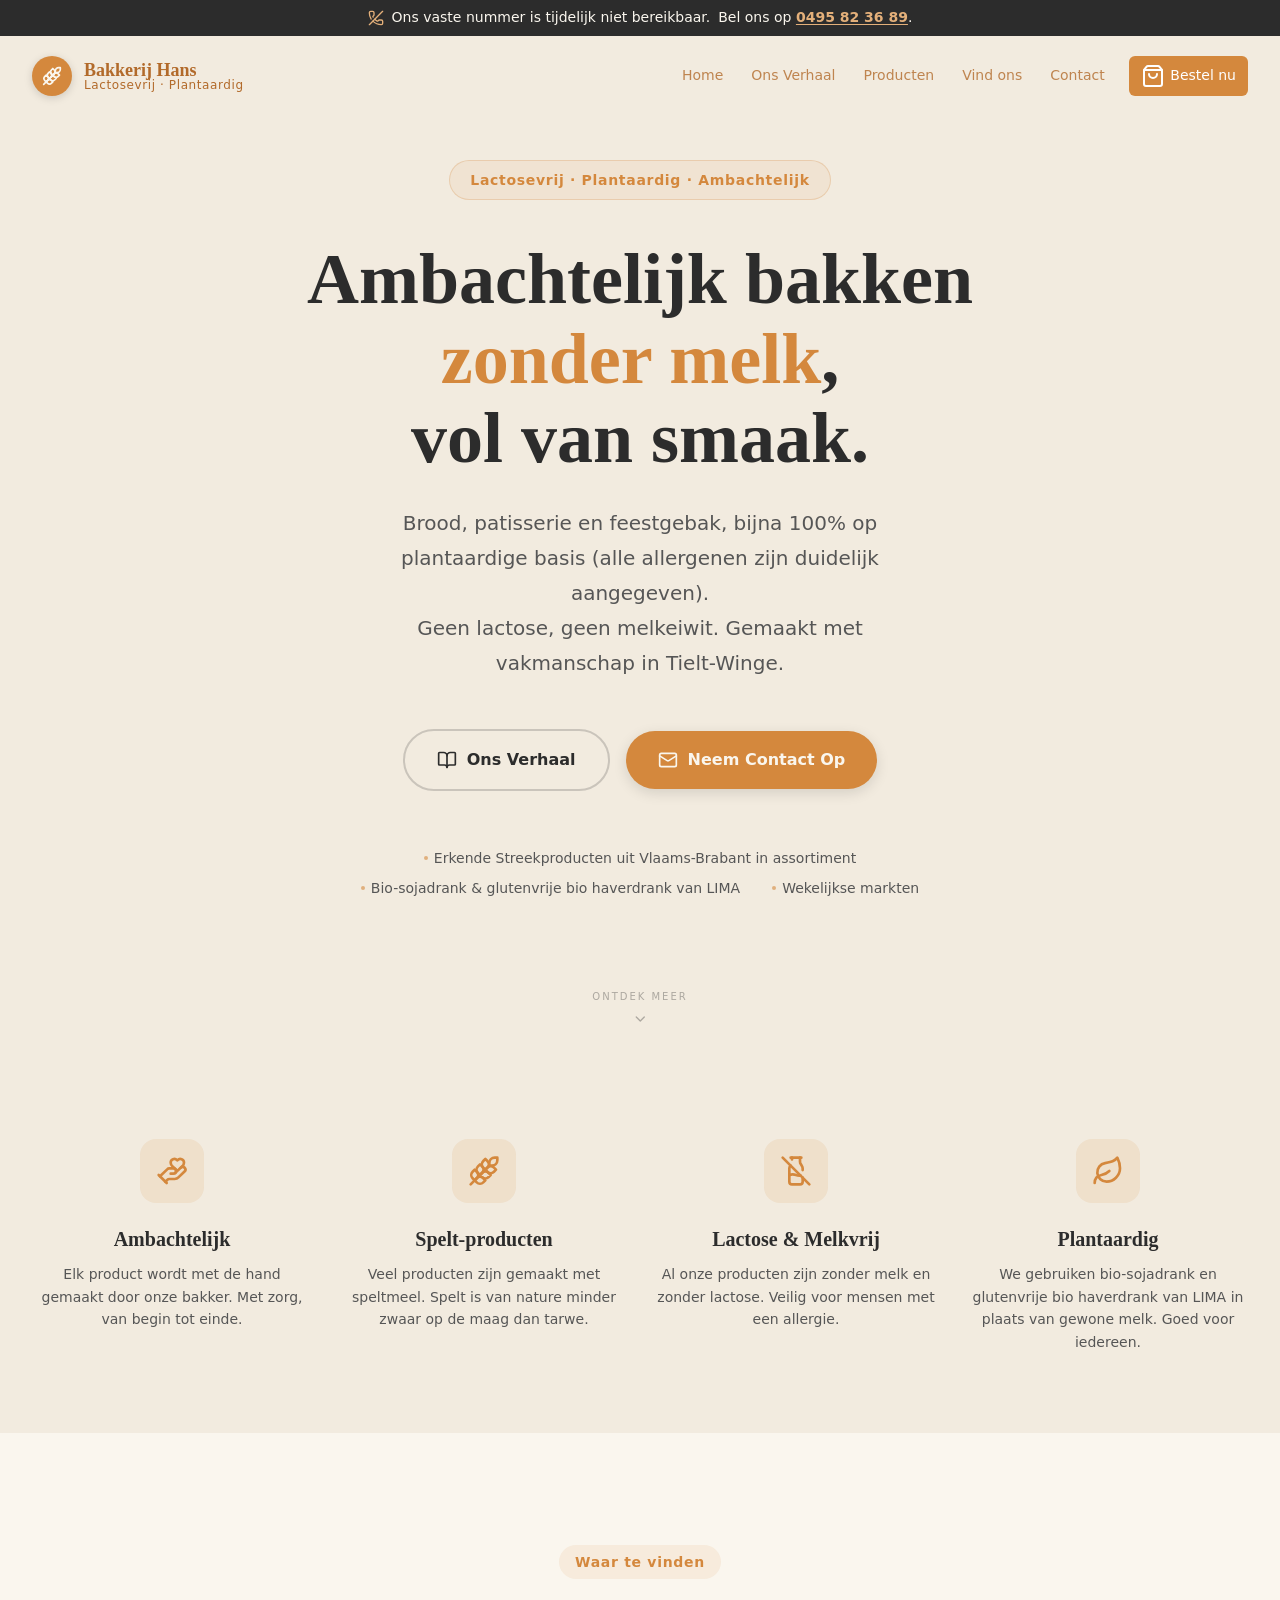
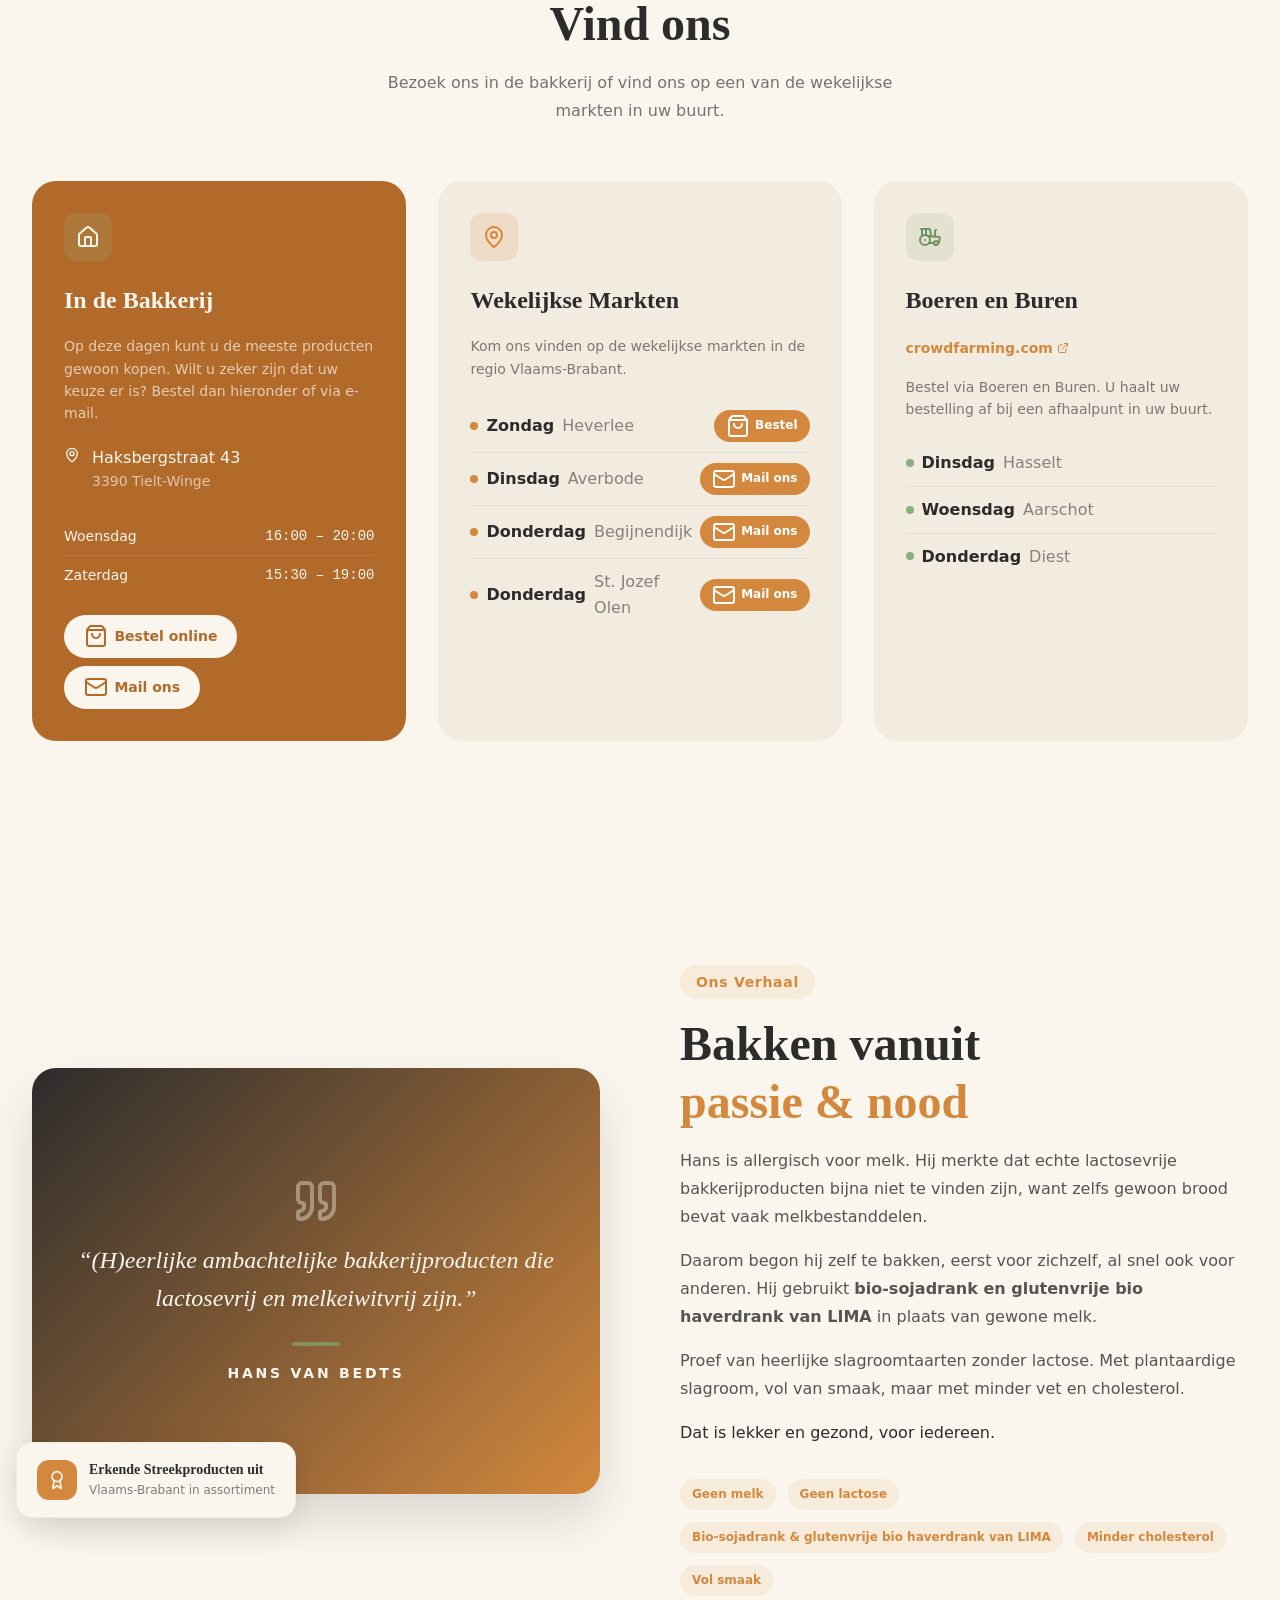
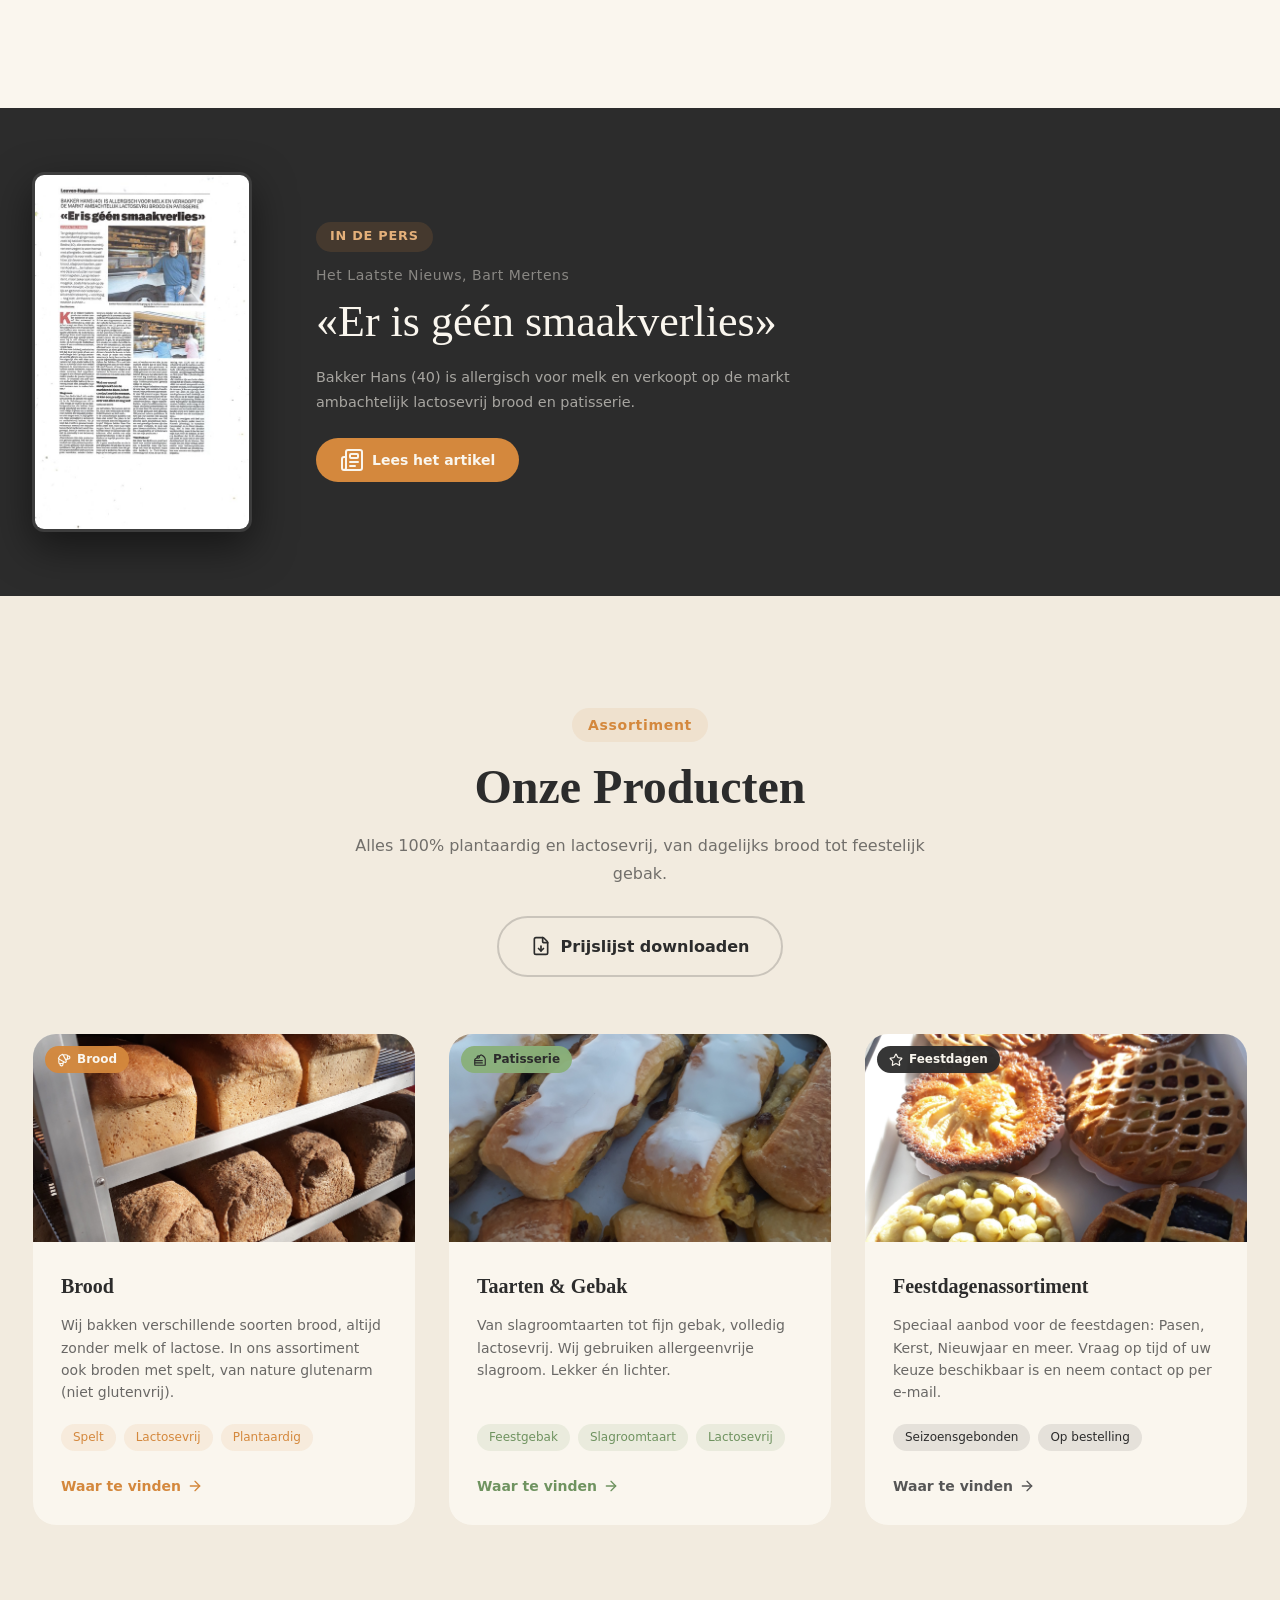
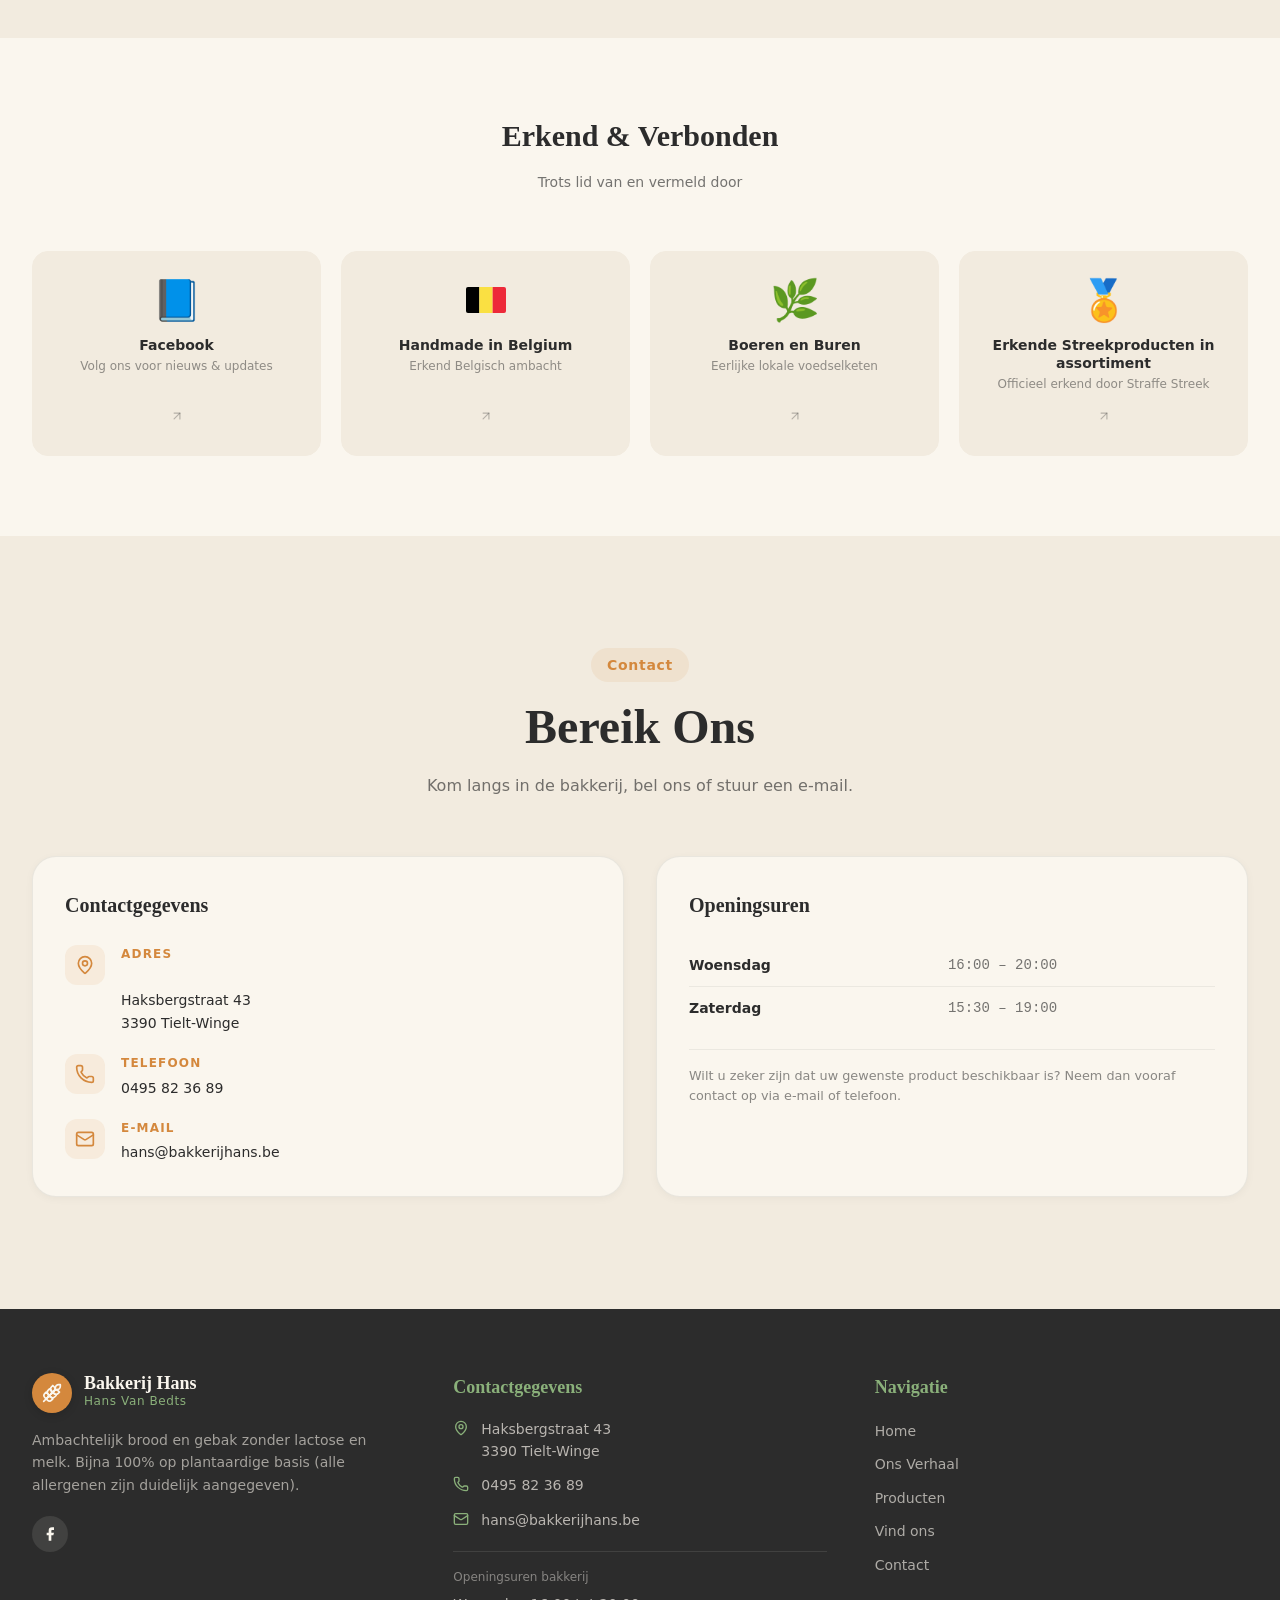
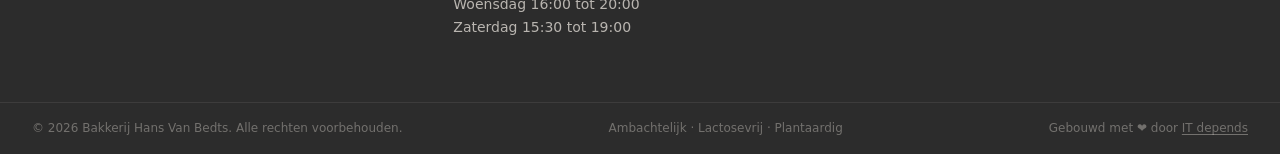
==== commit da8776af: "feat: add banner about unavailable landline Show a notice at the top of the header that the landline" ====
--- a/index.html
+++ b/index.html
@@ -41,7 +41,7 @@
                 "slogan": "Ambachtelijke Bakkerij Hans | Lactosevrij & Plantaardig",
                 "description": "(H)eerlijke ambachtelijke bakkerijproducten, volledig lactosevrij en melkeiwitvrij. Brood, patisserie en feestgebak, bijna 100% op plantaardige basis in Tielt-Winge, alle allergenen duidelijk aangegeven.",
                 "url": "https://bakkerijhans.be",
-                "telephone": "+3216501153",
+                "telephone": "+32495823689",
                 "email": "hans@bakkerijhans.be",
                 "address": {
                     "@type": "PostalAddress",
@@ -87,7 +87,7 @@
                 "logo": "https://bakkerijhans.be/assets/img/20180210_150619.jpg",
                 "description": "Ambachtelijke bakkerij in Tielt-Winge met volledig lactosevrij en melkeiwitvrij assortiment: brood, patisserie en feestgebak op bijna 100% plantaardige basis.",
                 "email": "hans@bakkerijhans.be",
-                "telephone": "+3216501153",
+                "telephone": "+32495823689",
                 "sameAs": [
                     "https://www.facebook.com/BakkerijHans/"
                 ]
@@ -136,7 +136,7 @@
                 -webkit-font-smoothing: antialiased;
             }
             [id] {
-                scroll-margin-top: 80px;
+                scroll-margin-top: 120px;
             }
             a {
                 text-decoration: none;
@@ -257,6 +257,40 @@
             /* ============================================================
        NAVBAR
     ============================================================ */
+            .notice-bar {
+                background: var(--bark);
+                color: var(--cream);
+                font-size: 0.875rem;
+                line-height: 1.4;
+                text-align: center;
+                padding: 0.5rem 1rem;
+                display: flex;
+                justify-content: center;
+            }
+            .notice-bar p {
+                display: flex;
+                align-items: center;
+                justify-content: center;
+                flex-wrap: wrap;
+                gap: 0.25rem 0.5rem;
+                margin: 0;
+            }
+            .notice-bar svg {
+                width: 1rem;
+                height: 1rem;
+                color: var(--primary-light);
+                flex-shrink: 0;
+            }
+            .notice-bar a {
+                color: var(--primary-light);
+                font-weight: 600;
+                text-decoration: underline;
+                text-underline-offset: 2px;
+                white-space: nowrap;
+            }
+            .notice-bar a:hover {
+                color: var(--cream);
+            }
             .navbar {
                 position: fixed;
                 top: 0;
@@ -1791,6 +1825,16 @@
        NAVBAR
   ============================================================ -->
         <header class="navbar" id="navbar">
+            <div class="notice-bar" role="status">
+                <p>
+                    <i data-lucide="phone-off" aria-hidden="true"></i>
+                    <span>Ons vaste nummer is tijdelijk niet bereikbaar.</span>
+                    <span
+                        >Bel ons op
+                        <a href="tel:+32495823689">0495 82 36 89</a>.</span
+                    >
+                </p>
+            </div>
             <nav class="nav-inner" aria-label="Hoofdnavigatie">
                 <div class="nav-row">
                     <a
@@ -1815,7 +1859,7 @@
                         <a href="#producten">Producten</a>
                         <a href="#markten">Vind ons</a>
                         <a href="#contact">Contact</a>
-                        <a href="#markten" class="nav-bestel-btn"
+                        <a href="#bestellen" class="nav-bestel-btn"
                             ><i data-lucide="shopping-bag"></i> Bestel nu</a
                         >
                     </div>
@@ -1843,7 +1887,7 @@
                     <a href="#producten" class="m-link">Producten</a>
                     <a href="#markten" class="m-link">Vind ons</a>
                     <a href="#contact" class="m-link">Contact</a>
-                    <a href="#markten" class="m-link m-bestel-btn"
+                    <a href="#bestellen" class="m-link m-bestel-btn"
                         ><i data-lucide="shopping-bag"></i> Bestel nu</a
                     >
                 </div>
@@ -1968,7 +2012,7 @@
                         wekelijkse markten in uw buurt.
                     </p>
                 </div>
-                <div class="where-grid">
+                <div class="where-grid" id="bestellen">
                     <!-- Bakery -->
                     <div class="where-card where-card-dark">
                         <div class="where-icon wi-light">
@@ -2547,13 +2591,13 @@
                                     </p>
                                 </div>
                             </a>
-                            <a href="tel:+3216501153" class="cd-item">
+                            <a href="tel:+32495823689" class="cd-item">
                                 <div class="cd-icon">
                                     <i data-lucide="phone"></i>
                                 </div>
                                 <div>
                                     <p class="cd-label">Telefoon</p>
-                                    <p class="cd-value">+32 16 50 11 53</p>
+                                    <p class="cd-value">0495 82 36 89</p>
                                 </div>
                             </a>
                             <a
@@ -2660,9 +2704,9 @@
                                     Tielt-Winge</span
                                 >
                             </a>
-                            <a href="tel:+3216501153" class="fc-item">
+                            <a href="tel:+32495823689" class="fc-item">
                                 <i data-lucide="phone"></i>
-                                <span>+32 16 50 11 53</span>
+                                <span>0495 82 36 89</span>
                             </a>
                             <a
                                 href="mailto:hans@bakkerijhans.be"
@@ -2724,7 +2768,7 @@
         </footer>
 
         <!-- Mobile FAB: always-visible order button -->
-        <a href="#markten" class="fab-bestel" aria-label="Bestel nu">
+        <a href="#bestellen" class="fab-bestel" aria-label="Bestel nu">
             <i data-lucide="shopping-bag"></i> Bestel nu
         </a>
 
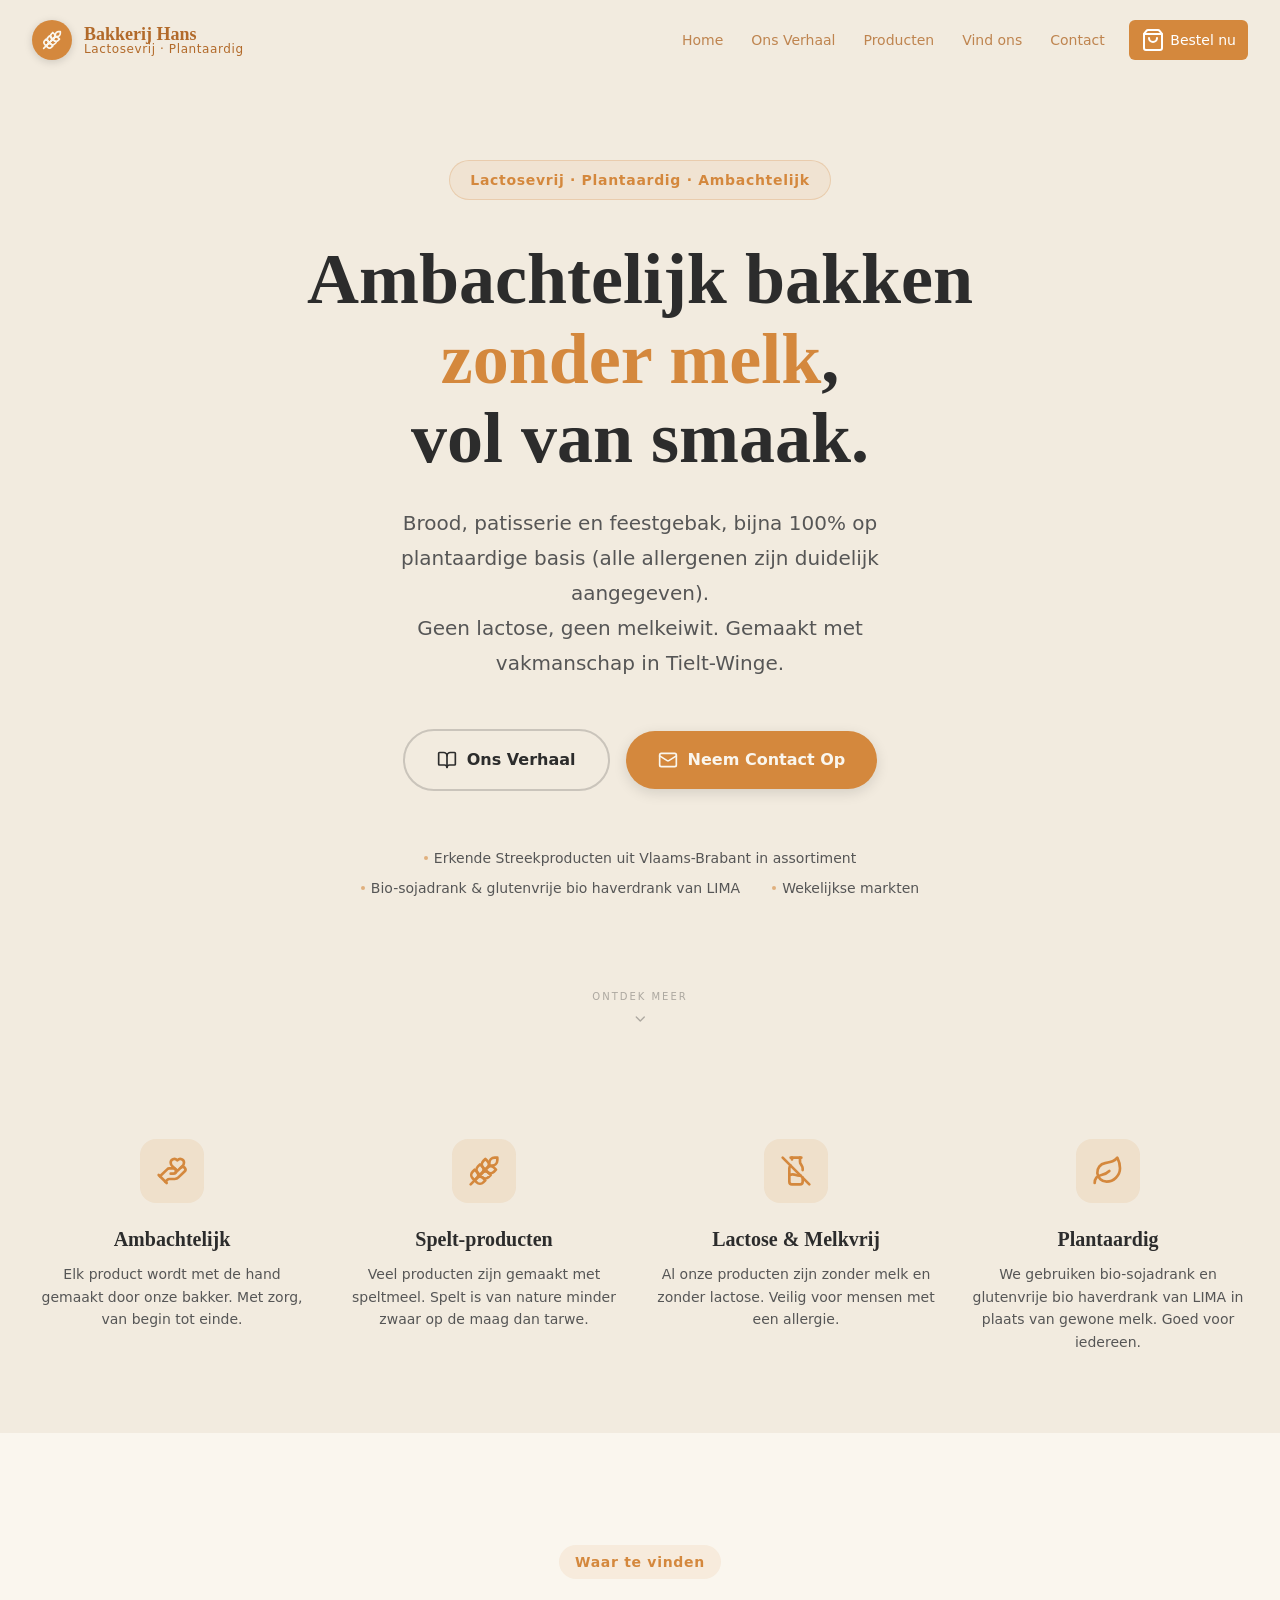
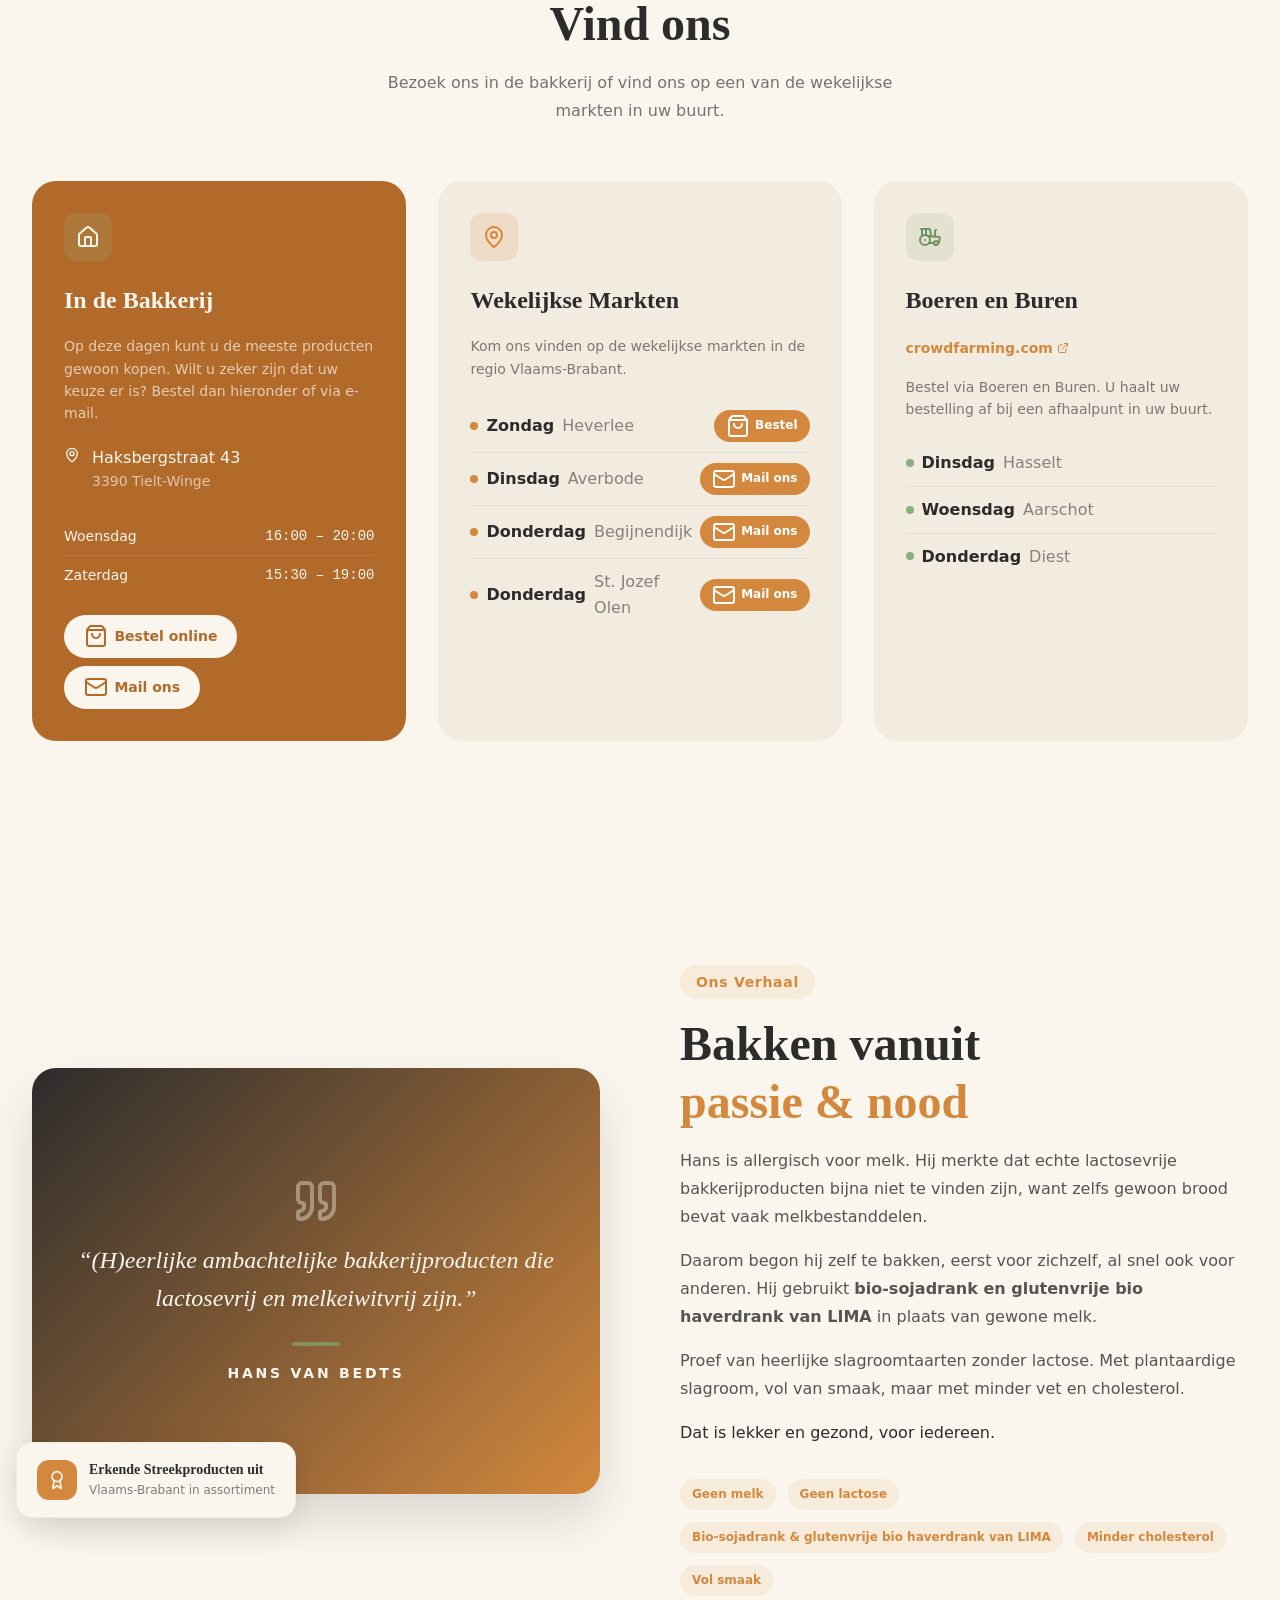
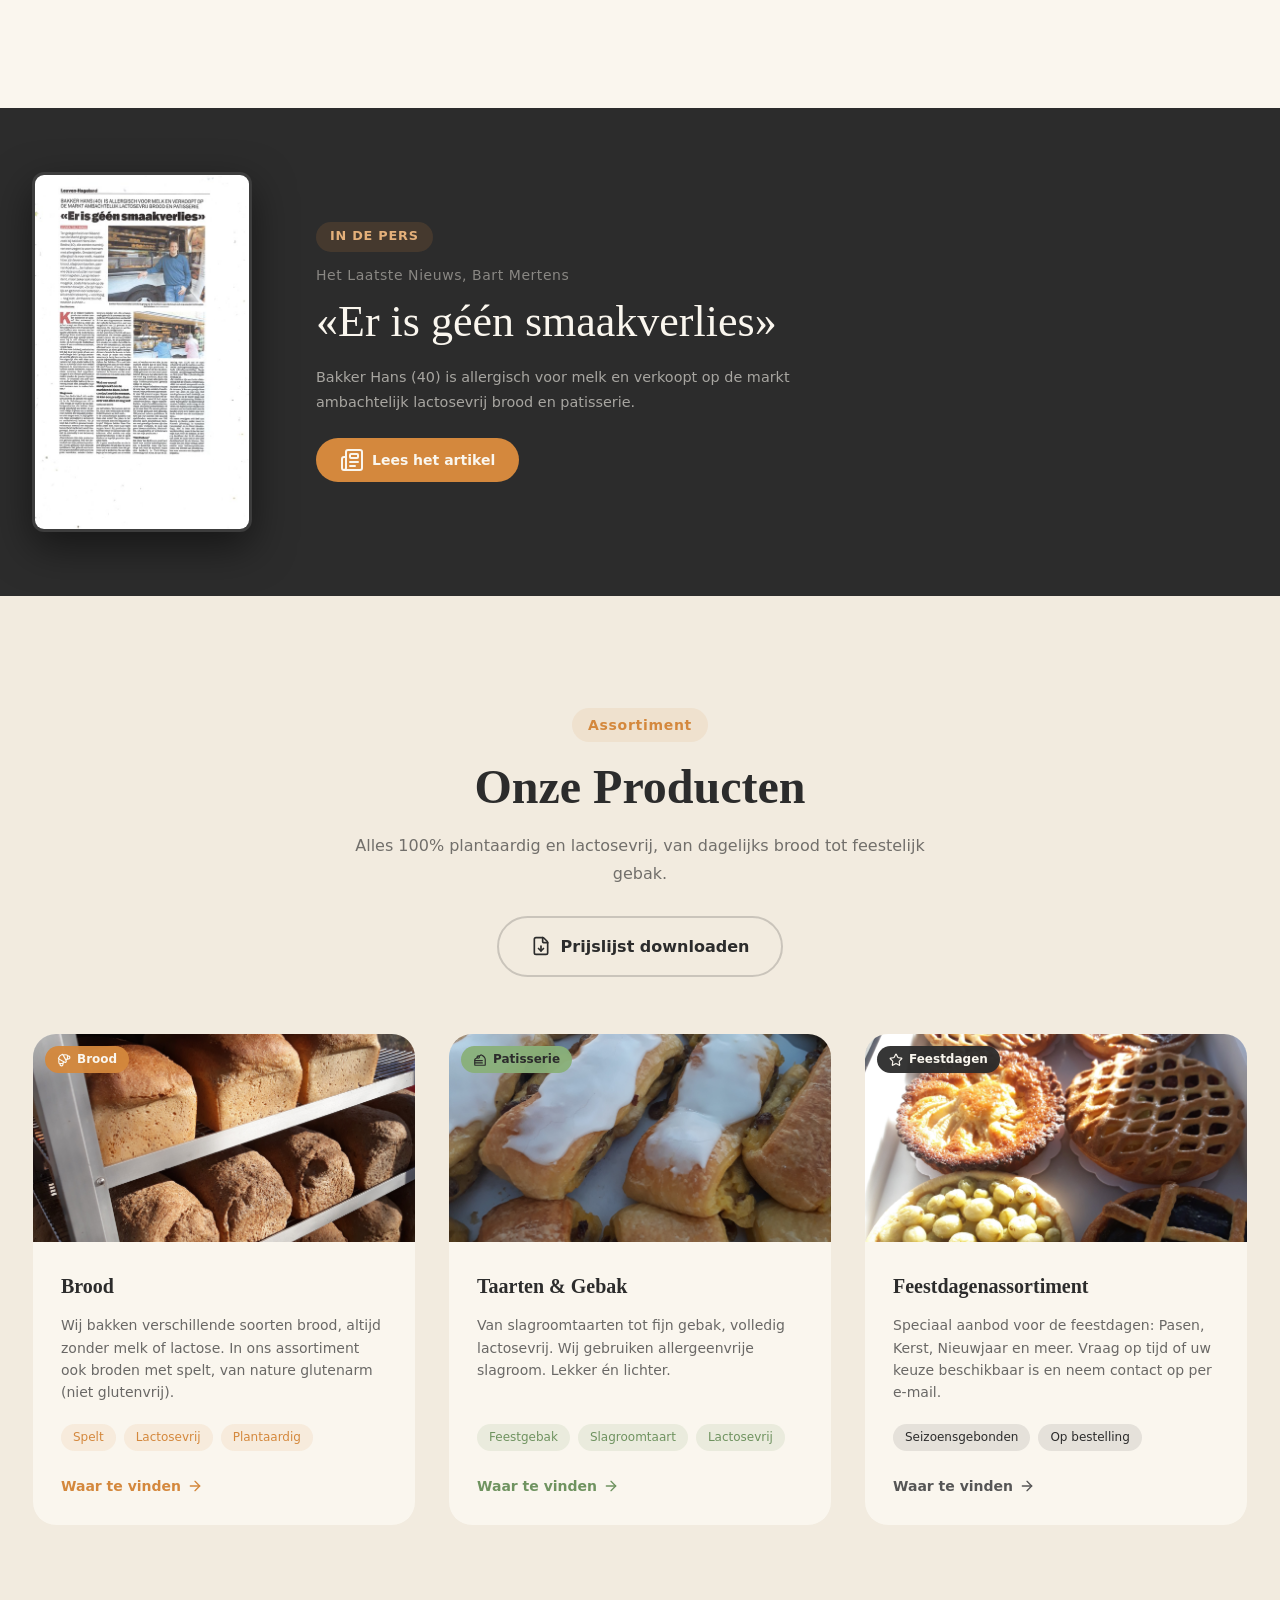
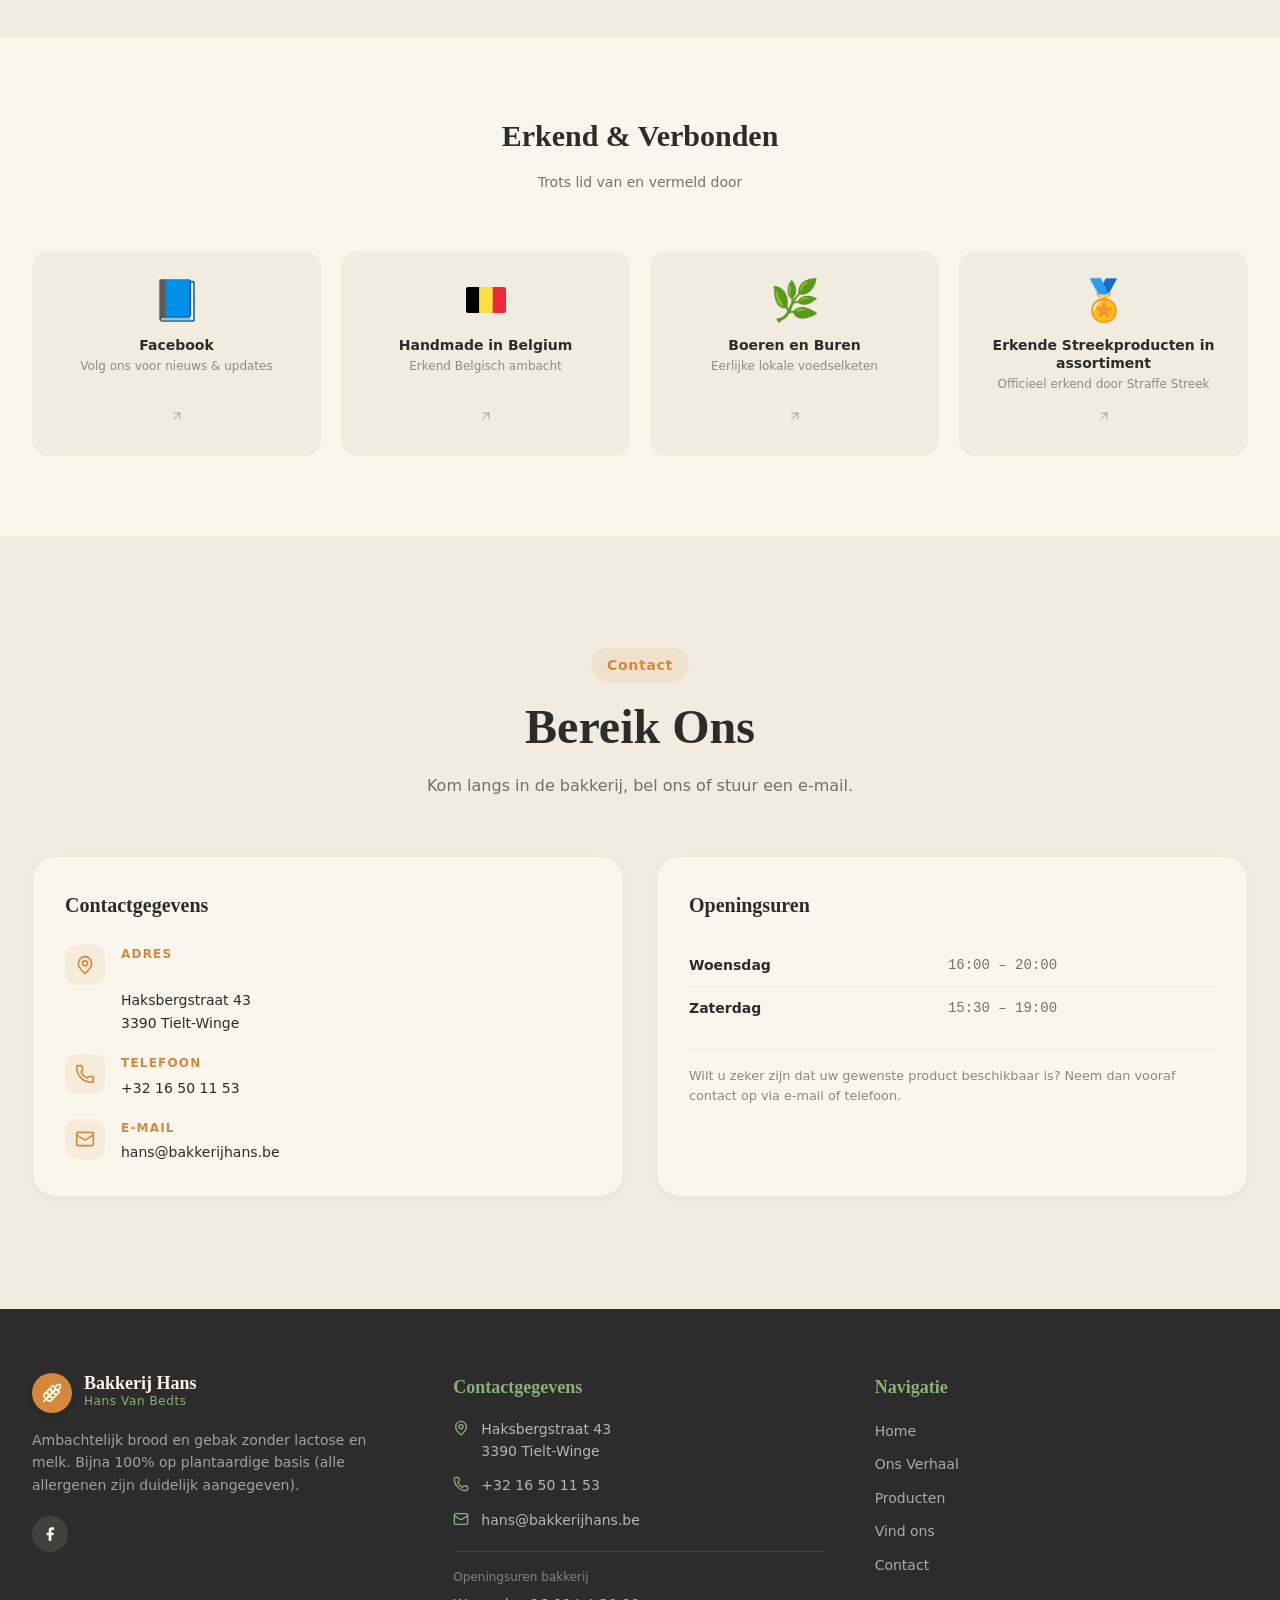
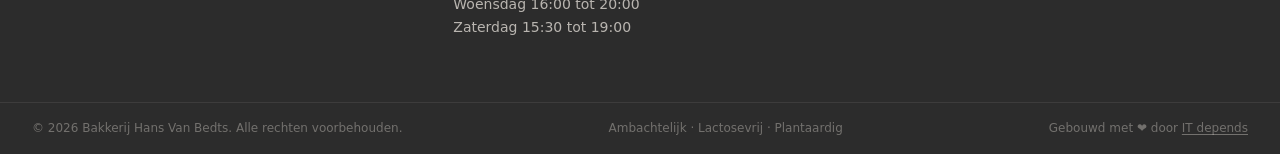
==== commit 49a00345: "feat: configure banner through JSON and restore landline Co-authored-by: Copilot App <223556219+Copi" ====
--- a/index.html
+++ b/index.html
@@ -41,7 +41,7 @@
                 "slogan": "Ambachtelijke Bakkerij Hans | Lactosevrij & Plantaardig",
                 "description": "(H)eerlijke ambachtelijke bakkerijproducten, volledig lactosevrij en melkeiwitvrij. Brood, patisserie en feestgebak, bijna 100% op plantaardige basis in Tielt-Winge, alle allergenen duidelijk aangegeven.",
                 "url": "https://bakkerijhans.be",
-                "telephone": "+32495823689",
+                "telephone": "+3216501153",
                 "email": "hans@bakkerijhans.be",
                 "address": {
                     "@type": "PostalAddress",
@@ -87,7 +87,7 @@
                 "logo": "https://bakkerijhans.be/assets/img/20180210_150619.jpg",
                 "description": "Ambachtelijke bakkerij in Tielt-Winge met volledig lactosevrij en melkeiwitvrij assortiment: brood, patisserie en feestgebak op bijna 100% plantaardige basis.",
                 "email": "hans@bakkerijhans.be",
-                "telephone": "+32495823689",
+                "telephone": "+3216501153",
                 "sameAs": [
                     "https://www.facebook.com/BakkerijHans/"
                 ]
@@ -136,7 +136,7 @@
                 -webkit-font-smoothing: antialiased;
             }
             [id] {
-                scroll-margin-top: 120px;
+                scroll-margin-top: calc(80px + var(--notice-height, 0px));
             }
             a {
                 text-decoration: none;
@@ -267,6 +267,9 @@
                 display: flex;
                 justify-content: center;
             }
+            .notice-bar[hidden] {
+                display: none;
+            }
             .notice-bar p {
                 display: flex;
                 align-items: center;
@@ -274,6 +277,12 @@
                 flex-wrap: wrap;
                 gap: 0.25rem 0.5rem;
                 margin: 0;
+                min-width: 0;
+            }
+            .notice-bar span,
+            .notice-bar a {
+                max-width: 100%;
+                overflow-wrap: anywhere;
             }
             .notice-bar svg {
                 width: 1rem;
@@ -286,9 +295,9 @@
                 font-weight: 600;
                 text-decoration: underline;
                 text-underline-offset: 2px;
-                white-space: nowrap;
-            }
-            .notice-bar a:hover {
+            }
+            .notice-bar a:hover,
+            .notice-bar a:focus-visible {
                 color: var(--cream);
             }
             .navbar {
@@ -1825,14 +1834,17 @@
        NAVBAR
   ============================================================ -->
         <header class="navbar" id="navbar">
-            <div class="notice-bar" role="status">
+            <div
+                class="notice-bar"
+                id="notice-bar"
+                role="status"
+                aria-atomic="true"
+                hidden
+            >
                 <p>
-                    <i data-lucide="phone-off" aria-hidden="true"></i>
-                    <span>Ons vaste nummer is tijdelijk niet bereikbaar.</span>
-                    <span
-                        >Bel ons op
-                        <a href="tel:+32495823689">0495 82 36 89</a>.</span
-                    >
+                    <i data-lucide="info" aria-hidden="true"></i>
+                    <span id="notice-message"></span>
+                    <a id="notice-link" hidden></a>
                 </p>
             </div>
             <nav class="nav-inner" aria-label="Hoofdnavigatie">
@@ -2591,13 +2603,13 @@
                                     </p>
                                 </div>
                             </a>
-                            <a href="tel:+32495823689" class="cd-item">
+                            <a href="tel:+3216501153" class="cd-item">
                                 <div class="cd-icon">
                                     <i data-lucide="phone"></i>
                                 </div>
                                 <div>
                                     <p class="cd-label">Telefoon</p>
-                                    <p class="cd-value">0495 82 36 89</p>
+                                    <p class="cd-value">+32 16 50 11 53</p>
                                 </div>
                             </a>
                             <a
@@ -2704,9 +2716,9 @@
                                     Tielt-Winge</span
                                 >
                             </a>
-                            <a href="tel:+32495823689" class="fc-item">
+                            <a href="tel:+3216501153" class="fc-item">
                                 <i data-lucide="phone"></i>
-                                <span>0495 82 36 89</span>
+                                <span>+32 16 50 11 53</span>
                             </a>
                             <a
                                 href="mailto:hans@bakkerijhans.be"
@@ -2787,6 +2799,83 @@
                 { passive: true },
             );
 
+            const noticeBar = document.getElementById("notice-bar");
+            const noticeMessage = document.getElementById("notice-message");
+            const noticeLink = document.getElementById("notice-link");
+
+            new ResizeObserver(() => {
+                document.documentElement.style.setProperty(
+                    "--notice-height",
+                    `${noticeBar.getBoundingClientRect().height}px`,
+                );
+            }).observe(noticeBar);
+
+            async function loadBanner() {
+                const response = await fetch("banner.json", { cache: "no-store" });
+                if (!response.ok) {
+                    throw new Error(
+                        `banner.json returned HTTP ${response.status}`,
+                    );
+                }
+
+                const config = await response.json();
+                if (
+                    !config ||
+                    typeof config !== "object" ||
+                    Array.isArray(config)
+                ) {
+                    throw new Error("banner.json must contain an object.");
+                }
+                if (Object.keys(config).length === 0) {
+                    noticeBar.hidden = true;
+                    return;
+                }
+                if (
+                    typeof config.message !== "string" ||
+                    !config.message.trim()
+                ) {
+                    throw new Error(
+                        "The banner message must be a non-empty string.",
+                    );
+                }
+
+                let linkUrl;
+                if (config.link !== undefined) {
+                    const link = config.link;
+                    if (
+                        !link ||
+                        typeof link.label !== "string" ||
+                        !link.label.trim() ||
+                        typeof link.url !== "string" ||
+                        !link.url.trim()
+                    ) {
+                        throw new Error("The banner link needs a label and URL.");
+                    }
+                    linkUrl = new URL(link.url, document.baseURI);
+                    if (
+                        !["http:", "https:", "tel:", "mailto:"].includes(
+                            linkUrl.protocol,
+                        )
+                    ) {
+                        throw new Error(
+                            "The banner link URL must use HTTP(S), tel or mailto.",
+                        );
+                    }
+                }
+
+                noticeMessage.textContent = config.message.trim();
+                noticeLink.hidden = !linkUrl;
+                if (linkUrl) {
+                    noticeLink.textContent = config.link.label.trim();
+                    noticeLink.href = linkUrl.href;
+                }
+                noticeBar.hidden = false;
+            }
+
+            loadBanner().catch((error) => {
+                console.error("Unable to load the website banner:", error);
+            });
+
             // ── Mobile menu ────────────────────────────────────────────
             const hamburger = document.getElementById("hamburger");
             const mobileMenu = document.getElementById("mobile-menu");
